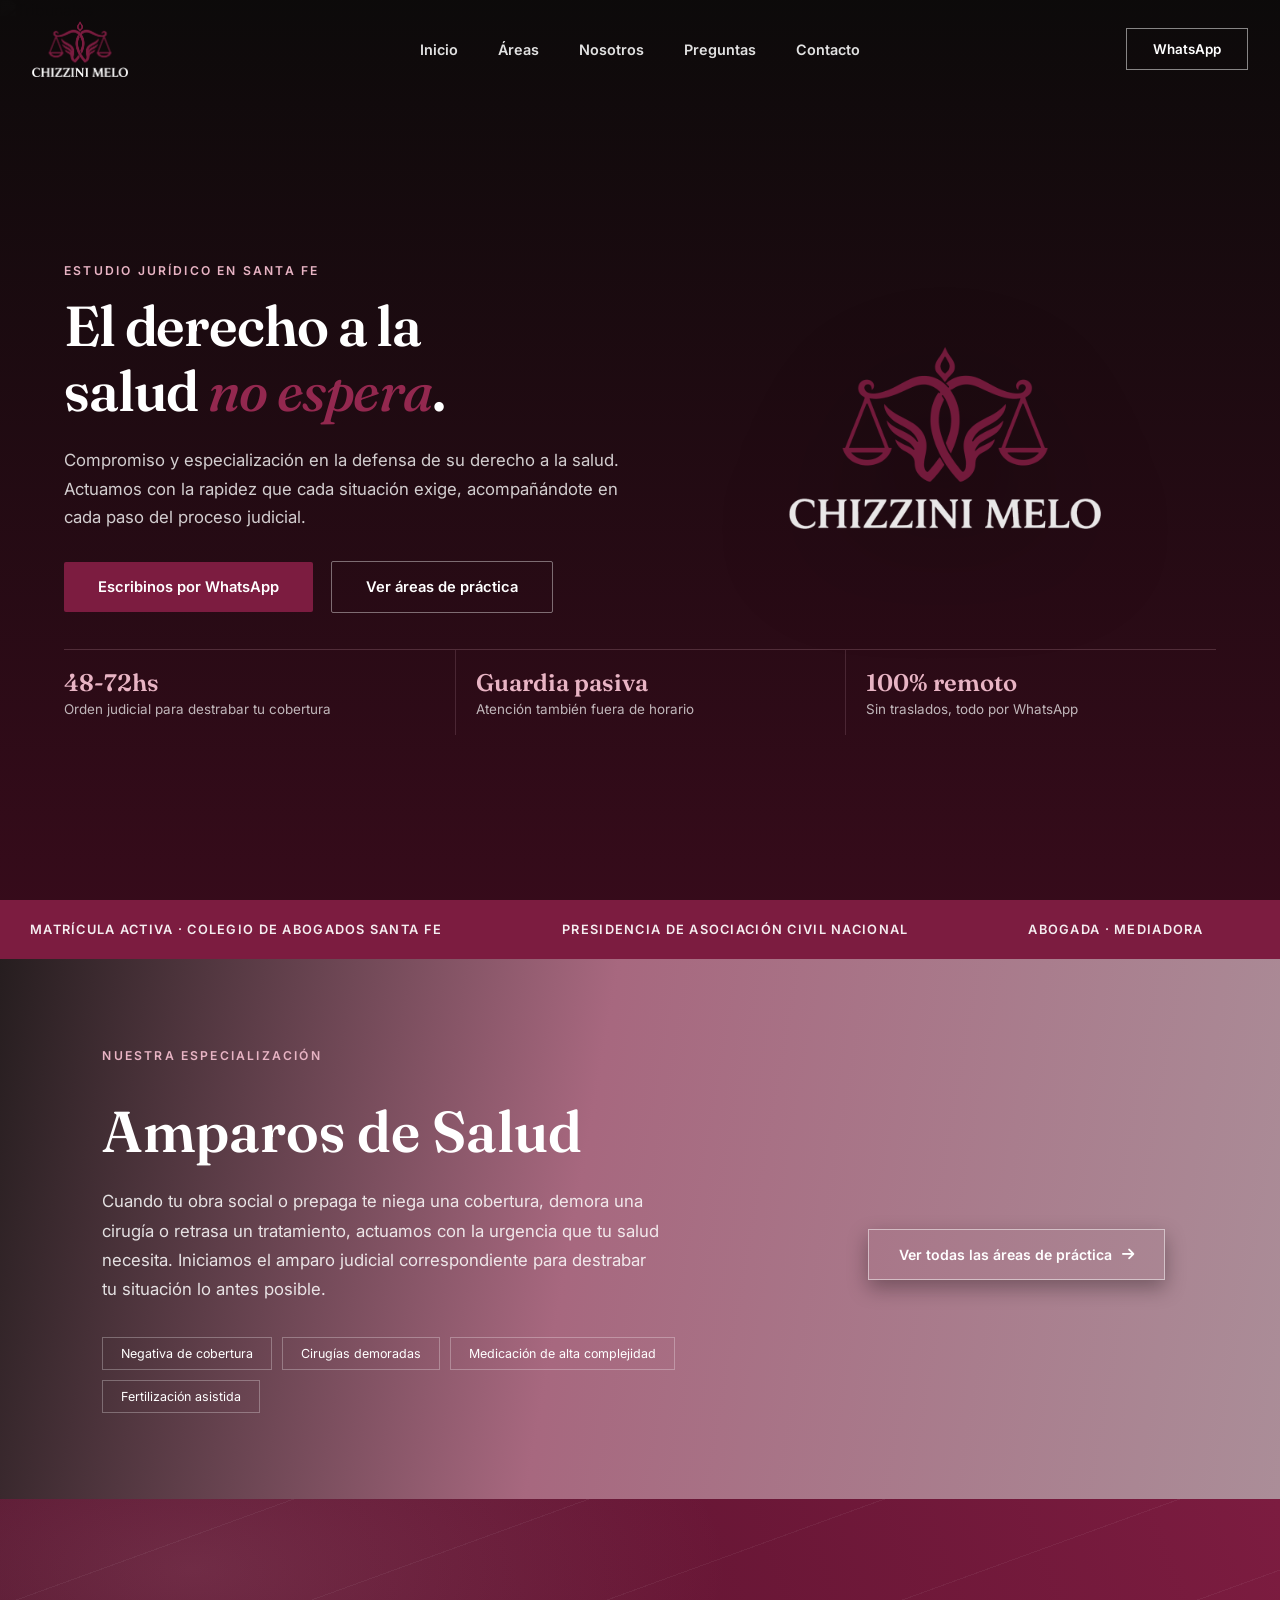
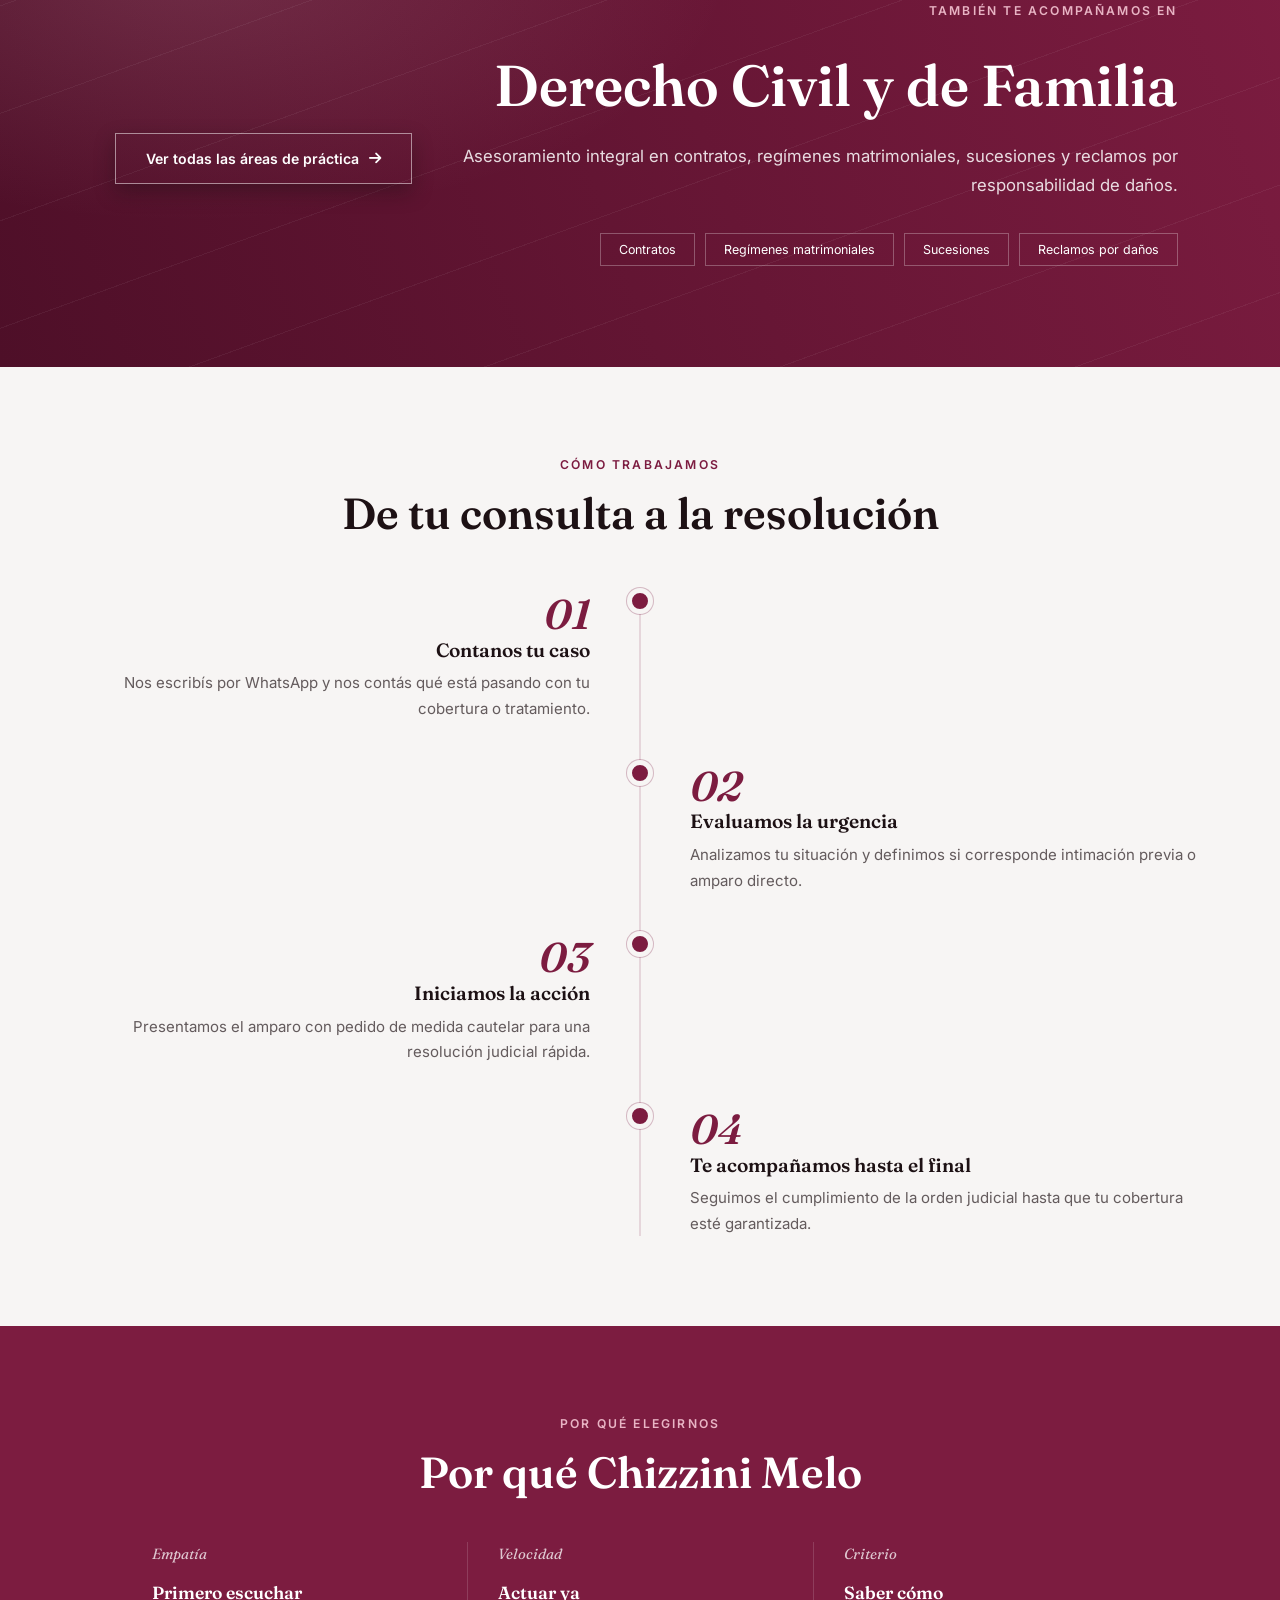
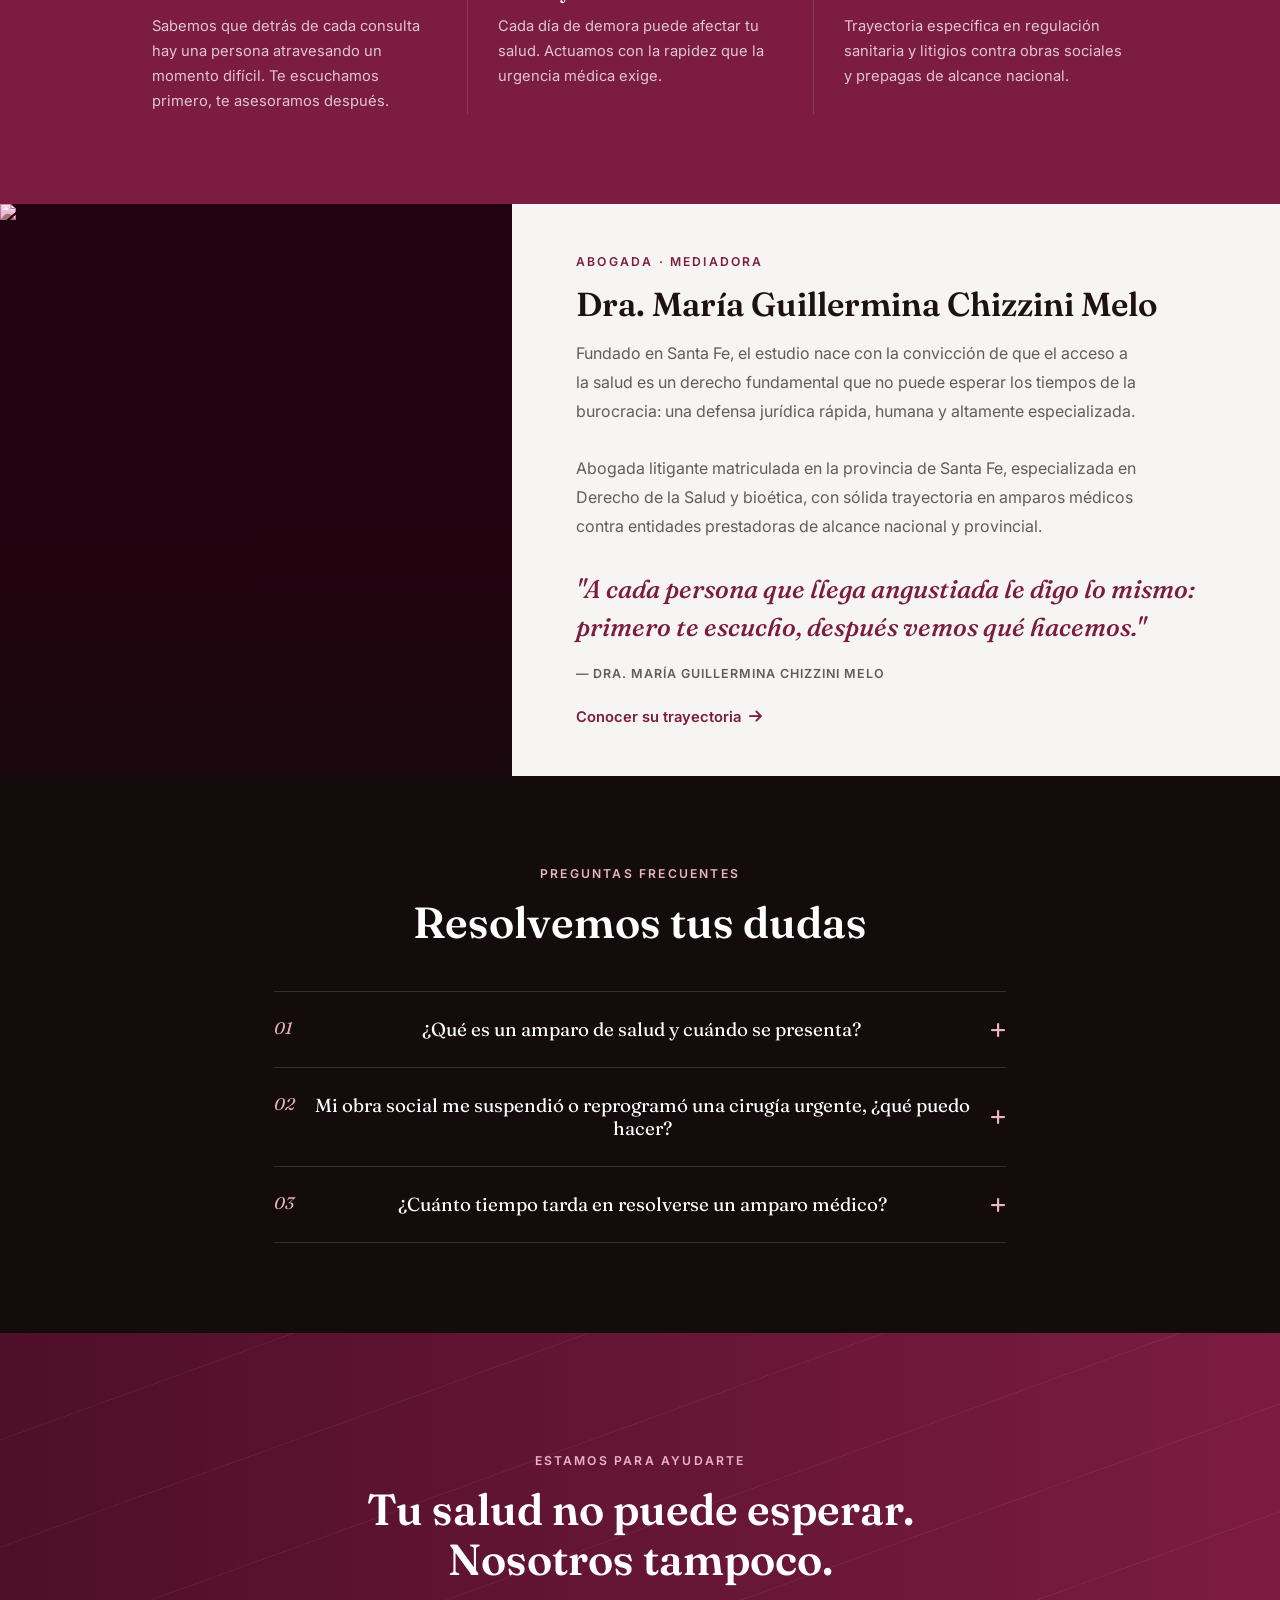
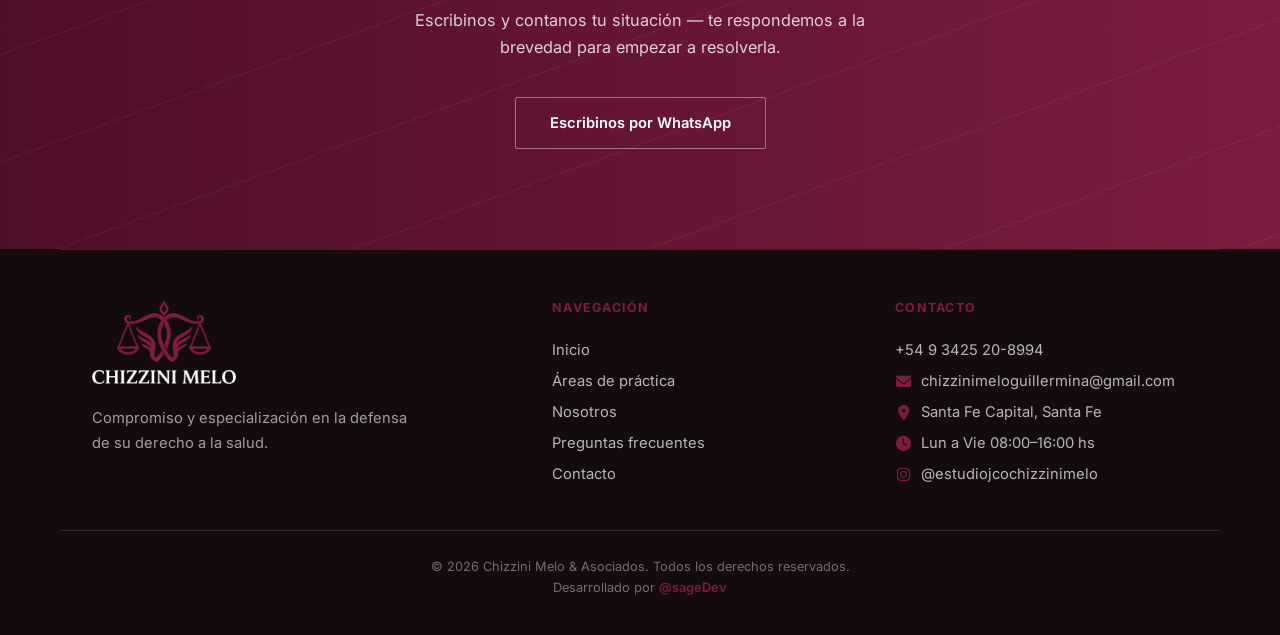
==== index.html @ 6514e934 "ajustes 2" ====
<!DOCTYPE html>
<html lang="es">
<head>
<meta charset="UTF-8" />
<meta name="viewport" content="width=device-width, initial-scale=1.0" />
<title>Chizzini Melo & Asociados — Derecho de la Salud en Santa Fe</title>
<meta name="description" content="Estudio Jurídico María Guillermina Chizzini Melo & Asociados. Amparos de salud, defensa urgente de tu cobertura médica en Santa Fe. Compromiso y especialización en la defensa de su derecho a la salud." />
<link rel="icon" type="image/png" href="favicon.png" />
<meta property="og:title" content="Chizzini Melo & Asociados — Derecho de la Salud" />
<meta property="og:description" content="Compromiso y especialización en la defensa de su derecho a la salud." />
<meta property="og:image" content="og.png" />
<link rel="preconnect" href="https://fonts.googleapis.com">
<link rel="preconnect" href="https://fonts.gstatic.com" crossorigin>
<link href="https://fonts.googleapis.com/css2?family=Fraunces:ital,wght@0,500;0,600;0,700;1,500;1,600&family=Inter:wght@400;500;600;700&display=swap" rel="stylesheet">
<link rel="stylesheet" href="https://cdnjs.cloudflare.com/ajax/libs/font-awesome/6.4.0/css/all.min.css">
<link rel="stylesheet" href="https://cdn.jsdelivr.net/npm/@tabler/icons-webfont@2.44.0/dist/tabler-icons.min.css">
<link rel="stylesheet" href="styles.css" />
</head>
<body>

<header id="siteHeader">
  <div class="h-inner">
    <a class="h-logo" href="index.html#top">
      <img src="logo-lockup.png" alt="Chizzini Melo & Asociados" class="logo-light" />
      <img src="logo-white-lockup.png" alt="Chizzini Melo & Asociados" class="logo-dark" />
      <img src="logo-lockup.png" alt="Chizzini Melo & Asociados" class="logo-mobile logo-mobile-light" />
      <img src="logo-white-lockup.png" alt="Chizzini Melo & Asociados" class="logo-mobile logo-mobile-dark" />
    </a>
    <nav class="desk">
      <a href="index.html#top">Inicio</a>
      <a href="areas.html">Áreas</a>
      <a href="nosotros.html">Nosotros</a>
      <a href="index.html#faq">Preguntas</a>
      <a href="contacto.html">Contacto</a>
    </nav>
    <a href="https://wa.me/5493425208994?text=Hola%2C%20quiero%20hacer%20una%20consulta" class="h-cta">WhatsApp</a>
  </div>
</header>

<div class="burger" id="burger">
  <span></span><span></span><span></span>
</div>
<div id="moverlay"></div>
<nav id="mnav">
  <img src="logo-white-lockup.png" alt="Chizzini Melo & Asociados" class="mnav-badge" />
  <div class="mnav-divider"></div>
  <a href="index.html#top">Inicio</a>
  <a href="areas.html">Áreas</a>
  <a href="nosotros.html">Nosotros</a>
  <a href="index.html#faq">Preguntas</a>
  <a href="contacto.html">Contacto</a>
  <a href="https://wa.me/5493425208994?text=Hola%2C%20quiero%20hacer%20una%20consulta" class="mnav-cta">WhatsApp</a>
</nav>

<!-- ═══ HERO — foto oscura + logo grande, layout izquierda/derecha ═══ -->
<section class="hero" id="top">
  <div class="hero-bg"><img src="https://images.pexels.com/photos/13839590/pexels-photo-13839590.jpeg?cs=srgb&fm=jpg" alt="Tribunales" /></div>
  <div class="hero-tint"></div>
  <div class="hero-inner">
    <div class="hero-grid">
      <div class="hero-text">
        <p class="eyebrow eyebrow-light reveal">Estudio Jurídico en Santa Fe</p>
        <h1 class="reveal">El derecho a la<br />salud <em>no espera</em>.</h1>
        <p class="hero-sub reveal">Compromiso y especialización en la defensa de su derecho a la salud. <span class="hero-sub-extra">Actuamos con la rapidez que cada situación exige, acompañándote en cada paso del proceso judicial.</span></p>
        <div class="hero-ctas reveal">
          <a href="https://wa.me/5493425208994?text=Hola%2C%20quiero%20hacer%20una%20consulta" class="btn btn-solid">Escribinos por WhatsApp</a>
          <a href="#salud" class="btn btn-ghost-light">Ver áreas de práctica</a>
        </div>
      </div>
      <div class="hero-mark reveal-right">
        <img src="logo-lockup.png" alt="Chizzini Melo & Asociados" />
      </div>
    </div>
    <div class="hero-ticker reveal">
      <div class="hero-ticker-item">
        <span class="hero-ticker-num">48-72hs</span>
        <span class="hero-ticker-label">Orden judicial para destrabar tu cobertura</span>
      </div>
      <div class="hero-ticker-item">
        <span class="hero-ticker-num">Guardia pasiva</span>
        <span class="hero-ticker-label">Atención también fuera de horario</span>
      </div>
      <div class="hero-ticker-item">
        <span class="hero-ticker-num">100% remoto</span>
        <span class="hero-ticker-label">Sin traslados, todo por WhatsApp</span>
      </div>
    </div>
  </div>
</section>

<!-- ═══ MARQUEE DE IDENTIDAD ═══ -->
<section class="id-marquee" style="padding-top:22px;padding-bottom:22px;">
  <div class="id-track" id="idTrack">
    <div class="id-item"><span>Matrícula activa · Colegio de Abogados Santa Fe</span></div>
    <div class="id-item"><i class="ti ti-scale"></i></div>
    <div class="id-item"><span>Presidencia de asociación civil nacional</span></div>
    <div class="id-item"><i class="ti ti-scale"></i></div>
    <div class="id-item"><span>Abogada · Mediadora</span></div>
    <div class="id-item"><i class="ti ti-scale"></i></div>
    <div class="id-item"><span>Matrícula activa · Colegio de Abogados Santa Fe</span></div>
    <div class="id-item"><i class="ti ti-scale"></i></div>
    <div class="id-item"><span>Presidencia de asociación civil nacional</span></div>
    <div class="id-item"><i class="ti ti-scale"></i></div>
    <div class="id-item"><span>Abogada · Mediadora</span></div>
    <div class="id-item"><i class="ti ti-scale"></i></div>
  </div>
</section>

<!-- ═══ AMPAROS DE SALUD — banner full-bleed ═══ -->
<section class="spec-banner" id="salud">
  <div class="spec-bg"></div>
  <div class="spec-tint"></div>
  <div class="spec-inner">
    <p class="eyebrow reveal">Nuestra especialización</p>
    <h2 class="reveal">Amparos de Salud</h2>
    <p class="reveal">Cuando tu obra social o prepaga te niega una cobertura, demora una cirugía o retrasa un tratamiento, actuamos con la urgencia que tu salud necesita. Iniciamos el amparo judicial correspondiente para destrabar tu situación lo antes posible.</p>
    <div class="spec-tags reveal">
      <span>Negativa de cobertura</span><span>Cirugías demoradas</span><span>Medicación de alta complejidad</span><span>Fertilización asistida</span>
    </div>
  </div>
  <a href="areas.html" class="spec-cta spec-cta--right reveal">Ver todas las áreas de práctica <i class="fa-solid fa-arrow-right"></i></a>
</section>

<!-- ═══ CIVIL Y FAMILIA — banner al mismo nivel, alineado a la derecha ═══ -->
<section class="spec-banner alt">
  <div class="spec-tint alt"></div>
  <i class="ti ti-scale spec-motif"></i>
  <div class="spec-inner">
    <p class="eyebrow reveal">También te acompañamos en</p>
    <h2 class="reveal">Derecho Civil y de Familia</h2>
    <p class="reveal">Asesoramiento integral en contratos, regímenes matrimoniales, sucesiones y reclamos por responsabilidad de daños.</p>
    <div class="spec-tags reveal">
      <span>Contratos</span><span>Regímenes matrimoniales</span><span>Sucesiones</span><span>Reclamos por daños</span>
    </div>
  </div>
  <a href="areas.html" class="spec-cta spec-cta--left reveal">Ver todas las áreas de práctica <i class="fa-solid fa-arrow-right"></i></a>
</section>

<!-- ═══ CÓMO TRABAJAMOS — timeline ═══ -->
<section class="timeline">
  <div class="sec-head">
    <p class="eyebrow reveal">Cómo trabajamos</p>
    <h2 class="reveal">De tu consulta a la resolución</h2>
  </div>
  <div class="timeline-list">
    <div class="timeline-row">
      <div class="timeline-content reveal-left">
        <span class="timeline-num">01</span>
        <h4>Contanos tu caso</h4>
        <p>Nos escribís por WhatsApp y nos contás qué está pasando con tu cobertura o tratamiento.</p>
      </div>
      <div class="timeline-content"></div>
      <div class="timeline-dot"></div>
    </div>
    <div class="timeline-row">
      <div class="timeline-content"></div>
      <div class="timeline-content reveal-right">
        <span class="timeline-num">02</span>
        <h4>Evaluamos la urgencia</h4>
        <p>Analizamos tu situación y definimos si corresponde intimación previa o amparo directo.</p>
      </div>
      <div class="timeline-dot"></div>
    </div>
    <div class="timeline-row">
      <div class="timeline-content reveal-left">
        <span class="timeline-num">03</span>
        <h4>Iniciamos la acción</h4>
        <p>Presentamos el amparo con pedido de medida cautelar para una resolución judicial rápida.</p>
      </div>
      <div class="timeline-content"></div>
      <div class="timeline-dot"></div>
    </div>
    <div class="timeline-row">
      <div class="timeline-content"></div>
      <div class="timeline-content reveal-right">
        <span class="timeline-num">04</span>
        <h4>Te acompañamos hasta el final</h4>
        <p>Seguimos el cumplimiento de la orden judicial hasta que tu cobertura esté garantizada.</p>
      </div>
      <div class="timeline-dot"></div>
    </div>
  </div>
</section>

<!-- ═══ POR QUÉ CHIZZINI MELO ═══ -->
<section class="why-row">
  <div class="sec-head">
    <p class="eyebrow reveal">Por qué elegirnos</p>
    <h2 class="reveal">Por qué Chizzini Melo</h2>
  </div>
  <div class="why-cols">
    <div class="why-col reveal">
      <p class="why-big">Empatía</p>
      <h4>Primero escuchar</h4>
      <p>Sabemos que detrás de cada consulta hay una persona atravesando un momento difícil. Te escuchamos primero, te asesoramos después.</p>
    </div>
    <div class="why-col reveal">
      <p class="why-big">Velocidad</p>
      <h4>Actuar ya</h4>
      <p>Cada día de demora puede afectar tu salud. Actuamos con la rapidez que la urgencia médica exige.</p>
    </div>
    <div class="why-col reveal">
      <p class="why-big">Criterio</p>
      <h4>Saber cómo</h4>
      <p>Trayectoria específica en regulación sanitaria y litigios contra obras sociales y prepagas de alcance nacional.</p>
    </div>
  </div>
</section>

<!-- ═══ SOBRE LA DRA. + cita integrada ═══ -->
<section class="about-teaser">
  <div class="about-teaser-grid">
    <div class="about-teaser-photo reveal-left">
      <img src="https://images.pexels.com/photos/4872054/pexels-photo-4872054.jpeg?cs=srgb&fm=jpg" alt="Dra. María Guillermina Chizzini Melo" />
    </div>
    <div class="about-teaser-content reveal-right">
      <p class="eyebrow">Abogada · Mediadora</p>
      <h2>Dra. María Guillermina Chizzini Melo</h2>
      <p class="bio">Fundado en Santa Fe, el estudio nace con la convicción de que el acceso a la salud es un derecho fundamental que no puede esperar los tiempos de la burocracia: una defensa jurídica rápida, humana y altamente especializada.</p>
      <p class="bio">Abogada litigante matriculada en la provincia de Santa Fe, especializada en Derecho de la Salud y bioética, con sólida trayectoria en amparos médicos contra entidades prestadoras de alcance nacional y provincial.</p>
      <p class="about-quote">"A cada persona que llega angustiada le digo lo mismo: primero te escucho, después vemos qué hacemos."</p>
      <p class="about-quote-author">— Dra. María Guillermina Chizzini Melo</p>
      <a href="nosotros.html" class="link-arrow">Conocer su trayectoria <i class="fa-solid fa-arrow-right"></i></a>
    </div>
  </div>
</section>

<!-- ═══ FAQ ═══ -->
<section class="faq" id="faq">
  <div class="sec-head">
    <p class="eyebrow reveal">Preguntas frecuentes</p>
    <h2 class="reveal">Resolvemos tus dudas</h2>
  </div>
  <div class="faq-list">
    <div class="faq-item reveal">
      <span class="faq-index">01</span>
      <div class="faq-body">
        <button class="faq-q" onclick="toggleFaq(this)">
          <span>¿Qué es un amparo de salud y cuándo se presenta?</span>
          <span class="faq-icon"><i class="fa-solid fa-plus"></i></span>
        </button>
        <div class="faq-a">
          <p>Es una acción judicial rápida que se interpone cuando una obra social, prepaga o el Estado niega, dilata o recorta una cobertura médica, medicamento, prótesis o cirugía, poniendo en riesgo tu salud.</p>
        </div>
      </div>
    </div>
    <div class="faq-item reveal">
      <span class="faq-index">02</span>
      <div class="faq-body">
        <button class="faq-q" onclick="toggleFaq(this)">
          <span>Mi obra social me suspendió o reprogramó una cirugía urgente, ¿qué puedo hacer?</span>
          <span class="faq-icon"><i class="fa-solid fa-plus"></i></span>
        </button>
        <div class="faq-a">
          <p>Lo primero es intimar de inmediato, con una carta documento o nota formal. Si la negativa persiste, iniciamos la vía judicial del amparo con un pedido de medida cautelar para que el juez ordene la realización de la cirugía de forma inmediata.</p>
        </div>
      </div>
    </div>
    <div class="faq-item reveal">
      <span class="faq-index">03</span>
      <div class="faq-body">
        <button class="faq-q" onclick="toggleFaq(this)">
          <span>¿Cuánto tiempo tarda en resolverse un amparo médico?</span>
          <span class="faq-icon"><i class="fa-solid fa-plus"></i></span>
        </button>
        <div class="faq-a">
          <p>El proceso completo puede llevar unos meses, pero a través de la medida cautelar el juez suele emitir una orden de cumplimiento obligatorio en un plazo breve — habitualmente entre 48 horas y pocos días desde que presentamos la demanda.</p>
        </div>
      </div>
    </div>
  </div>
</section>

<!-- ═══ CTA + FOOTER combinados ═══ -->
<div class="close-block">
  <div class="close-cta">
    <p class="eyebrow reveal">Estamos para ayudarte</p>
    <h2>Tu salud no puede esperar. Nosotros tampoco.</h2>
    <p class="close-cta-sub reveal">Escribinos y contanos tu situación — te respondemos a la brevedad para empezar a resolverla.</p>
    <div class="close-cta-actions">
      <a href="https://wa.me/5493425208994?text=Hola%2C%20quiero%20hacer%20una%20consulta" class="btn btn-ghost-light">Escribinos por WhatsApp</a>
    </div>
  </div>
  <footer class="footer">
    <div class="footer-top">
      <div class="footer-brand">
        <img src="logo-lockup.png" alt="Chizzini Melo & Asociados" />
        <p class="footer-tagline">Compromiso y especialización en la defensa de su derecho a la salud.</p>
      </div>
      <div class="footer-col">
        <h5>Navegación</h5>
        <a href="index.html#top">Inicio</a>
        <a href="areas.html">Áreas de práctica</a>
        <a href="nosotros.html">Nosotros</a>
        <a href="index.html#faq">Preguntas frecuentes</a>
        <a href="contacto.html">Contacto</a>
      </div>
      <div class="footer-col">
        <h5>Contacto</h5>
        <a href="https://wa.me/5493425208994?text=Hola%2C%20quiero%20hacer%20una%20consulta">+54 9 3425 20-8994</a>
        <a href="mailto:chizzinimeloguillermina@gmail.com"><i class="fa-solid fa-envelope"></i> chizzinimeloguillermina@gmail.com</a>
        <p><i class="fa-solid fa-location-dot"></i> Santa Fe Capital, Santa Fe</p>
        <p><i class="fa-solid fa-clock"></i> Lun a Vie 08:00–16:00 hs</p>
        <a href="https://www.instagram.com/estudiojcochizzinimelo/" target="_blank"><i class="fa-brands fa-instagram"></i> @estudiojcochizzinimelo</a>
      </div>
    </div>
    <div class="footer-bottom">
      <span>© 2026 Chizzini Melo & Asociados. Todos los derechos reservados.</span>
      <span class="footer-credit">Desarrollado por <a href="https://instagram.com/sagedev" target="_blank">@sageDev</a></span>
    </div>
  </footer>
</div>

<a href="https://wa.me/5493425208994?text=Hola%2C%20quiero%20hacer%20una%20consulta" class="wap-float" aria-label="WhatsApp"><i class="fa-brands fa-whatsapp"></i></a>
<button class="top-float" id="topFloat" aria-label="Volver arriba"><i class="fa-solid fa-chevron-up"></i></button>

<script src="main.js"></script>
</body>
</html>
---- styles.css ----
/* ═══ RESET & BASE ═══ */
* { margin: 0; padding: 0; box-sizing: border-box; }
html { color-scheme: only light; scroll-behavior: smooth; overflow-x: hidden; max-width: 100%; }

:root {
  --vino: #7C1C40;
  --vino-dark: #4E0F28;
  --vino-mid: #93284F;
  --rose: #E8B4C4;
  --blush: #F7F5F4;
  --ink: #1D1114;
  --ink-soft: rgba(29, 17, 20, .68);
  --panel: #140B0D;
  --panel-soft: rgba(255,255,255, .68);
  --line: rgba(29, 17, 20, .12);
  --line-strong: rgba(124, 28, 64, .28);
}

body { font-family: 'Inter', sans-serif; color: var(--ink); background: var(--blush); overflow-x: hidden; position: relative; }

h1, h2, h3, h4 { font-family: 'Fraunces', serif; font-weight: 600; line-height: 1.15; color: var(--ink); }
a { text-decoration: none; color: inherit; }
ul { list-style: none; }
img { max-width: 100%; display: block; }
button { font-family: inherit; cursor: pointer; }
section { position: relative; z-index: 1; padding: 90px 0; }

.eyebrow { font-family: 'Inter', sans-serif; text-transform: uppercase; letter-spacing: .18em; font-size: .76rem; font-weight: 600; color: var(--vino); margin-bottom: 1rem; }
.eyebrow-light { color: var(--rose); }

.sec-head { max-width: 680px; margin: 0 auto 44px; text-align: center; padding: 0 24px; }
.sec-head h2 { font-size: clamp(2rem, 3.4vw, 2.8rem); }

.btn { display: inline-flex; align-items: center; justify-content: center; gap: 10px; font-family: 'Inter', sans-serif; font-weight: 600; font-size: .92rem; padding: 16px 34px; border-radius: 2px; cursor: pointer; transition: all .25s ease; }
.btn-solid { background: var(--vino); color: #fff; }
.btn-solid:hover { background: var(--vino-dark); }
.btn-ghost-light { background: transparent; border: 1.5px solid rgba(255,255,255,.4); color: #fff; }
.btn-ghost-light:hover { border-color: #fff; background: rgba(255,255,255,.08); }

.reveal { opacity: 0; transform: translateY(26px); transition: opacity .7s ease, transform .7s cubic-bezier(.2,.7,.2,1); }
.reveal.in { opacity: 1; transform: none; }
.reveal-left { opacity: 0; transform: translateX(-34px); transition: opacity .7s ease, transform .7s cubic-bezier(.2,.7,.2,1); }
.reveal-left.in { opacity: 1; transform: none; }
.reveal-right { opacity: 0; transform: translateX(34px); transition: opacity .7s ease, transform .7s cubic-bezier(.2,.7,.2,1); }
.reveal-right.in { opacity: 1; transform: none; }

/* ═══ BURGER / MOBILE MENU ═══ */
.burger { display: none; position: fixed; top: 52px; right: 24px; transform: translateY(-50%); width: 22px; height: 15px; cursor: pointer; z-index: 300; flex-direction: column; justify-content: space-between; }
.burger span { display: block; width: 100%; height: 2px; background: #fff; transition: all .3s ease; }
.burger.open span { background: #fff; }
.burger.open span:nth-child(1) { transform: translateY(6.5px) rotate(45deg); }
.burger.open span:nth-child(2) { opacity: 0; }
.burger.open span:nth-child(3) { transform: translateY(-6.5px) rotate(-45deg); }

#mnav {
  position: fixed; top: 0; right: 0; width: 80%; max-width: 300px; height: 100vh;
  background: linear-gradient(180deg, var(--vino-dark) 0%, var(--vino) 65%);
  z-index: 260; padding: 100px 32px 40px; display: flex; flex-direction: column; align-items: center; justify-content: center; gap: 26px;
  transform: translateX(100%); transition: transform .4s cubic-bezier(.2,.8,.2,1);
}
#mnav.open { transform: translateX(0); }
.mnav-badge { height: 80px; width: auto; margin-bottom: 16px; }
#mnav a { font-family: 'Fraunces', serif; font-size: 1.3rem; color: #fff; }
#mnav a.mnav-cta { margin-top: 10px; background: #fff; color: var(--vino); padding: 12px 28px; font-family: 'Inter'; font-size: 1.3rem; font-weight: 600; }
.mnav-divider { width: 40px; height: 1px; background: rgba(255,255,255,.25); margin-bottom: 6px; }
#moverlay { position: fixed; inset: 0; background: rgba(20,11,13,.5); z-index: 250; opacity: 0; pointer-events: none; transition: opacity .3s ease; }
#moverlay.open { opacity: 1; pointer-events: auto; }

/* ═══ HEADER ═══ */
header { position: fixed; top: 0; left: 0; right: 0; z-index: 200; background: transparent; border-bottom: 1px solid transparent; transition: background .3s ease, border-color .3s ease, box-shadow .3s ease; }
header.scrolled {
  background: linear-gradient(180deg, var(--vino-dark) 0%, var(--vino) 65%);
  border-bottom-color: rgba(255,255,255,.1);
  box-shadow: 0 6px 20px rgba(20,11,13,.35);
}
.h-inner { max-width: 1280px; margin: 0 auto; padding: 0 32px; height: 98px; display: grid; grid-template-columns: 1fr auto 1fr; align-items: center; }
.h-logo { justify-self: start; position: relative; display: block; height: 56px; width: 96px; }
.h-logo img { position: absolute; top: 0; left: 0; height: 56px; width: auto; transition: opacity .3s ease; }
.h-logo .logo-light { opacity: 1; }
.h-logo .logo-dark { opacity: 0; }
.h-logo .logo-mobile { display: none; }
header.scrolled .h-logo .logo-light { opacity: 0; }
header.scrolled .h-logo .logo-dark { opacity: 1; }
nav.desk { display: flex; align-items: center; justify-content: center; gap: 40px; }
nav.desk a { font-family: 'Inter'; font-size: .9rem; font-weight: 600; color: rgba(255,255,255,.88); position: relative; transition: color .3s ease; }
nav.desk a:hover { color: #fff; }
nav.desk a::after { content: ''; position: absolute; left: 0; bottom: -6px; width: 0; height: 1px; background: var(--rose); transition: width .3s ease; }
nav.desk a:hover::after { width: 100%; }
.h-cta { justify-self: end; background: transparent; border: 1.5px solid rgba(255,255,255,.5); color: #fff; padding: 12px 26px; font-family: 'Inter'; font-size: .84rem; font-weight: 600; transition: all .3s ease; }
.h-cta:hover { border-color: #fff; background: rgba(255,255,255,.1); }
header.scrolled .h-cta:hover { background: rgba(255,255,255,.12); }

/* ═══ HERO — foto oscura + logo grande, layout izquierda/derecha ═══ */
.hero {
  position: relative; overflow: hidden; height: 100vh; height: 100svh;
  display: flex; flex-direction: column; justify-content: center;
  padding: 98px 0 0; background: var(--panel);
}
.hero-bg { position: absolute; inset: 0; z-index: 0; }
.hero-bg img {
  width: 100%; height: 100%; object-fit: cover; object-position: center 35%;
  filter: grayscale(1) contrast(1.2) brightness(.26);
}
.hero-tint {
  position: absolute; inset: 0; z-index: 1;
  background:
    linear-gradient(180deg, rgba(12,10,10,.97) 0%, rgba(55,11,27,.97) 100%);
}
.hero-inner { position: relative; z-index: 2; max-width: 1320px; margin: 0 auto; padding: 0 clamp(24px, 5vw, 70px); width: 100%; }
.hero-grid { display: grid; grid-template-columns: 1.8fr .7fr; align-items: center; gap: 40px; }
.hero-inner .eyebrow { color: var(--rose); }
.hero-inner h1 {
  font-size: clamp(2.2rem, 4.4vw, 3.8rem); color: #fff; letter-spacing: -.02em; line-height: 1.15;
  margin-bottom: 1.4rem;
}
.hero-inner h1 em { font-style: italic; color: var(--vino-mid); font-weight: 500; }
.hero-sub { font-size: 1.05rem; color: rgba(255,255,255,.8); line-height: 1.7; max-width: 560px; margin-bottom: 1.8rem; }
.hero-ctas { display: flex; align-items: center; gap: 18px; flex-wrap: wrap; }
.hero-mark { display: flex; align-items: center; justify-content: flex-start; width: 100%; padding: 0; overflow: visible; }
.hero-mark img {
  width: clamp(423px, 39vw, 607px); max-width: 100%; opacity: .9;
  margin-left: clamp(-140px, -9vw, -70px);
  filter: drop-shadow(0 25px 60px rgba(0,0,0,.55));
}

.hero-ticker {
  position: relative; z-index: 2; margin-top: clamp(28px, 4vh, 46px);
  border-top: 1px solid rgba(232,180,196,.2);
  display: grid; grid-template-columns: repeat(3, 1fr); gap: 20px;
}
.hero-ticker-item {
  display: flex; flex-direction: column; gap: 4px; padding: 18px 20px 18px 0;
  border-left: 1px solid rgba(232,180,196,.16); padding-left: 20px;
}
.hero-ticker-item:first-child { border-left: none; padding-left: 0; }
.hero-ticker-num { font-family: 'Fraunces', serif; font-weight: 600; font-size: 1.5rem; color: var(--rose); }
.hero-ticker-label { font-family: 'Inter'; font-size: .84rem; color: rgba(255,255,255,.7); }

/* ═══ MARQUEE DE IDENTIDAD ═══ */
.id-marquee { background: var(--vino); padding: 22px 0; overflow: hidden; }
.id-track { display: flex; width: max-content; animation: idScroll 34s linear infinite; }
.id-item { display: flex; align-items: center; gap: 16px; padding: 0 30px; white-space: nowrap; }
.id-item span { font-family: 'Inter'; font-size: .8rem; font-weight: 600; letter-spacing: .1em; text-transform: uppercase; color: rgba(255,255,255,.92); }
.id-item i { color: var(--rose); font-size: .8rem; }
@keyframes idScroll { from { transform: translateX(0); } to { transform: translateX(-50%); } }

/* ═══ AMPAROS DE SALUD — banner full-bleed ═══ */
.spec-banner { position: relative; overflow: hidden; color: #fff; min-height: 60vh; display: flex; align-items: center; padding: 0; }
.spec-bg { position: absolute; inset: 0; z-index: 0; background-image: url('https://images.pexels.com/photos/20519877/pexels-photo-20519877.jpeg?cs=srgb&fm=jpg'); background-size: cover; background-position: center 42%; filter: grayscale(1) contrast(1.1) brightness(.6); }
.spec-tint { position: absolute; inset: 0; z-index: 0; background: linear-gradient(100deg, rgba(20,11,13,.92) 0%, rgba(124,28,64,.65) 45%, rgba(78,15,40,.45) 100%); }
.spec-inner { position: relative; z-index: 1; max-width: 720px; margin: 0 clamp(24px, 8vw, 130px); }
.spec-inner .eyebrow { color: var(--rose); font-size: .76rem; max-width: none; }
.spec-inner h2 { color: #fff; font-size: clamp(2.4rem, 4.6vw, 3.6rem); margin-bottom: 1.4rem; }
.spec-inner p { color: rgba(255,255,255,.85); line-height: 1.75; font-size: 1.05rem; margin-bottom: 2rem; max-width: 560px; }
.spec-tags { display: flex; flex-wrap: wrap; gap: 10px; }
.spec-tags span { border: 1px solid rgba(255,255,255,.28); color: #fff; font-size: .78rem; padding: 8px 18px; }

/* ═══ CIVIL Y FAMILIA — banner alterno, alineado a la derecha ═══ */
.spec-banner.alt {
  background:
    repeating-linear-gradient(160deg, transparent 0px, transparent 100px, rgba(255,255,255,.05) 100px, rgba(255,255,255,.05) 101px),
    radial-gradient(ellipse 70% 90% at 15% 15%, rgba(232,180,196,.16) 0%, transparent 60%),
    linear-gradient(250deg, var(--vino) 0%, var(--vino-dark) 100%);
  justify-content: flex-end; min-height: 52vh;
}
.spec-tint.alt { background: none; }
.spec-motif {
  position: absolute; z-index: 0; top: 50%; left: clamp(20px, 6vw, 90px); transform: translateY(-50%);
  font-size: min(22vw, 220px); color: rgba(255,255,255,.06); pointer-events: none;
}
.spec-banner.alt .spec-inner { margin-left: auto; max-width: 820px; text-align: right; }
.spec-banner.alt .spec-tags { justify-content: flex-end; }
.spec-banner.alt .spec-inner p { margin-left: auto; max-width: none; }

/* ═══ CTA PROPIO DE CADA ÁREA — ocupa el espacio libre del lado opuesto al contenido ═══ */
.spec-cta {
  position: absolute; z-index: 2; top: 50%; transform: translateY(-50%);
  display: inline-flex; align-items: center; gap: 10px; white-space: nowrap;
  background: transparent;
  font-family: 'Inter', sans-serif; font-weight: 600; font-size: .88rem; color: #fff;
  border: 1.5px solid rgba(255,255,255,.5); padding: 16px 30px; box-shadow: 0 8px 20px rgba(20,11,13,.35);
  transition: all .25s ease;
}
.spec-cta:hover { background: rgba(255,255,255,.1); border-color: #fff; color: #fff; }
.spec-cta--right { right: clamp(40px, 9vw, 130px); }
.spec-cta--left { left: clamp(40px, 9vw, 130px); }

/* ═══ CÓMO TRABAJAMOS — timeline vertical ═══ */
.timeline { background: var(--blush); }
.timeline .sec-head { margin-bottom: 56px; }
.timeline-list { max-width: 1180px; margin: 0 auto; padding: 0 32px; position: relative; }
.timeline-list::before { content: ''; position: absolute; top: 0; bottom: 0; left: 50%; width: 1px; background: var(--line-strong); transform: translateX(-50%); }
.timeline-row { position: relative; display: grid; grid-template-columns: 1fr 1fr; gap: 100px; margin-bottom: 44px; }
.timeline-row:last-child { margin-bottom: 0; }
.timeline-dot { position: absolute; top: -6px; left: 50%; width: 26px; height: 26px; border-radius: 50%; background: var(--vino); border: 5px solid var(--blush); box-shadow: 0 0 0 1px var(--line-strong); transform: translateX(-50%); z-index: 1; }
.timeline-content { }
.timeline-row:nth-child(odd) .timeline-content:first-child { text-align: right; }
.timeline-row:nth-child(odd) .timeline-content:last-child { visibility: hidden; }
.timeline-row:nth-child(even) .timeline-content:first-child { visibility: hidden; }
.timeline-row:nth-child(even) .timeline-content:last-child { text-align: left; }
.timeline-num { font-family: 'Fraunces', serif; font-style: italic; font-weight: 600; font-size: 2.6rem; color: var(--vino); margin-bottom: .2rem; display: block; line-height: 1; }
.timeline-content h4 { font-size: 1.2rem; margin-bottom: .6rem; }
.timeline-content p { color: var(--ink-soft); line-height: 1.7; font-size: .94rem; }

/* ═══ POR QUÉ CHIZZINI MELO — fila de palabras grandes ═══ */
.why-row { background: var(--vino); }
.why-row .eyebrow { color: var(--rose); }
.why-row .sec-head h2 { color: #fff; }
.why-cols { max-width: 1100px; margin: 0 auto; padding: 0 32px; display: grid; grid-template-columns: repeat(3, 1fr); }
.why-col { padding: 0 30px; border-left: 1px solid rgba(255,255,255,.15); }
.why-col:first-child { border-left: none; }
.why-big { font-family: 'Fraunces', serif; font-style: italic; font-size: clamp(2.4rem, 4vw, 3.4rem); color: var(--rose); line-height: 1; margin-bottom: 1rem; }
.why-col h4 { color: #fff; font-size: 1.1rem; margin-bottom: .7rem; }
.why-col p { color: rgba(255,255,255,.75); line-height: 1.7; font-size: .92rem; }

/* ═══ SOBRE LA DRA. + cita integrada ═══ */
.about-teaser { background: var(--blush); padding: 0; }
.about-teaser-grid { display: grid; grid-template-columns: .8fr 1.2fr; align-items: stretch; }
.about-teaser-photo { position: relative; overflow: hidden; height: 100%; min-height: 380px; background: var(--panel); }
.about-teaser-photo img { width: 100%; height: 100%; object-fit: cover; object-position: center 15%; filter: contrast(1.05) brightness(.95); }
.about-teaser-photo::before { content: ''; position: absolute; inset: 0; z-index: 1; background: var(--vino); mix-blend-mode: color; opacity: .7; }
.about-teaser-photo::after { content: ''; position: absolute; inset: 0; z-index: 1; background: linear-gradient(0deg, rgba(20,11,13,.55), rgba(124,28,64,0) 45%); }
.about-teaser-content { padding: 50px clamp(32px, 5vw, 80px); }
.about-teaser-content h2 { font-size: clamp(1.7rem, 2.6vw, 2.3rem); margin-bottom: 1rem; }
.about-quote { font-family: 'Fraunces', serif; font-style: italic; font-weight: 500; font-size: clamp(1.3rem, 2vw, 1.6rem); color: var(--vino); line-height: 1.5; margin: 1.2rem 0; }
.about-quote-author { font-family: 'Inter'; font-size: .78rem; font-weight: 600; text-transform: uppercase; letter-spacing: .08em; color: var(--ink-soft); margin-bottom: 1.6rem; }
.about-teaser-content p.bio { color: var(--ink-soft); line-height: 1.8; margin-bottom: 1.8rem; max-width: 560px; }
.link-arrow { font-family: 'Inter'; font-weight: 600; font-size: .92rem; color: var(--vino); display: inline-flex; align-items: center; gap: 8px; transition: gap .25s ease; }
.link-arrow:hover { gap: 14px; }

/* ═══ FAQ ═══ */
.faq { background: var(--panel); }
.faq .eyebrow { color: var(--rose); }
.faq .sec-head h2 { color: #fff; }
.faq-list { max-width: 780px; margin: 0 auto; padding: 0 24px; }
.faq-item { border-bottom: 1px solid rgba(255,255,255,.14); display: grid; grid-template-columns: auto 1fr; gap: 20px; }
.faq-item:first-child { border-top: 1px solid rgba(255,255,255,.14); }
.faq-index { font-family: 'Fraunces', serif; font-style: italic; color: var(--rose); font-size: 1.05rem; padding-top: 26px; }
.faq-body { min-width: 0; }
.faq-q { width: 100%; background: none; border: none; padding: 26px 0; display: flex; align-items: center; justify-content: space-between; gap: 20px; }
.faq-q span:first-child { flex: 1; text-align: center; font-family: 'Fraunces', serif; font-size: 1.18rem; color: #fff; }
.faq-icon { flex: 0 0 auto; color: var(--rose); font-size: 1.1rem; display: flex; transition: transform .3s ease; }
.faq-item.open .faq-icon { transform: rotate(45deg); }
.faq-a { max-height: 0; overflow: hidden; transition: max-height .35s ease; }
.faq-a p { text-align: center; color: rgba(255,255,255,.75); line-height: 1.75; font-size: .96rem; max-width: 580px; margin: 0 auto; padding-bottom: 26px; }

/* ═══ CTA + FOOTER combinados ═══ */
.close-block { background: var(--panel); color: var(--blush); }
.close-cta {
  position: relative; overflow: hidden;
  background-color: var(--vino);
  background-image:
    repeating-linear-gradient(160deg, transparent 0px, transparent 100px, rgba(255,255,255,.05) 100px, rgba(255,255,255,.05) 101px),
    linear-gradient(270deg, var(--vino) 0%, var(--vino-dark) 100%);
  padding: 120px 32px 100px; text-align: center;
}
.close-cta .eyebrow { color: var(--rose); }
.close-cta h2 { color: #fff; font-size: clamp(1.9rem, 3.4vw, 2.8rem); max-width: 640px; margin: 0 auto 1.4rem; }
.close-cta-sub { color: rgba(255,255,255,.8); font-size: 1.02rem; line-height: 1.7; max-width: 480px; margin: 0 auto 2.2rem; }
.close-cta-actions { display: flex; align-items: center; justify-content: center; gap: 22px; flex-wrap: wrap; }
.close-phone { display: flex; align-items: center; gap: 10px; color: #fff; font-family: 'Inter'; font-weight: 600; font-size: 1rem; }
.close-phone i { color: var(--rose); }

.footer-top { max-width: 1160px; margin: 0 auto; padding: 50px 32px 40px; display: grid; grid-template-columns: 1.4fr 1fr 1fr; gap: 50px; border-top: 1px solid rgba(255,255,255,.12); }
.footer-brand img { height: 84px; margin-bottom: 22px; }
.footer-tagline { color: rgba(255,255,255,.6); line-height: 1.7; font-size: .92rem; max-width: 320px; }
.footer-col h5 { font-family: 'Inter'; text-transform: uppercase; letter-spacing: .1em; font-size: .78rem; color: var(--vino); margin-bottom: 20px; }
.footer-col a, .footer-col p { display: flex; align-items: center; gap: 10px; color: rgba(255,255,255,.7); font-size: .92rem; line-height: 2.1; transition: color .25s ease; }
.footer-col a:hover { color: #fff; }
.footer-col i { color: var(--vino); font-size: .95rem; width: 16px; text-align: center; flex: 0 0 auto; }
.footer-bottom { max-width: 1160px; margin: 0 auto; padding: 28px 32px 40px; display: flex; flex-direction: column; align-items: center; gap: 6px; text-align: center; border-top: 1px solid rgba(255,255,255,.12); }
.footer-bottom span { color: rgba(255,255,255,.4); font-size: .8rem; }
.footer-credit a { color: var(--vino); font-weight: 600; transition: color .25s ease; }
.footer-credit a:hover { color: #fff; }

/* ═══ FLOATS ═══ */
.wap-float {
  position: fixed; bottom: 24px; right: 24px; width: 56px; height: 56px; border-radius: 50%;
  background: linear-gradient(180deg, var(--vino-dark) 0%, var(--vino) 65%); border: 1.5px solid rgba(255,255,255,.4); display: flex; align-items: center; justify-content: center;
  box-shadow: 0 6px 20px rgba(20,11,13,.3); z-index: 150;
  opacity: 0; pointer-events: none; transform: scale(.8); transition: all .3s ease;
}
.wap-float.show { opacity: 1; pointer-events: auto; transform: scale(1); }
.wap-float:hover { background: var(--vino-dark); border-color: #fff; }
.wap-float i { color: #fff; font-size: 26px; }
.top-float {
  position: fixed; bottom: 92px; right: 24px; width: 56px; height: 56px; border-radius: 50%;
  background: linear-gradient(180deg, var(--vino-dark) 0%, var(--vino) 65%); border: 1.5px solid rgba(255,255,255,.4); color: #fff; font-size: 1.1rem;
  display: flex; align-items: center; justify-content: center; cursor: pointer; z-index: 150;
  box-shadow: 0 6px 20px rgba(20,11,13,.3);
  opacity: 0; pointer-events: none; transform: scale(.8); transition: all .3s ease;
}
.top-float.show { opacity: 1; pointer-events: auto; transform: scale(1); }
.top-float:hover { background: var(--vino-dark); border-color: #fff; }
.top-float:hover { background: var(--vino-dark); }

/* ═══════════════════ RESPONSIVE ═══════════════════ */
@media (max-width: 1024px) {
  .spec-banner { flex-direction: column; justify-content: center !important; }
  .spec-cta { position: static; transform: none; margin: 28px auto 50px; }
  .hero-inner h1 { max-width: 100%; }
  .about-teaser-grid { grid-template-columns: 1fr; }
  .about-teaser-photo { height: 340px; }
  .why-cols { grid-template-columns: 1fr; text-align: center; }
  .why-col { border-left: none; border-top: 1px solid rgba(255,255,255,.15); padding: 30px 0 0; margin-top: 30px; }
  .why-col:first-child { border-top: none; margin-top: 0; padding-top: 0; }
  .footer-top { grid-template-columns: 1fr 1fr; }
  .footer-brand { grid-column: 1 / -1; }
  .timeline-row { grid-template-columns: 1fr; gap: 14px; margin-bottom: 20px; }
  .timeline-list::before { display: none; }
  .timeline-content { padding-left: 0; padding-top: 44px; text-align: center; }
  .timeline-row:nth-child(odd) .timeline-content:first-child,
  .timeline-row:nth-child(even) .timeline-content:last-child { text-align: center; }
  .timeline-row:nth-child(odd) .timeline-content:last-child,
  .timeline-row:nth-child(even) .timeline-content:first-child { display: none; visibility: visible; }
  .timeline-row:nth-child(even) .timeline-content:last-child { display: block; }
}

@media (max-width: 768px) {
  section { padding: 60px 0; }
  nav.desk, .h-cta { display: none; }
  .burger { display: flex; }
  #siteHeader { height: 104px; }
  .h-inner { height: 104px; grid-template-columns: 1fr; justify-items: center; }
  .h-logo { justify-self: center; height: 62px; width: 107px; }
  .h-logo .logo-light, .h-logo .logo-dark { display: none; }
  .h-logo .logo-mobile { display: block; position: absolute; top: 0; left: 0; height: 62px; width: auto; transition: opacity .3s ease; }
  .h-logo .logo-mobile-light { opacity: 1; }
  .h-logo .logo-mobile-dark { opacity: 0; }
  header.scrolled .h-logo .logo-mobile-light { opacity: 0; }
  header.scrolled .h-logo .logo-mobile-dark { opacity: 1; }

  .hero { height: 100vh; height: 100svh; padding: 104px 0 0; }
  .hero-grid { grid-template-columns: 1fr; gap: 10px; }
  .hero-mark { display: none; }
  .hero-sub-extra { display: none; }
  .hero-inner { text-align: center; }
  .hero-inner .eyebrow { margin-bottom: .7rem; font-size: .68rem; }
  .hero-inner h1 { margin-left: auto; margin-right: auto; font-size: clamp(2.52rem, 10.1vw, 3rem); margin-bottom: 1.1rem; }
  .hero-sub { margin-left: auto; margin-right: auto; margin-bottom: 1.8rem; }
  .hero-ctas { justify-content: center; gap: 14px; }
  .hero-ticker { margin-top: 42px; grid-template-columns: 1fr; gap: 0; border-top: none; }
  .hero-ticker-item { border-left: none; padding-left: 0; border-top: 1px solid rgba(232,180,196,.16); padding-top: 16px; padding-bottom: 16px; gap: 6px; }
  .hero-ticker-item:first-child { border-top: none; padding-top: 0; }
  .hero-ticker-num { font-size: 1.3rem; }
  .hero-ticker-label { font-size: .78rem; }
}

@media (max-width: 768px) and (max-height: 780px) {
  .hero-inner h1 { font-size: clamp(2.22rem, 9.1vw, 2.52rem); margin-bottom: .8rem; }
  .hero-sub { font-size: .95rem; margin-bottom: 1.3rem; }
  .hero-ctas .btn { padding: 13px 26px; }
  .hero-ticker { margin-top: 30px; }
  .hero-ticker-item { padding-top: 11px; padding-bottom: 11px; gap: 3px; }
  .hero-ticker-num { font-size: 1.15rem; }
  .hero-ticker-label { font-size: .72rem; }
}

@media (max-width: 768px) {
  .spec-banner { min-height: 70vh; text-align: center; }
  .spec-inner { margin: 0 auto; padding: 60px 26px; }
  .spec-tags { justify-content: center; }
  .spec-banner.alt .spec-inner { margin: 0 auto; text-align: center; }
  .spec-banner.alt .spec-inner p { margin: 0 auto 2rem; }
  .spec-banner.alt .spec-tags { justify-content: center; }

  .about-teaser-content { text-align: center; padding: 50px 26px; }
  .about-teaser-content p.bio { margin-left: auto; margin-right: auto; }
  .about-quote { margin-left: auto; margin-right: auto; }

  .close-cta-actions { flex-direction: column; }
  .footer-top { grid-template-columns: 1fr; text-align: center; gap: 40px; padding-top: 50px; }
  .footer-brand { grid-column: auto; }
  .footer-brand img { margin: 0 auto 20px; }
  .footer-tagline { max-width: 100%; margin: 0 auto; }
  .footer-col a, .footer-col p { justify-content: center; }
}

@media (max-width: 480px) {
  .btn { width: 100%; max-width: 300px; }
  .hero-ctas { flex-direction: column; align-items: center; }
  .hero-ctas .btn { width: 100%; }
}
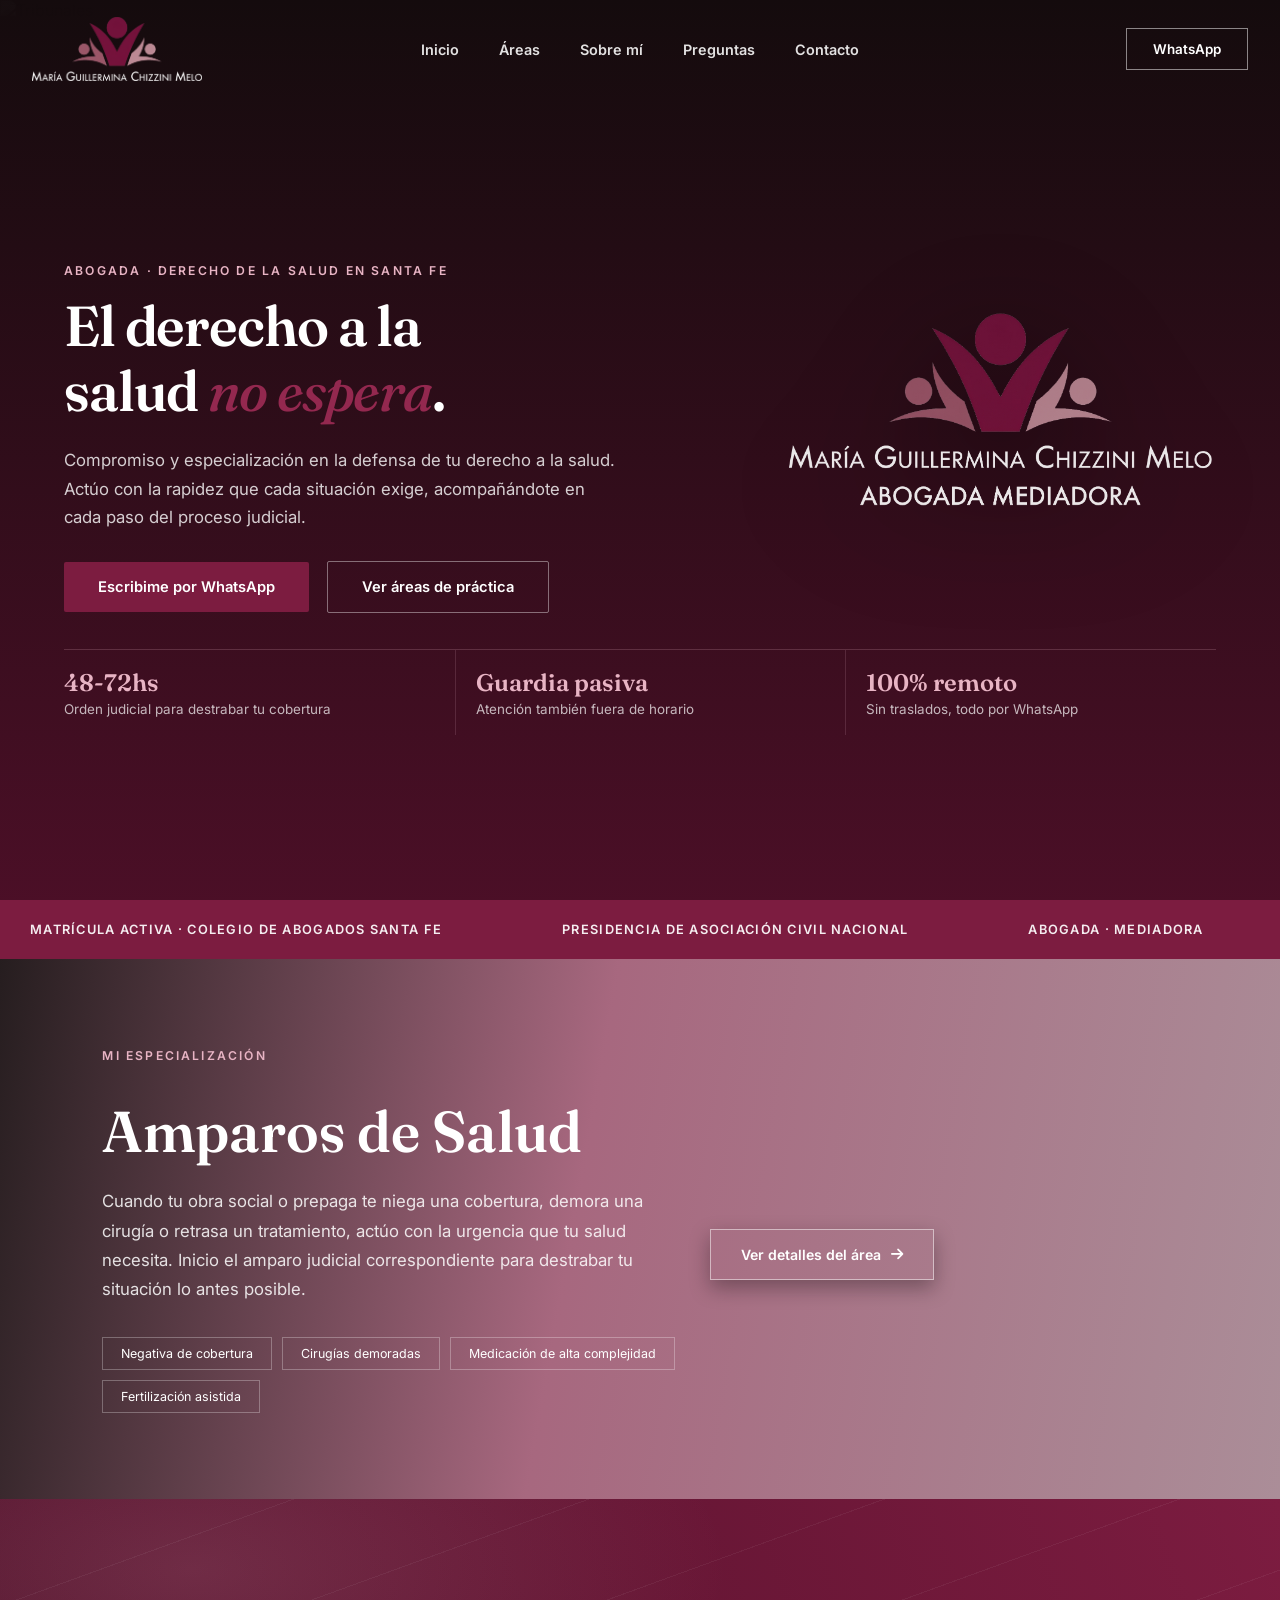
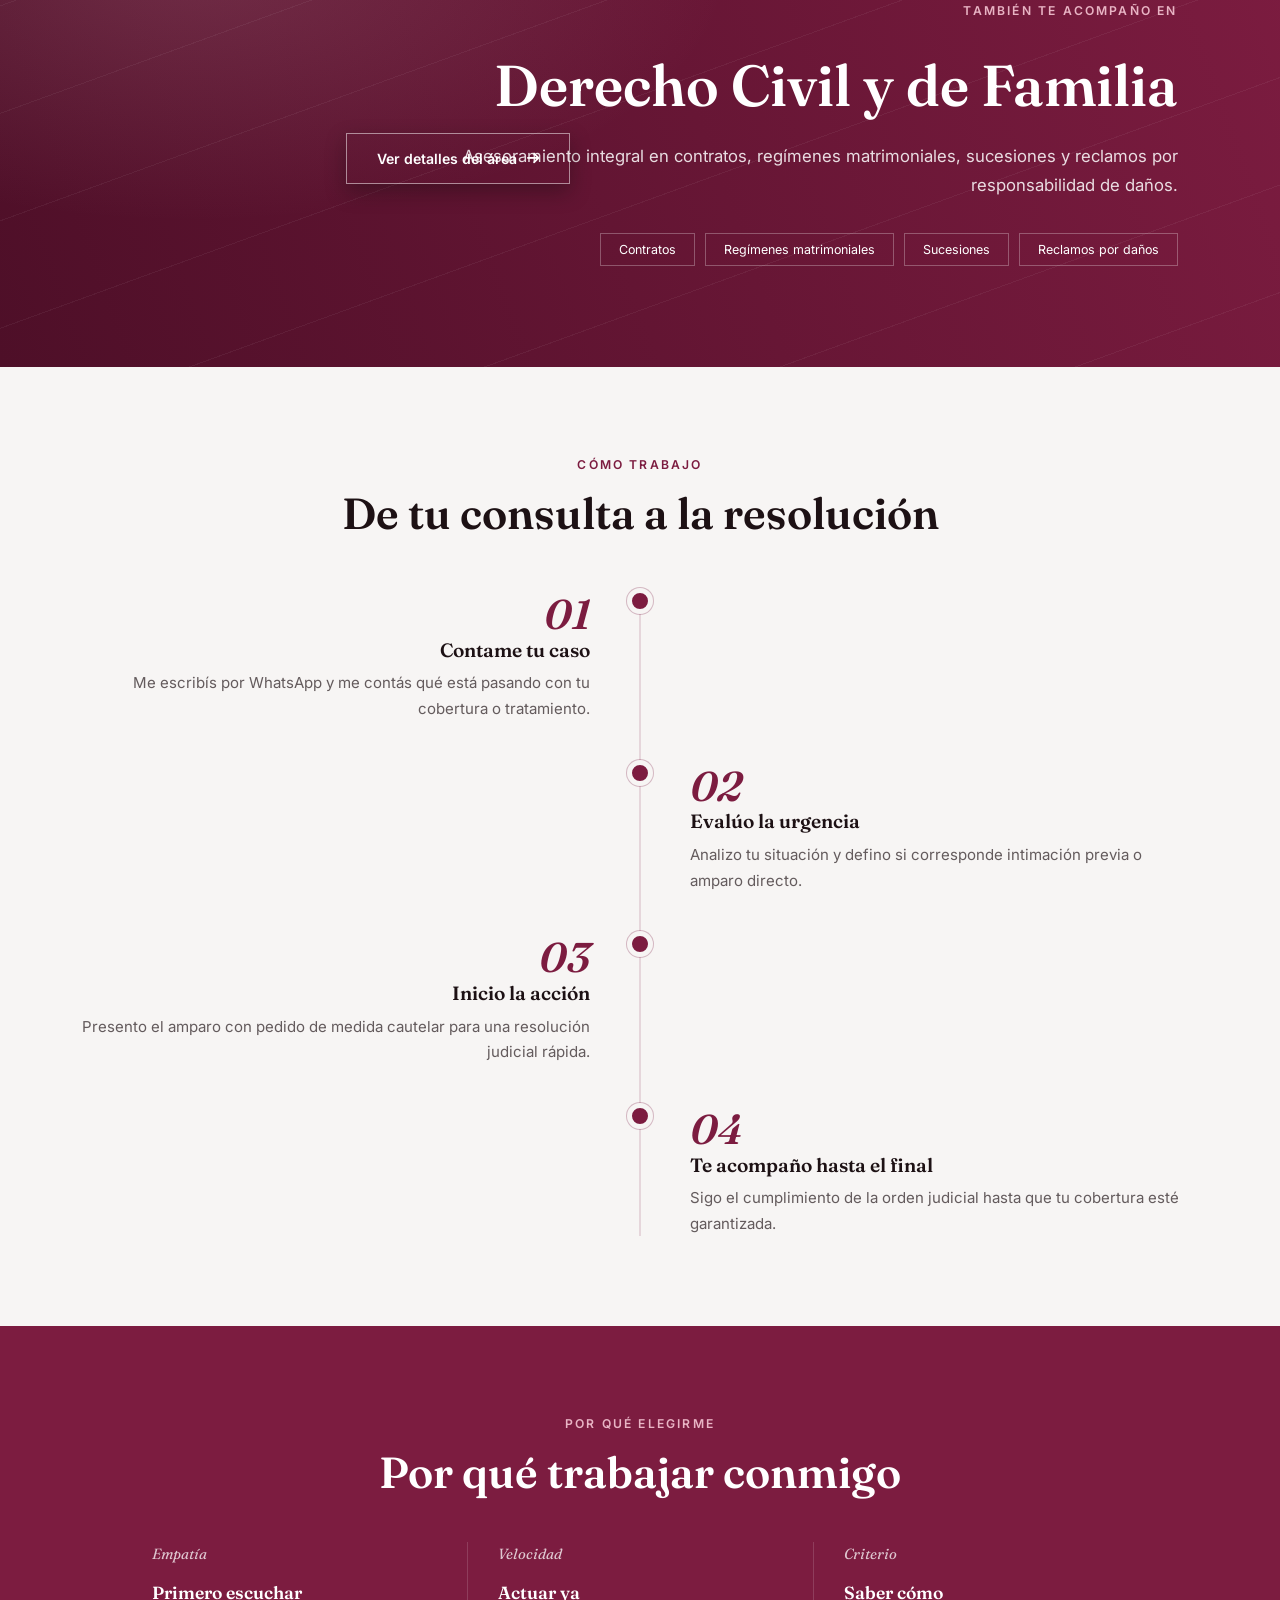
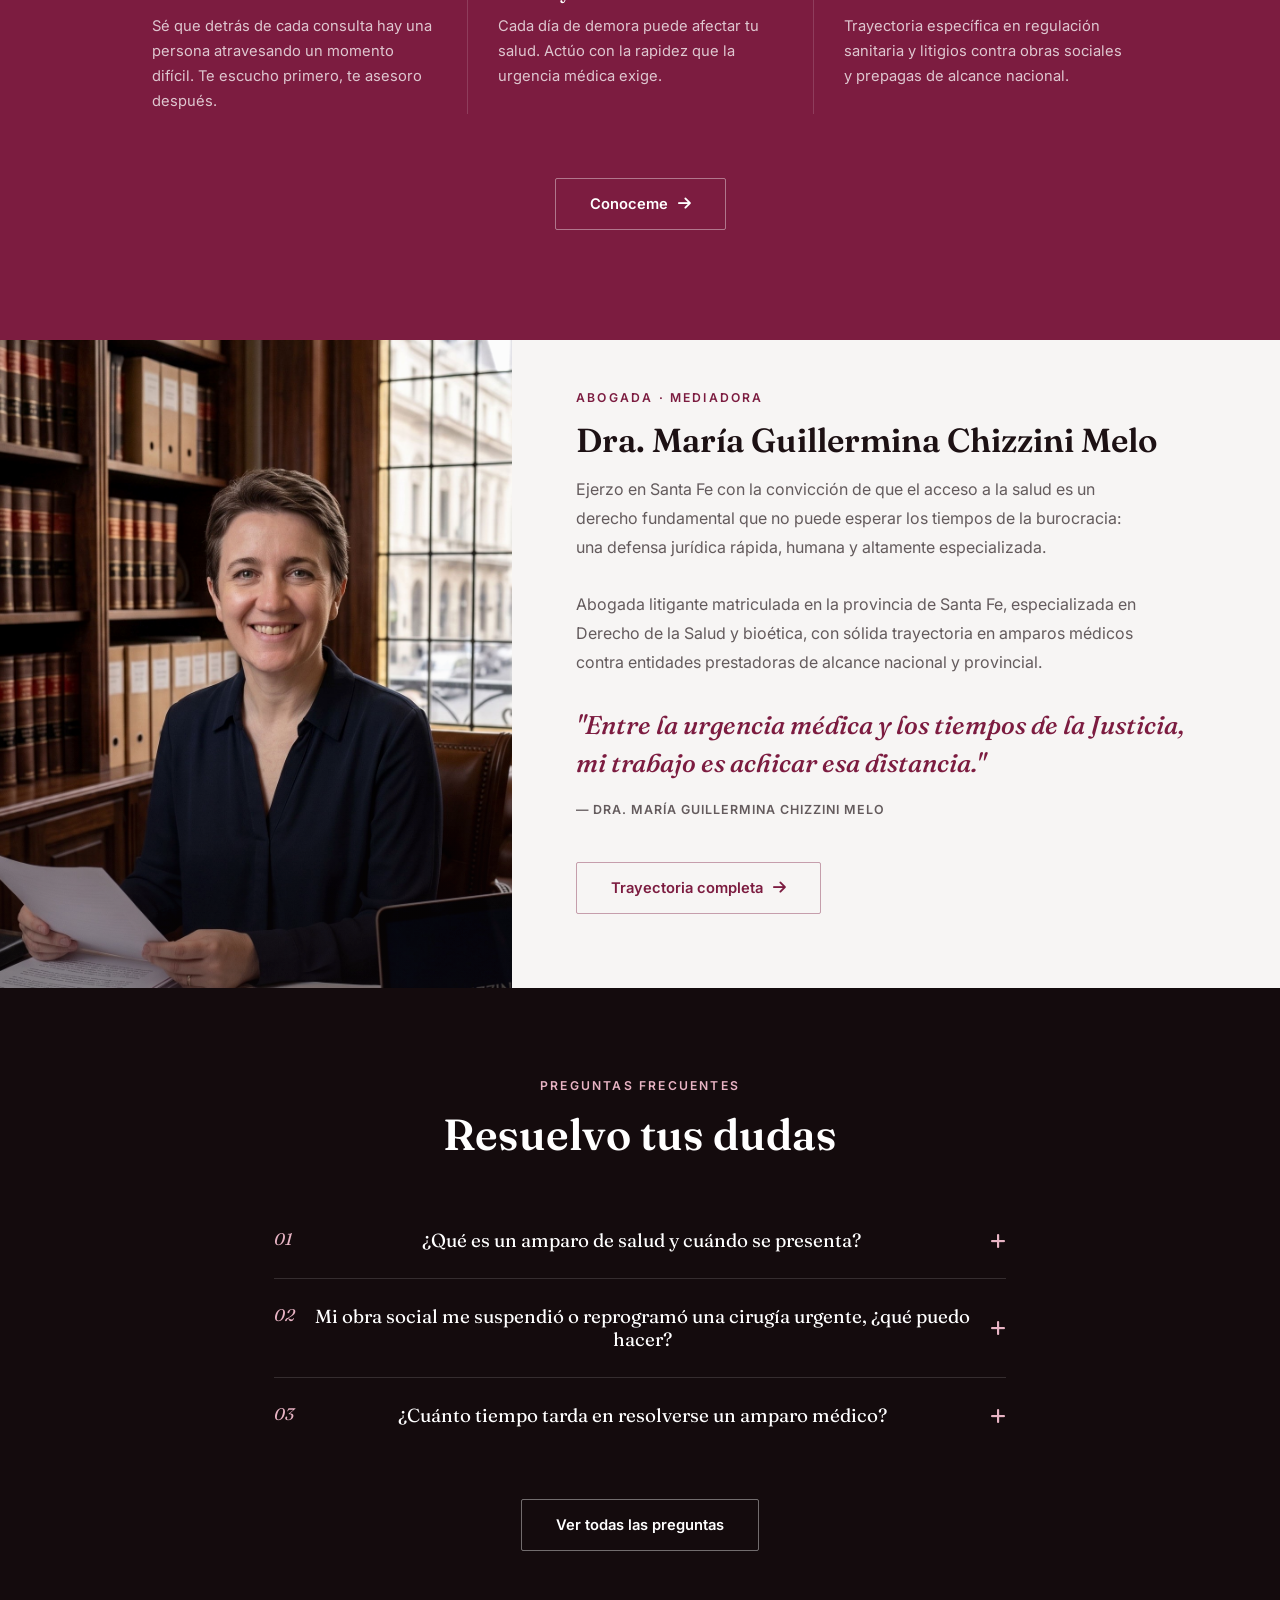
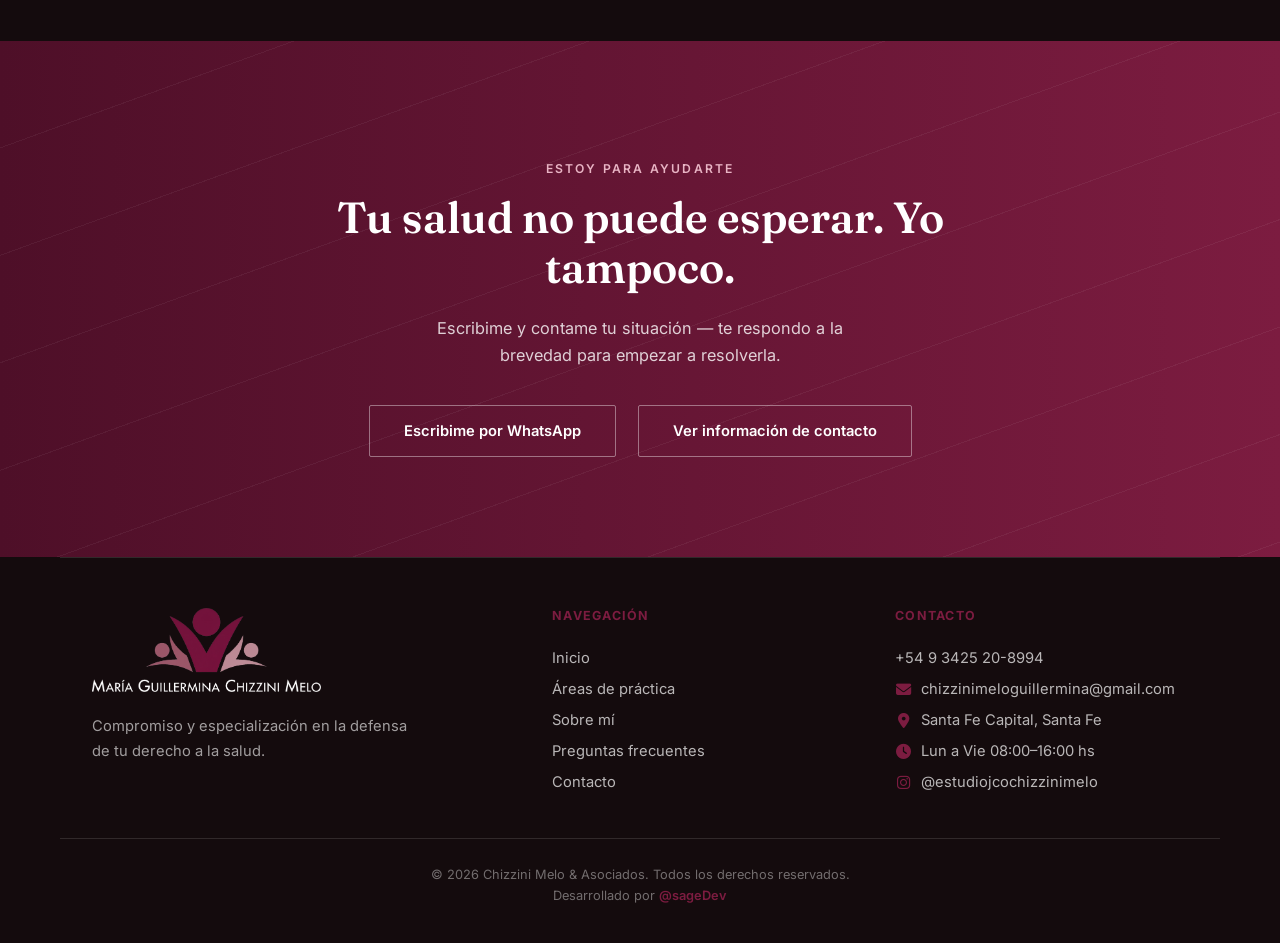
==== commit 6970970b: "ajustes 3" ====
--- a/index.html
+++ b/index.html
@@ -21,15 +21,15 @@
 <header id="siteHeader">
   <div class="h-inner">
     <a class="h-logo" href="index.html#top">
-      <img src="logo-lockup.png" alt="Chizzini Melo & Asociados" class="logo-light" />
-      <img src="logo-white-lockup.png" alt="Chizzini Melo & Asociados" class="logo-dark" />
-      <img src="logo-lockup.png" alt="Chizzini Melo & Asociados" class="logo-mobile logo-mobile-light" />
-      <img src="logo-white-lockup.png" alt="Chizzini Melo & Asociados" class="logo-mobile logo-mobile-dark" />
+      <img src="logo-nuevo.png" alt="Chizzini Melo & Asociados" class="logo-light" />
+      <img src="logo-nuevo-dark.png" alt="Chizzini Melo & Asociados" class="logo-dark" />
+      <img src="logo-nuevo.png" alt="Chizzini Melo & Asociados" class="logo-mobile logo-mobile-light" />
+      <img src="logo-nuevo-dark.png" alt="Chizzini Melo & Asociados" class="logo-mobile logo-mobile-dark" />
     </a>
     <nav class="desk">
       <a href="index.html#top">Inicio</a>
-      <a href="areas.html">Áreas</a>
-      <a href="nosotros.html">Nosotros</a>
+      <a href="index.html#salud">Áreas</a>
+      <a href="nosotros.html">Sobre mí</a>
       <a href="index.html#faq">Preguntas</a>
       <a href="contacto.html">Contacto</a>
     </nav>
@@ -42,11 +42,11 @@
 </div>
 <div id="moverlay"></div>
 <nav id="mnav">
-  <img src="logo-white-lockup.png" alt="Chizzini Melo & Asociados" class="mnav-badge" />
+  <img src="logo-nuevo-dark.png" alt="Chizzini Melo & Asociados" class="mnav-badge" />
   <div class="mnav-divider"></div>
   <a href="index.html#top">Inicio</a>
-  <a href="areas.html">Áreas</a>
-  <a href="nosotros.html">Nosotros</a>
+  <a href="index.html#salud">Áreas</a>
+  <a href="nosotros.html">Sobre mí</a>
   <a href="index.html#faq">Preguntas</a>
   <a href="contacto.html">Contacto</a>
   <a href="https://wa.me/5493425208994?text=Hola%2C%20quiero%20hacer%20una%20consulta" class="mnav-cta">WhatsApp</a>
@@ -59,16 +59,16 @@
   <div class="hero-inner">
     <div class="hero-grid">
       <div class="hero-text">
-        <p class="eyebrow eyebrow-light reveal">Estudio Jurídico en Santa Fe</p>
+        <p class="eyebrow eyebrow-light reveal">Abogada · Derecho de la Salud en Santa Fe</p>
         <h1 class="reveal">El derecho a la<br />salud <em>no espera</em>.</h1>
-        <p class="hero-sub reveal">Compromiso y especialización en la defensa de su derecho a la salud. <span class="hero-sub-extra">Actuamos con la rapidez que cada situación exige, acompañándote en cada paso del proceso judicial.</span></p>
+        <p class="hero-sub reveal">Compromiso y especialización en la defensa de tu derecho a la salud. <span class="hero-sub-extra">Actúo con la rapidez que cada situación exige, acompañándote en cada paso del proceso judicial.</span></p>
         <div class="hero-ctas reveal">
-          <a href="https://wa.me/5493425208994?text=Hola%2C%20quiero%20hacer%20una%20consulta" class="btn btn-solid">Escribinos por WhatsApp</a>
+          <a href="https://wa.me/5493425208994?text=Hola%2C%20quiero%20hacer%20una%20consulta" class="btn btn-solid">Escribime por WhatsApp</a>
           <a href="#salud" class="btn btn-ghost-light">Ver áreas de práctica</a>
         </div>
       </div>
       <div class="hero-mark reveal-right">
-        <img src="logo-lockup.png" alt="Chizzini Melo & Asociados" />
+        <img src="logo-hero.png" alt="Chizzini Melo & Asociados — Abogada Mediadora" />
       </div>
     </div>
     <div class="hero-ticker reveal">
@@ -111,14 +111,14 @@
   <div class="spec-bg"></div>
   <div class="spec-tint"></div>
   <div class="spec-inner">
-    <p class="eyebrow reveal">Nuestra especialización</p>
+    <p class="eyebrow reveal">Mi especialización</p>
     <h2 class="reveal">Amparos de Salud</h2>
-    <p class="reveal">Cuando tu obra social o prepaga te niega una cobertura, demora una cirugía o retrasa un tratamiento, actuamos con la urgencia que tu salud necesita. Iniciamos el amparo judicial correspondiente para destrabar tu situación lo antes posible.</p>
+    <p class="reveal">Cuando tu obra social o prepaga te niega una cobertura, demora una cirugía o retrasa un tratamiento, actúo con la urgencia que tu salud necesita. Inicio el amparo judicial correspondiente para destrabar tu situación lo antes posible.</p>
     <div class="spec-tags reveal">
       <span>Negativa de cobertura</span><span>Cirugías demoradas</span><span>Medicación de alta complejidad</span><span>Fertilización asistida</span>
     </div>
   </div>
-  <a href="areas.html" class="spec-cta spec-cta--right reveal">Ver todas las áreas de práctica <i class="fa-solid fa-arrow-right"></i></a>
+  <a href="amparos-de-salud.html" class="spec-cta spec-cta--right reveal">Ver detalles del área <i class="fa-solid fa-arrow-right"></i></a>
 </section>
 
 <!-- ═══ CIVIL Y FAMILIA — banner al mismo nivel, alineado a la derecha ═══ -->
@@ -126,28 +126,28 @@
   <div class="spec-tint alt"></div>
   <i class="ti ti-scale spec-motif"></i>
   <div class="spec-inner">
-    <p class="eyebrow reveal">También te acompañamos en</p>
+    <p class="eyebrow reveal">También te acompaño en</p>
     <h2 class="reveal">Derecho Civil y de Familia</h2>
     <p class="reveal">Asesoramiento integral en contratos, regímenes matrimoniales, sucesiones y reclamos por responsabilidad de daños.</p>
     <div class="spec-tags reveal">
       <span>Contratos</span><span>Regímenes matrimoniales</span><span>Sucesiones</span><span>Reclamos por daños</span>
     </div>
   </div>
-  <a href="areas.html" class="spec-cta spec-cta--left reveal">Ver todas las áreas de práctica <i class="fa-solid fa-arrow-right"></i></a>
+  <a href="civil-y-familia.html" class="spec-cta spec-cta--left reveal">Ver detalles del área <i class="fa-solid fa-arrow-right"></i></a>
 </section>
 
 <!-- ═══ CÓMO TRABAJAMOS — timeline ═══ -->
 <section class="timeline">
   <div class="sec-head">
-    <p class="eyebrow reveal">Cómo trabajamos</p>
+    <p class="eyebrow reveal">Cómo trabajo</p>
     <h2 class="reveal">De tu consulta a la resolución</h2>
   </div>
   <div class="timeline-list">
     <div class="timeline-row">
       <div class="timeline-content reveal-left">
         <span class="timeline-num">01</span>
-        <h4>Contanos tu caso</h4>
-        <p>Nos escribís por WhatsApp y nos contás qué está pasando con tu cobertura o tratamiento.</p>
+        <h4>Contame tu caso</h4>
+        <p>Me escribís por WhatsApp y me contás qué está pasando con tu cobertura o tratamiento.</p>
       </div>
       <div class="timeline-content"></div>
       <div class="timeline-dot"></div>
@@ -156,16 +156,16 @@
       <div class="timeline-content"></div>
       <div class="timeline-content reveal-right">
         <span class="timeline-num">02</span>
-        <h4>Evaluamos la urgencia</h4>
-        <p>Analizamos tu situación y definimos si corresponde intimación previa o amparo directo.</p>
+        <h4>Evalúo la urgencia</h4>
+        <p>Analizo tu situación y defino si corresponde intimación previa o amparo directo.</p>
       </div>
       <div class="timeline-dot"></div>
     </div>
     <div class="timeline-row">
       <div class="timeline-content reveal-left">
         <span class="timeline-num">03</span>
-        <h4>Iniciamos la acción</h4>
-        <p>Presentamos el amparo con pedido de medida cautelar para una resolución judicial rápida.</p>
+        <h4>Inicio la acción</h4>
+        <p>Presento el amparo con pedido de medida cautelar para una resolución judicial rápida.</p>
       </div>
       <div class="timeline-content"></div>
       <div class="timeline-dot"></div>
@@ -174,8 +174,8 @@
       <div class="timeline-content"></div>
       <div class="timeline-content reveal-right">
         <span class="timeline-num">04</span>
-        <h4>Te acompañamos hasta el final</h4>
-        <p>Seguimos el cumplimiento de la orden judicial hasta que tu cobertura esté garantizada.</p>
+        <h4>Te acompaño hasta el final</h4>
+        <p>Sigo el cumplimiento de la orden judicial hasta que tu cobertura esté garantizada.</p>
       </div>
       <div class="timeline-dot"></div>
     </div>
@@ -185,19 +185,19 @@
 <!-- ═══ POR QUÉ CHIZZINI MELO ═══ -->
 <section class="why-row">
   <div class="sec-head">
-    <p class="eyebrow reveal">Por qué elegirnos</p>
-    <h2 class="reveal">Por qué Chizzini Melo</h2>
+    <p class="eyebrow reveal">Por qué elegirme</p>
+    <h2 class="reveal">Por qué trabajar conmigo</h2>
   </div>
   <div class="why-cols">
     <div class="why-col reveal">
       <p class="why-big">Empatía</p>
       <h4>Primero escuchar</h4>
-      <p>Sabemos que detrás de cada consulta hay una persona atravesando un momento difícil. Te escuchamos primero, te asesoramos después.</p>
+      <p>Sé que detrás de cada consulta hay una persona atravesando un momento difícil. Te escucho primero, te asesoro después.</p>
     </div>
     <div class="why-col reveal">
       <p class="why-big">Velocidad</p>
       <h4>Actuar ya</h4>
-      <p>Cada día de demora puede afectar tu salud. Actuamos con la rapidez que la urgencia médica exige.</p>
+      <p>Cada día de demora puede afectar tu salud. Actúo con la rapidez que la urgencia médica exige.</p>
     </div>
     <div class="why-col reveal">
       <p class="why-big">Criterio</p>
@@ -205,22 +205,25 @@
       <p>Trayectoria específica en regulación sanitaria y litigios contra obras sociales y prepagas de alcance nacional.</p>
     </div>
   </div>
+  <div class="why-more reveal">
+    <a href="nosotros.html" class="btn btn-ghost-light">Conoceme <i class="fa-solid fa-arrow-right"></i></a>
+  </div>
 </section>
 
 <!-- ═══ SOBRE LA DRA. + cita integrada ═══ -->
 <section class="about-teaser">
   <div class="about-teaser-grid">
     <div class="about-teaser-photo reveal-left">
-      <img src="https://images.pexels.com/photos/4872054/pexels-photo-4872054.jpeg?cs=srgb&fm=jpg" alt="Dra. María Guillermina Chizzini Melo" />
+      <img src="dra-chizzini-1-crop.jpg" alt="Dra. María Guillermina Chizzini Melo" />
     </div>
     <div class="about-teaser-content reveal-right">
       <p class="eyebrow">Abogada · Mediadora</p>
       <h2>Dra. María Guillermina Chizzini Melo</h2>
-      <p class="bio">Fundado en Santa Fe, el estudio nace con la convicción de que el acceso a la salud es un derecho fundamental que no puede esperar los tiempos de la burocracia: una defensa jurídica rápida, humana y altamente especializada.</p>
+      <p class="bio">Ejerzo en Santa Fe con la convicción de que el acceso a la salud es un derecho fundamental que no puede esperar los tiempos de la burocracia: una defensa jurídica rápida, humana y altamente especializada.</p>
       <p class="bio">Abogada litigante matriculada en la provincia de Santa Fe, especializada en Derecho de la Salud y bioética, con sólida trayectoria en amparos médicos contra entidades prestadoras de alcance nacional y provincial.</p>
-      <p class="about-quote">"A cada persona que llega angustiada le digo lo mismo: primero te escucho, después vemos qué hacemos."</p>
+      <p class="about-quote">"Entre la urgencia médica y los tiempos de la Justicia, mi trabajo es achicar esa distancia."</p>
       <p class="about-quote-author">— Dra. María Guillermina Chizzini Melo</p>
-      <a href="nosotros.html" class="link-arrow">Conocer su trayectoria <i class="fa-solid fa-arrow-right"></i></a>
+      <a href="nosotros.html" class="btn btn-ghost-vino about-cta">Trayectoria completa <i class="fa-solid fa-arrow-right"></i></a>
     </div>
   </div>
 </section>
@@ -229,7 +232,7 @@
 <section class="faq" id="faq">
   <div class="sec-head">
     <p class="eyebrow reveal">Preguntas frecuentes</p>
-    <h2 class="reveal">Resolvemos tus dudas</h2>
+    <h2 class="reveal">Resuelvo tus dudas</h2>
   </div>
   <div class="faq-list">
     <div class="faq-item reveal">
@@ -252,7 +255,7 @@
           <span class="faq-icon"><i class="fa-solid fa-plus"></i></span>
         </button>
         <div class="faq-a">
-          <p>Lo primero es intimar de inmediato, con una carta documento o nota formal. Si la negativa persiste, iniciamos la vía judicial del amparo con un pedido de medida cautelar para que el juez ordene la realización de la cirugía de forma inmediata.</p>
+          <p>Lo primero es intimar de inmediato, con una carta documento o nota formal. Si la negativa persiste, inicio la vía judicial del amparo con un pedido de medida cautelar para que el juez ordene la realización de la cirugía de forma inmediata.</p>
         </div>
       </div>
     </div>
@@ -264,34 +267,38 @@
           <span class="faq-icon"><i class="fa-solid fa-plus"></i></span>
         </button>
         <div class="faq-a">
-          <p>El proceso completo puede llevar unos meses, pero a través de la medida cautelar el juez suele emitir una orden de cumplimiento obligatorio en un plazo breve — habitualmente entre 48 horas y pocos días desde que presentamos la demanda.</p>
+          <p>El proceso completo puede llevar unos meses, pero a través de la medida cautelar el juez suele emitir una orden de cumplimiento obligatorio en un plazo breve — habitualmente entre 48 horas y pocos días desde que presento la demanda.</p>
         </div>
       </div>
     </div>
+  </div>
+  <div class="faq-more reveal">
+    <a href="preguntas.html" class="btn btn-ghost-light">Ver todas las preguntas</a>
   </div>
 </section>
 
 <!-- ═══ CTA + FOOTER combinados ═══ -->
 <div class="close-block">
   <div class="close-cta">
-    <p class="eyebrow reveal">Estamos para ayudarte</p>
-    <h2>Tu salud no puede esperar. Nosotros tampoco.</h2>
-    <p class="close-cta-sub reveal">Escribinos y contanos tu situación — te respondemos a la brevedad para empezar a resolverla.</p>
+    <p class="eyebrow reveal">Estoy para ayudarte</p>
+    <h2>Tu salud no puede esperar. Yo tampoco.</h2>
+    <p class="close-cta-sub reveal">Escribime y contame tu situación — te respondo a la brevedad para empezar a resolverla.</p>
     <div class="close-cta-actions">
-      <a href="https://wa.me/5493425208994?text=Hola%2C%20quiero%20hacer%20una%20consulta" class="btn btn-ghost-light">Escribinos por WhatsApp</a>
+      <a href="https://wa.me/5493425208994?text=Hola%2C%20quiero%20hacer%20una%20consulta" class="btn btn-ghost-light">Escribime por WhatsApp</a>
+      <a href="contacto.html" class="btn btn-ghost-light">Ver información de contacto</a>
     </div>
   </div>
   <footer class="footer">
     <div class="footer-top">
       <div class="footer-brand">
-        <img src="logo-lockup.png" alt="Chizzini Melo & Asociados" />
-        <p class="footer-tagline">Compromiso y especialización en la defensa de su derecho a la salud.</p>
+        <img src="logo-nuevo.png" alt="Chizzini Melo & Asociados" />
+        <p class="footer-tagline">Compromiso y especialización en la defensa de tu derecho a la salud.</p>
       </div>
       <div class="footer-col">
         <h5>Navegación</h5>
         <a href="index.html#top">Inicio</a>
-        <a href="areas.html">Áreas de práctica</a>
-        <a href="nosotros.html">Nosotros</a>
+        <a href="index.html#salud">Áreas de práctica</a>
+        <a href="nosotros.html">Sobre mí</a>
         <a href="index.html#faq">Preguntas frecuentes</a>
         <a href="contacto.html">Contacto</a>
       </div>
--- a/styles.css
+++ b/styles.css
@@ -47,35 +47,41 @@
 /* ═══ BURGER / MOBILE MENU ═══ */
 .burger { display: none; position: fixed; top: 52px; right: 24px; transform: translateY(-50%); width: 22px; height: 15px; cursor: pointer; z-index: 300; flex-direction: column; justify-content: space-between; }
 .burger span { display: block; width: 100%; height: 2px; background: #fff; transition: all .3s ease; }
-.burger.open span { background: #fff; }
+.burger.open span { background: var(--ink); }
+body.scrolled .burger:not(.open) span { background: var(--ink); }
 .burger.open span:nth-child(1) { transform: translateY(6.5px) rotate(45deg); }
 .burger.open span:nth-child(2) { opacity: 0; }
 .burger.open span:nth-child(3) { transform: translateY(-6.5px) rotate(-45deg); }
 
 #mnav {
   position: fixed; top: 0; right: 0; width: 80%; max-width: 300px; height: 100vh;
-  background: linear-gradient(180deg, var(--vino-dark) 0%, var(--vino) 65%);
+  background: var(--blush);
   z-index: 260; padding: 100px 32px 40px; display: flex; flex-direction: column; align-items: center; justify-content: center; gap: 26px;
   transform: translateX(100%); transition: transform .4s cubic-bezier(.2,.8,.2,1);
 }
 #mnav.open { transform: translateX(0); }
 .mnav-badge { height: 80px; width: auto; margin-bottom: 16px; }
-#mnav a { font-family: 'Fraunces', serif; font-size: 1.3rem; color: #fff; }
-#mnav a.mnav-cta { margin-top: 10px; background: #fff; color: var(--vino); padding: 12px 28px; font-family: 'Inter'; font-size: 1.3rem; font-weight: 600; }
-.mnav-divider { width: 40px; height: 1px; background: rgba(255,255,255,.25); margin-bottom: 6px; }
+#mnav a { font-family: 'Fraunces', serif; font-size: 1.3rem; color: var(--ink); }
+#mnav a.mnav-cta { margin-top: 10px; background: var(--vino); color: #fff; padding: 12px 28px; font-family: 'Inter'; font-size: 1.3rem; font-weight: 600; }
+.mnav-divider { width: 40px; height: 1px; background: var(--line-strong); margin-bottom: 6px; }
 #moverlay { position: fixed; inset: 0; background: rgba(20,11,13,.5); z-index: 250; opacity: 0; pointer-events: none; transition: opacity .3s ease; }
 #moverlay.open { opacity: 1; pointer-events: auto; }
 
 /* ═══ HEADER ═══ */
-header { position: fixed; top: 0; left: 0; right: 0; z-index: 200; background: transparent; border-bottom: 1px solid transparent; transition: background .3s ease, border-color .3s ease, box-shadow .3s ease; }
+header { position: fixed; top: 0; left: 0; right: 0; z-index: 200; border-bottom: 1px solid transparent; transition: border-color .35s ease, box-shadow .35s ease; }
+header::before {
+  content: ''; position: absolute; inset: 0; z-index: -1;
+  background: var(--blush);
+  opacity: 0; transition: opacity .35s ease;
+}
 header.scrolled {
-  background: linear-gradient(180deg, var(--vino-dark) 0%, var(--vino) 65%);
-  border-bottom-color: rgba(255,255,255,.1);
-  box-shadow: 0 6px 20px rgba(20,11,13,.35);
-}
+  border-bottom-color: var(--line);
+  box-shadow: 0 4px 20px rgba(29,17,20,.06);
+}
+header.scrolled::before { opacity: 1; }
 .h-inner { max-width: 1280px; margin: 0 auto; padding: 0 32px; height: 98px; display: grid; grid-template-columns: 1fr auto 1fr; align-items: center; }
-.h-logo { justify-self: start; position: relative; display: block; height: 56px; width: 96px; }
-.h-logo img { position: absolute; top: 0; left: 0; height: 56px; width: auto; transition: opacity .3s ease; }
+.h-logo { justify-self: start; position: relative; display: block; height: 64px; width: 170px; }
+.h-logo img { position: absolute; top: 0; left: 0; height: 64px; width: auto; transition: opacity .3s ease; }
 .h-logo .logo-light { opacity: 1; }
 .h-logo .logo-dark { opacity: 0; }
 .h-logo .logo-mobile { display: none; }
@@ -86,9 +92,13 @@
 nav.desk a:hover { color: #fff; }
 nav.desk a::after { content: ''; position: absolute; left: 0; bottom: -6px; width: 0; height: 1px; background: var(--rose); transition: width .3s ease; }
 nav.desk a:hover::after { width: 100%; }
+header.scrolled nav.desk a { color: var(--ink); }
+header.scrolled nav.desk a:hover { color: var(--vino); }
+header.scrolled nav.desk a::after { background: var(--vino); }
 .h-cta { justify-self: end; background: transparent; border: 1.5px solid rgba(255,255,255,.5); color: #fff; padding: 12px 26px; font-family: 'Inter'; font-size: .84rem; font-weight: 600; transition: all .3s ease; }
 .h-cta:hover { border-color: #fff; background: rgba(255,255,255,.1); }
-header.scrolled .h-cta:hover { background: rgba(255,255,255,.12); }
+header.scrolled .h-cta { background: var(--vino); border-color: var(--vino); color: #fff; }
+header.scrolled .h-cta:hover { background: var(--vino-dark); border-color: var(--vino-dark); }
 
 /* ═══ HERO — foto oscura + logo grande, layout izquierda/derecha ═══ */
 .hero {
@@ -104,7 +114,7 @@
 .hero-tint {
   position: absolute; inset: 0; z-index: 1;
   background:
-    linear-gradient(180deg, rgba(12,10,10,.97) 0%, rgba(55,11,27,.97) 100%);
+    linear-gradient(180deg, rgba(20,11,13,.95) 0%, rgba(78,15,40,.95) 100%);
 }
 .hero-inner { position: relative; z-index: 2; max-width: 1320px; margin: 0 auto; padding: 0 clamp(24px, 5vw, 70px); width: 100%; }
 .hero-grid { display: grid; grid-template-columns: 1.8fr .7fr; align-items: center; gap: 40px; }
@@ -118,9 +128,10 @@
 .hero-ctas { display: flex; align-items: center; gap: 18px; flex-wrap: wrap; }
 .hero-mark { display: flex; align-items: center; justify-content: flex-start; width: 100%; padding: 0; overflow: visible; }
 .hero-mark img {
-  width: clamp(423px, 39vw, 607px); max-width: 100%; opacity: .9;
+  width: clamp(360px, 33vw, 520px); max-width: none; opacity: .9;
   margin-left: clamp(-140px, -9vw, -70px);
   filter: drop-shadow(0 25px 60px rgba(0,0,0,.55));
+  transform: translateY(-15%);
 }
 
 .hero-ticker {
@@ -182,8 +193,8 @@
   transition: all .25s ease;
 }
 .spec-cta:hover { background: rgba(255,255,255,.1); border-color: #fff; color: #fff; }
-.spec-cta--right { right: clamp(40px, 9vw, 130px); }
-.spec-cta--left { left: clamp(40px, 9vw, 130px); }
+.spec-cta--right { right: clamp(160px, 27vw, 400px); }
+.spec-cta--left { left: clamp(160px, 27vw, 400px); }
 
 /* ═══ CÓMO TRABAJAMOS — timeline vertical ═══ */
 .timeline { background: var(--blush); }
@@ -212,21 +223,22 @@
 .why-big { font-family: 'Fraunces', serif; font-style: italic; font-size: clamp(2.4rem, 4vw, 3.4rem); color: var(--rose); line-height: 1; margin-bottom: 1rem; }
 .why-col h4 { color: #fff; font-size: 1.1rem; margin-bottom: .7rem; }
 .why-col p { color: rgba(255,255,255,.75); line-height: 1.7; font-size: .92rem; }
+.why-more { text-align: center; margin: 64px 0 20px; }
 
 /* ═══ SOBRE LA DRA. + cita integrada ═══ */
 .about-teaser { background: var(--blush); padding: 0; }
 .about-teaser-grid { display: grid; grid-template-columns: .8fr 1.2fr; align-items: stretch; }
-.about-teaser-photo { position: relative; overflow: hidden; height: 100%; min-height: 380px; background: var(--panel); }
-.about-teaser-photo img { width: 100%; height: 100%; object-fit: cover; object-position: center 15%; filter: contrast(1.05) brightness(.95); }
-.about-teaser-photo::before { content: ''; position: absolute; inset: 0; z-index: 1; background: var(--vino); mix-blend-mode: color; opacity: .7; }
-.about-teaser-photo::after { content: ''; position: absolute; inset: 0; z-index: 1; background: linear-gradient(0deg, rgba(20,11,13,.55), rgba(124,28,64,0) 45%); }
+.about-teaser-photo { position: relative; overflow: hidden; height: 100%; min-height: 340px; background: var(--panel); }
+.about-teaser-photo img { position: absolute; inset: 0; width: 100%; height: 100%; object-fit: cover; object-position: center 20%; filter: contrast(1.03) brightness(.99); }
+.about-teaser-photo::after { content: ''; position: absolute; inset: 0; z-index: 1; background: linear-gradient(0deg, rgba(20,11,13,.35), rgba(124,28,64,0) 40%); }
 .about-teaser-content { padding: 50px clamp(32px, 5vw, 80px); }
 .about-teaser-content h2 { font-size: clamp(1.7rem, 2.6vw, 2.3rem); margin-bottom: 1rem; }
 .about-quote { font-family: 'Fraunces', serif; font-style: italic; font-weight: 500; font-size: clamp(1.3rem, 2vw, 1.6rem); color: var(--vino); line-height: 1.5; margin: 1.2rem 0; }
 .about-quote-author { font-family: 'Inter'; font-size: .78rem; font-weight: 600; text-transform: uppercase; letter-spacing: .08em; color: var(--ink-soft); margin-bottom: 1.6rem; }
 .about-teaser-content p.bio { color: var(--ink-soft); line-height: 1.8; margin-bottom: 1.8rem; max-width: 560px; }
-.link-arrow { font-family: 'Inter'; font-weight: 600; font-size: .92rem; color: var(--vino); display: inline-flex; align-items: center; gap: 8px; transition: gap .25s ease; }
-.link-arrow:hover { gap: 14px; }
+.btn-ghost-vino { background: transparent; border: 1.5px solid rgba(124,28,64,.4); color: var(--vino); }
+.btn-ghost-vino:hover { border-color: var(--vino); background: rgba(124,28,64,.06); }
+.about-cta { margin-top: 20px; margin-bottom: 24px; }
 
 /* ═══ FAQ ═══ */
 .faq { background: var(--panel); }
@@ -234,7 +246,8 @@
 .faq .sec-head h2 { color: #fff; }
 .faq-list { max-width: 780px; margin: 0 auto; padding: 0 24px; }
 .faq-item { border-bottom: 1px solid rgba(255,255,255,.14); display: grid; grid-template-columns: auto 1fr; gap: 20px; }
-.faq-item:first-child { border-top: 1px solid rgba(255,255,255,.14); }
+.faq-item:last-child { border-bottom: none; }
+.faq-more { text-align: center; margin-top: 46px; }
 .faq-index { font-family: 'Fraunces', serif; font-style: italic; color: var(--rose); font-size: 1.05rem; padding-top: 26px; }
 .faq-body { min-width: 0; }
 .faq-q { width: 100%; background: none; border: none; padding: 26px 0; display: flex; align-items: center; justify-content: space-between; gap: 20px; }
@@ -297,7 +310,7 @@
 /* ═══════════════════ RESPONSIVE ═══════════════════ */
 @media (max-width: 1024px) {
   .spec-banner { flex-direction: column; justify-content: center !important; }
-  .spec-cta { position: static; transform: none; margin: 28px auto 50px; }
+  .spec-cta { position: static; transform: none; margin: 8px auto 96px; }
   .hero-inner h1 { max-width: 100%; }
   .about-teaser-grid { grid-template-columns: 1fr; }
   .about-teaser-photo { height: 340px; }
@@ -306,13 +319,15 @@
   .why-col:first-child { border-top: none; margin-top: 0; padding-top: 0; }
   .footer-top { grid-template-columns: 1fr 1fr; }
   .footer-brand { grid-column: 1 / -1; }
-  .timeline-row { grid-template-columns: 1fr; gap: 14px; margin-bottom: 20px; }
+  .timeline-list { display: flex; flex-direction: column; gap: 48px; }
   .timeline-list::before { display: none; }
-  .timeline-content { padding-left: 0; padding-top: 44px; text-align: center; }
+  .timeline-row { display: flex; flex-direction: column; align-items: center; gap: 16px; margin-bottom: 0; }
+  .timeline-dot { position: static; order: -1; margin: 0; transform: none; }
+  .timeline-content { padding-left: 0; padding-top: 0; text-align: center; }
   .timeline-row:nth-child(odd) .timeline-content:first-child,
   .timeline-row:nth-child(even) .timeline-content:last-child { text-align: center; }
   .timeline-row:nth-child(odd) .timeline-content:last-child,
-  .timeline-row:nth-child(even) .timeline-content:first-child { display: none; visibility: visible; }
+  .timeline-row:nth-child(even) .timeline-content:first-child { display: none; }
   .timeline-row:nth-child(even) .timeline-content:last-child { display: block; }
 }
 
@@ -322,7 +337,7 @@
   .burger { display: flex; }
   #siteHeader { height: 104px; }
   .h-inner { height: 104px; grid-template-columns: 1fr; justify-items: center; }
-  .h-logo { justify-self: center; height: 62px; width: 107px; }
+  .h-logo { justify-self: center; height: 62px; width: 164px; }
   .h-logo .logo-light, .h-logo .logo-dark { display: none; }
   .h-logo .logo-mobile { display: block; position: absolute; top: 0; left: 0; height: 62px; width: auto; transition: opacity .3s ease; }
   .h-logo .logo-mobile-light { opacity: 1; }
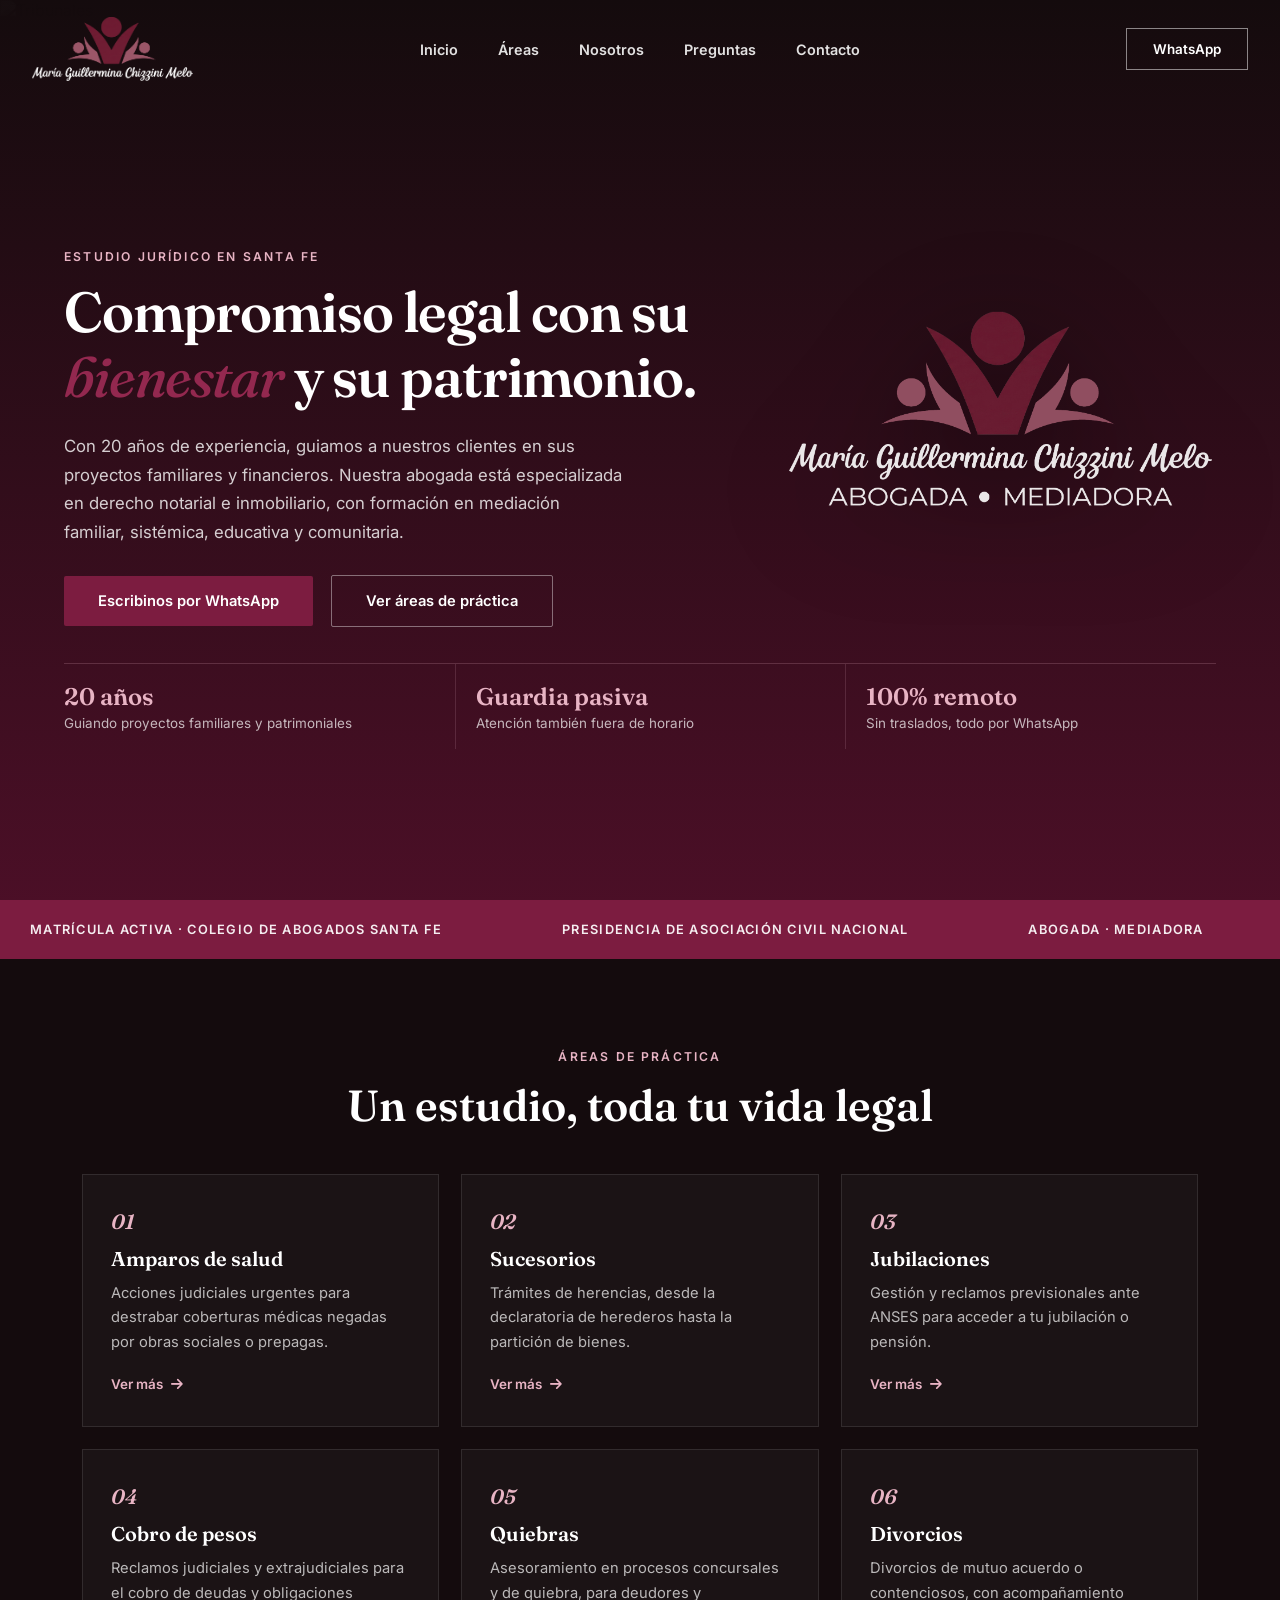
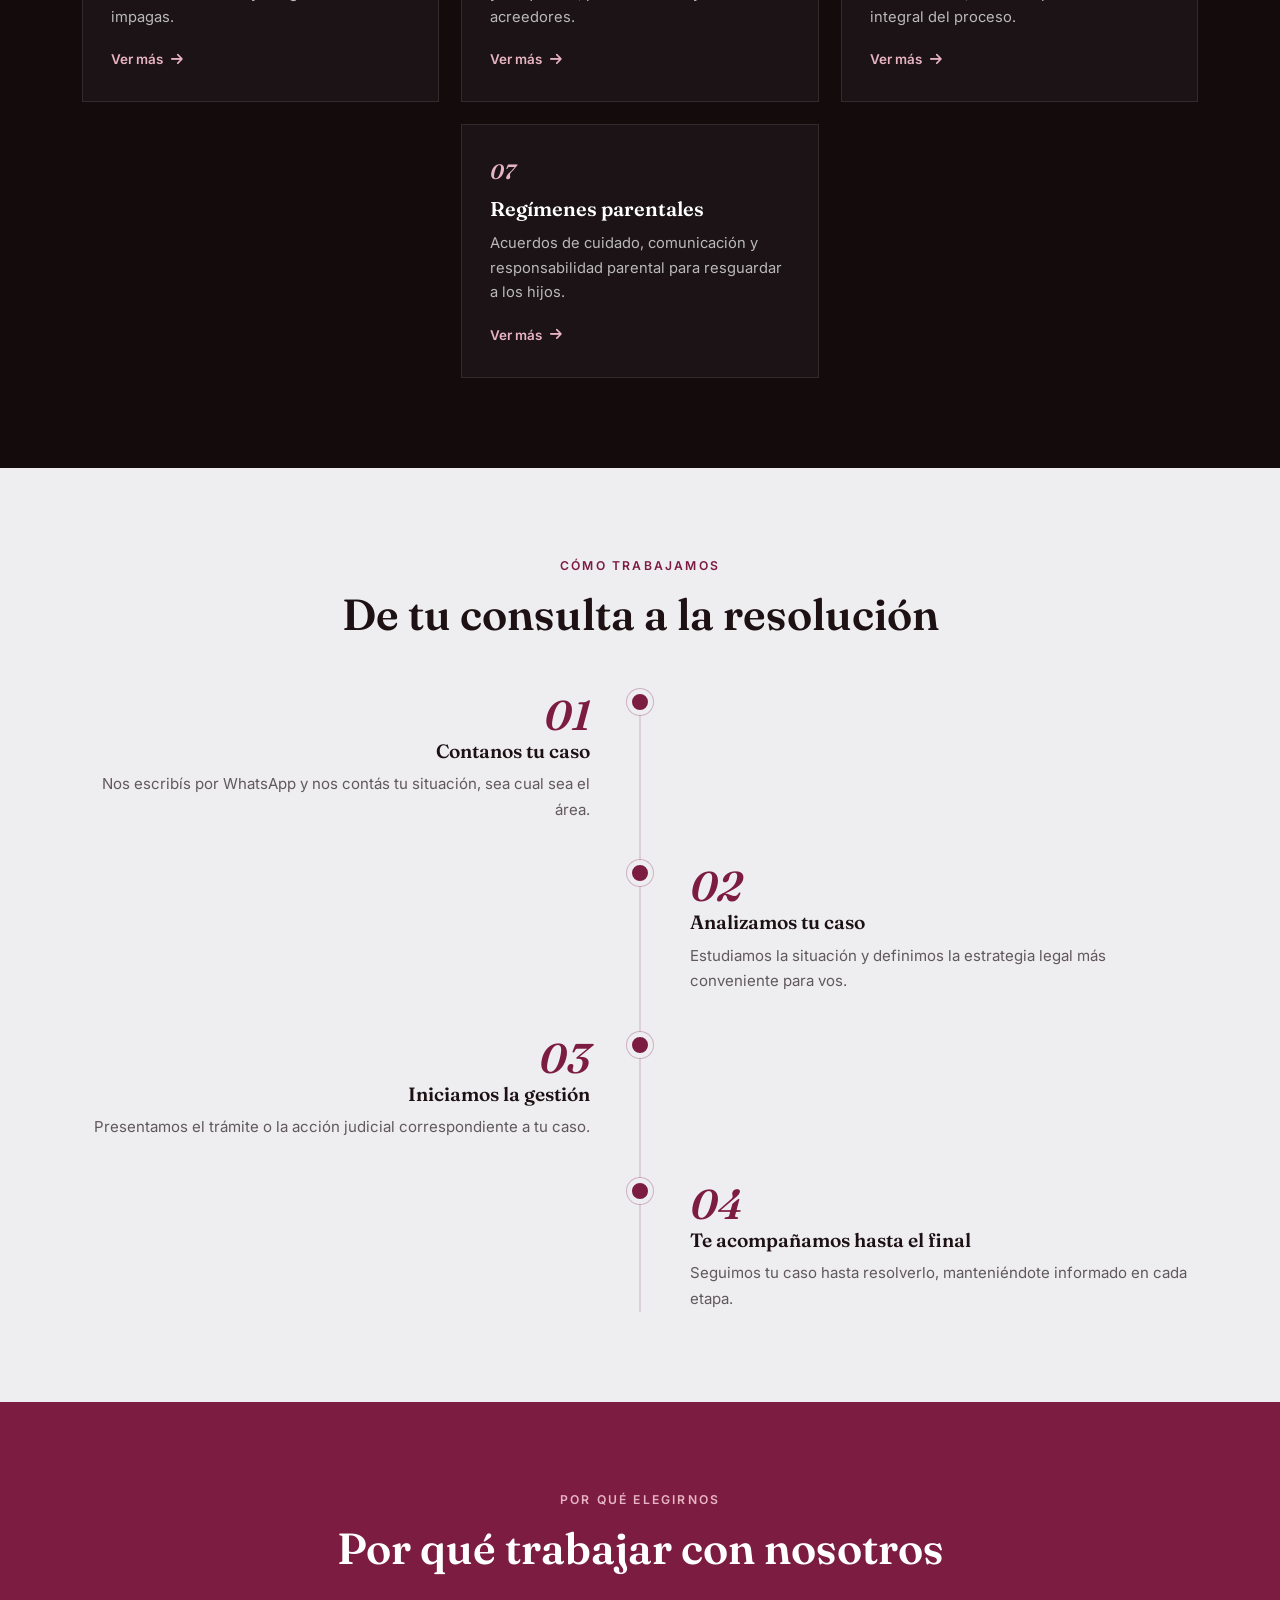
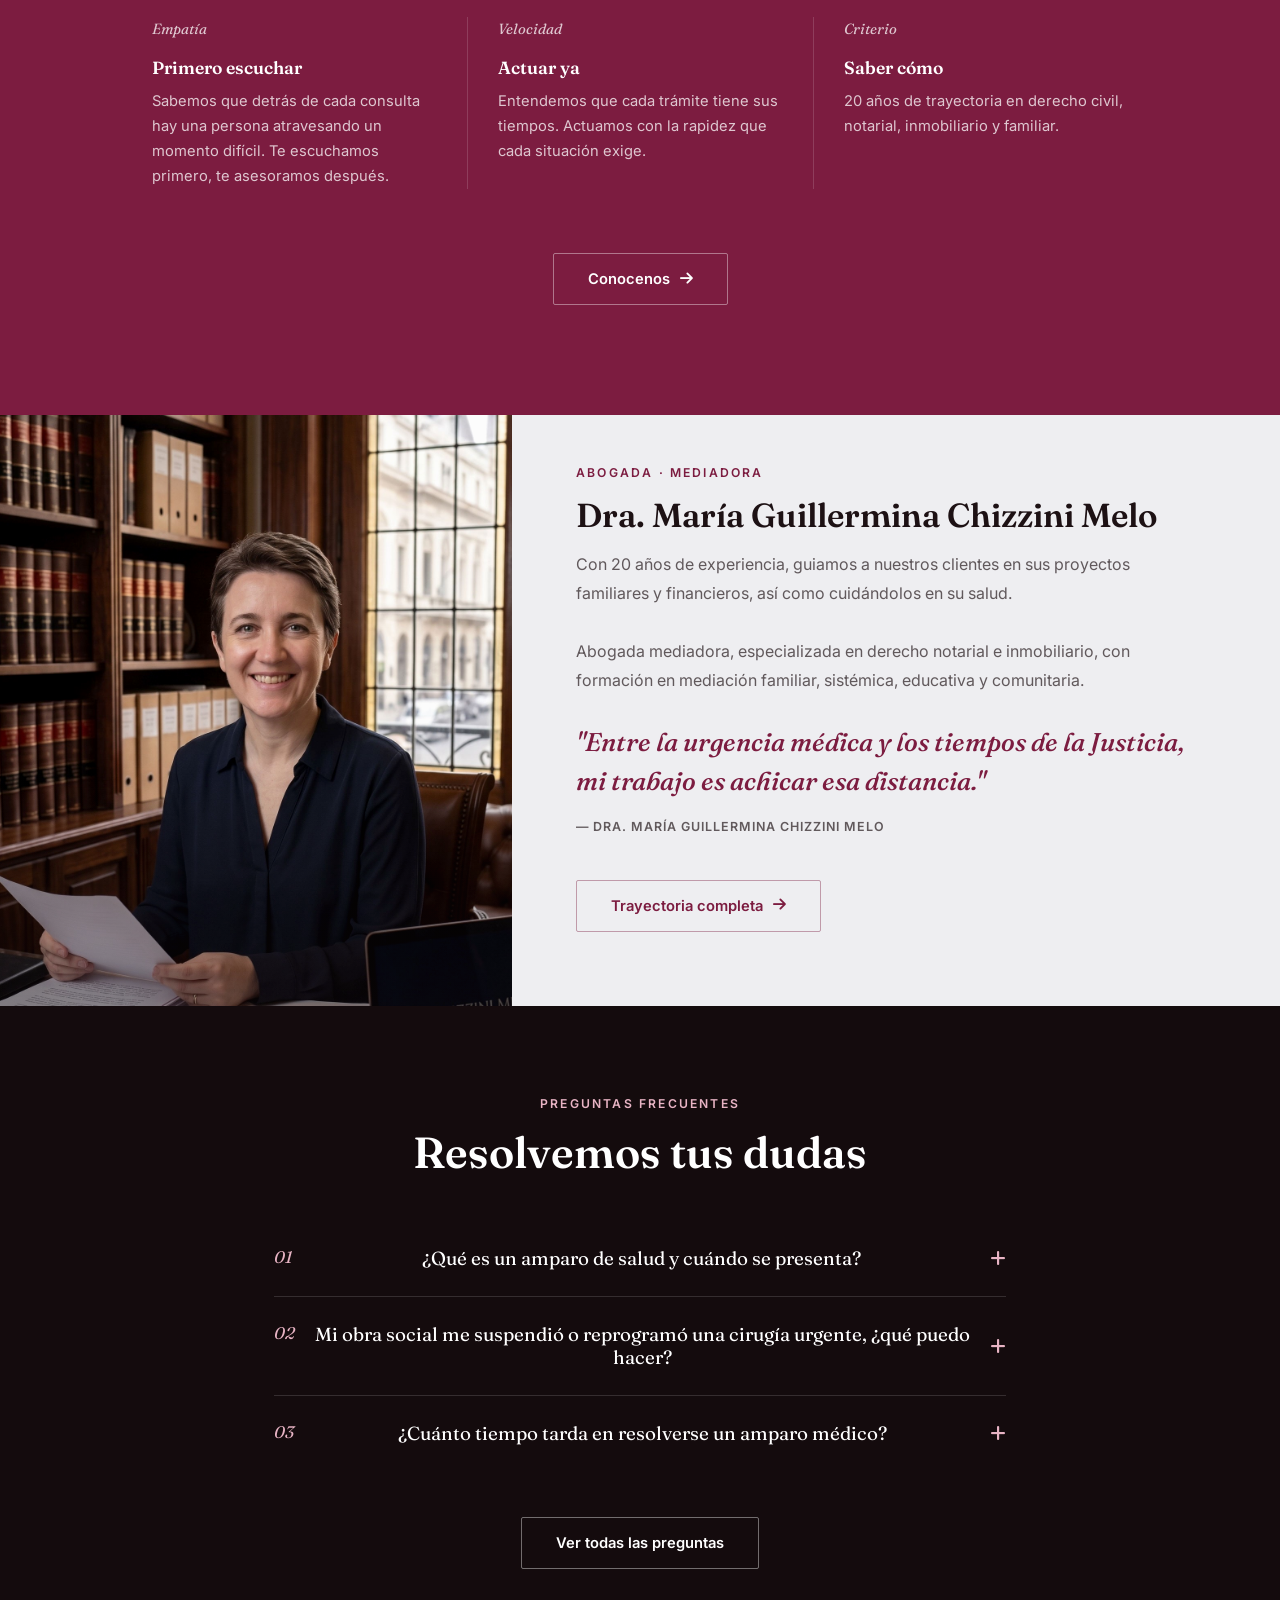
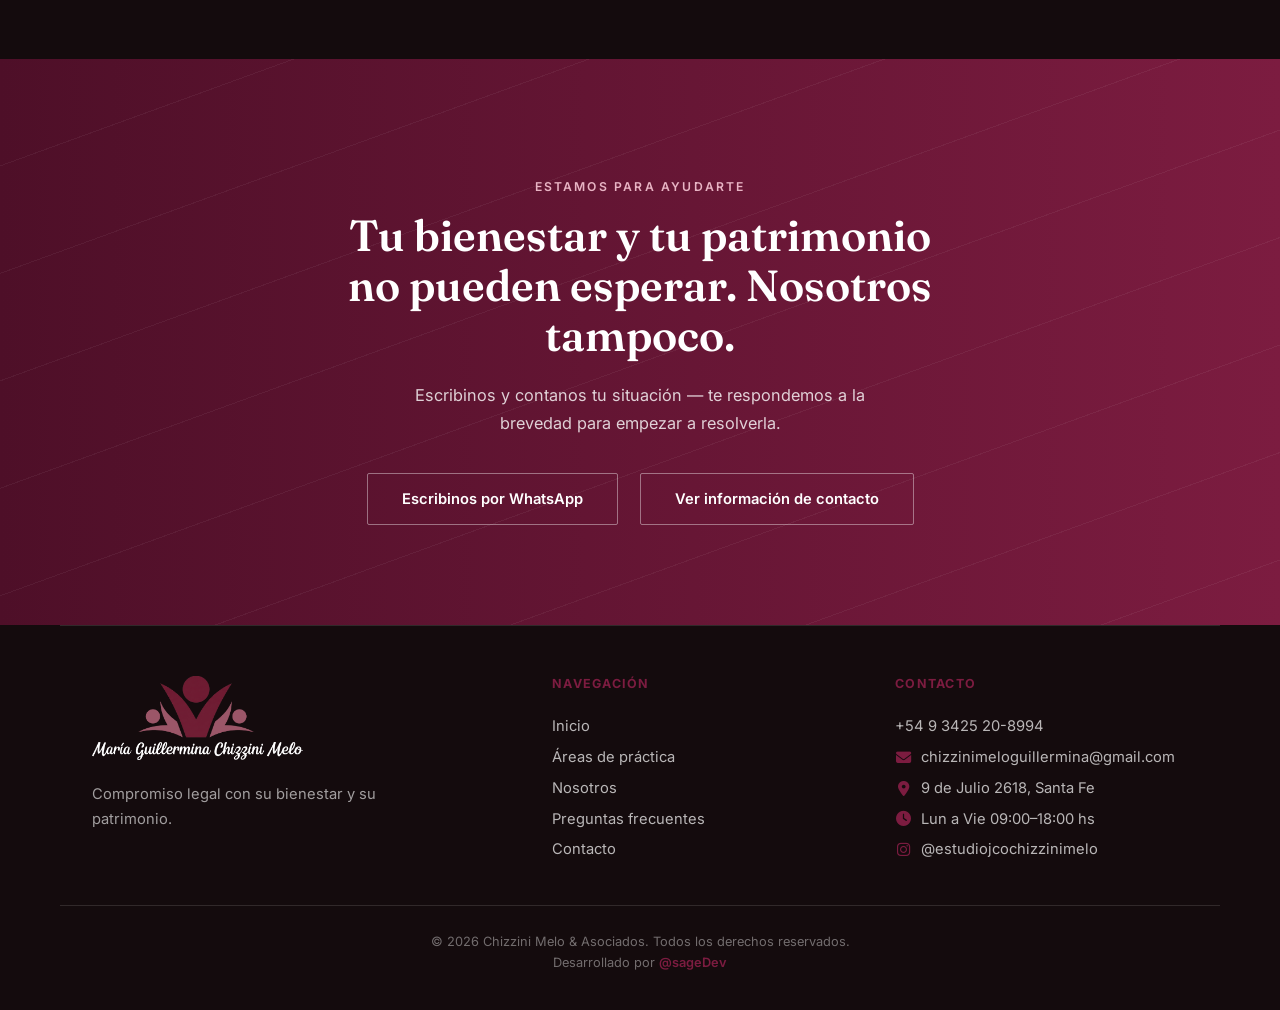
==== commit e0ba7f49: "ajustes 5" ====
--- a/index.html
+++ b/index.html
@@ -3,11 +3,11 @@
 <head>
 <meta charset="UTF-8" />
 <meta name="viewport" content="width=device-width, initial-scale=1.0" />
-<title>Chizzini Melo & Asociados — Derecho de la Salud en Santa Fe</title>
-<meta name="description" content="Estudio Jurídico María Guillermina Chizzini Melo & Asociados. Amparos de salud, defensa urgente de tu cobertura médica en Santa Fe. Compromiso y especialización en la defensa de su derecho a la salud." />
+<title>Chizzini Melo & Asociados — Estudio Jurídico en Santa Fe</title>
+<meta name="description" content="Estudio Jurídico María Guillermina Chizzini Melo & Asociados. Amparos de salud, sucesorios, jubilaciones, divorcios y regímenes parentales en Santa Fe. Compromiso legal con su bienestar y su patrimonio." />
 <link rel="icon" type="image/png" href="favicon.png" />
-<meta property="og:title" content="Chizzini Melo & Asociados — Derecho de la Salud" />
-<meta property="og:description" content="Compromiso y especialización en la defensa de su derecho a la salud." />
+<meta property="og:title" content="Chizzini Melo & Asociados — Estudio Jurídico en Santa Fe" />
+<meta property="og:description" content="Compromiso legal con su bienestar y su patrimonio." />
 <meta property="og:image" content="og.png" />
 <link rel="preconnect" href="https://fonts.googleapis.com">
 <link rel="preconnect" href="https://fonts.gstatic.com" crossorigin>
@@ -28,8 +28,8 @@
     </a>
     <nav class="desk">
       <a href="index.html#top">Inicio</a>
-      <a href="index.html#salud">Áreas</a>
-      <a href="nosotros.html">Sobre mí</a>
+      <a href="index.html#areas">Áreas</a>
+      <a href="nosotros.html">Nosotros</a>
       <a href="index.html#faq">Preguntas</a>
       <a href="contacto.html">Contacto</a>
     </nav>
@@ -45,8 +45,8 @@
   <img src="logo-nuevo-dark.png" alt="Chizzini Melo & Asociados" class="mnav-badge" />
   <div class="mnav-divider"></div>
   <a href="index.html#top">Inicio</a>
-  <a href="index.html#salud">Áreas</a>
-  <a href="nosotros.html">Sobre mí</a>
+  <a href="index.html#areas">Áreas</a>
+  <a href="nosotros.html">Nosotros</a>
   <a href="index.html#faq">Preguntas</a>
   <a href="contacto.html">Contacto</a>
   <a href="https://wa.me/5493425208994?text=Hola%2C%20quiero%20hacer%20una%20consulta" class="mnav-cta">WhatsApp</a>
@@ -59,12 +59,12 @@
   <div class="hero-inner">
     <div class="hero-grid">
       <div class="hero-text">
-        <p class="eyebrow eyebrow-light reveal">Abogada · Derecho de la Salud en Santa Fe</p>
-        <h1 class="reveal">El derecho a la<br />salud <em>no espera</em>.</h1>
-        <p class="hero-sub reveal">Compromiso y especialización en la defensa de tu derecho a la salud. <span class="hero-sub-extra">Actúo con la rapidez que cada situación exige, acompañándote en cada paso del proceso judicial.</span></p>
+        <p class="eyebrow eyebrow-light reveal">Estudio Jurídico en Santa Fe</p>
+        <h1 class="reveal">Compromiso legal con su <em>bienestar</em> y su patrimonio.</h1>
+        <p class="hero-sub reveal">Con 20 años de experiencia, guiamos a nuestros clientes en sus proyectos familiares y financieros. <span class="hero-sub-extra">Nuestra abogada está especializada en derecho notarial e inmobiliario, con formación en mediación familiar, sistémica, educativa y comunitaria.</span></p>
         <div class="hero-ctas reveal">
-          <a href="https://wa.me/5493425208994?text=Hola%2C%20quiero%20hacer%20una%20consulta" class="btn btn-solid">Escribime por WhatsApp</a>
-          <a href="#salud" class="btn btn-ghost-light">Ver áreas de práctica</a>
+          <a href="https://wa.me/5493425208994?text=Hola%2C%20quiero%20hacer%20una%20consulta" class="btn btn-solid">Escribinos por WhatsApp</a>
+          <a href="#areas" class="btn btn-ghost-light">Ver áreas de práctica</a>
         </div>
       </div>
       <div class="hero-mark reveal-right">
@@ -73,8 +73,8 @@
     </div>
     <div class="hero-ticker reveal">
       <div class="hero-ticker-item">
-        <span class="hero-ticker-num">48-72hs</span>
-        <span class="hero-ticker-label">Orden judicial para destrabar tu cobertura</span>
+        <span class="hero-ticker-num">20 años</span>
+        <span class="hero-ticker-label">Guiando proyectos familiares y patrimoniales</span>
       </div>
       <div class="hero-ticker-item">
         <span class="hero-ticker-num">Guardia pasiva</span>
@@ -106,48 +106,70 @@
   </div>
 </section>
 
-<!-- ═══ AMPAROS DE SALUD — banner full-bleed ═══ -->
-<section class="spec-banner" id="salud">
-  <div class="spec-bg"></div>
-  <div class="spec-tint"></div>
-  <div class="spec-inner">
-    <p class="eyebrow reveal">Mi especialización</p>
-    <h2 class="reveal">Amparos de Salud</h2>
-    <p class="reveal">Cuando tu obra social o prepaga te niega una cobertura, demora una cirugía o retrasa un tratamiento, actúo con la urgencia que tu salud necesita. Inicio el amparo judicial correspondiente para destrabar tu situación lo antes posible.</p>
-    <div class="spec-tags reveal">
-      <span>Negativa de cobertura</span><span>Cirugías demoradas</span><span>Medicación de alta complejidad</span><span>Fertilización asistida</span>
-    </div>
-  </div>
-  <a href="amparos-de-salud.html" class="spec-cta spec-cta--right reveal">Ver detalles del área <i class="fa-solid fa-arrow-right"></i></a>
-</section>
-
-<!-- ═══ CIVIL Y FAMILIA — banner al mismo nivel, alineado a la derecha ═══ -->
-<section class="spec-banner alt">
-  <div class="spec-tint alt"></div>
-  <i class="ti ti-scale spec-motif"></i>
-  <div class="spec-inner">
-    <p class="eyebrow reveal">También te acompaño en</p>
-    <h2 class="reveal">Derecho Civil y de Familia</h2>
-    <p class="reveal">Asesoramiento integral en contratos, regímenes matrimoniales, sucesiones y reclamos por responsabilidad de daños.</p>
-    <div class="spec-tags reveal">
-      <span>Contratos</span><span>Regímenes matrimoniales</span><span>Sucesiones</span><span>Reclamos por daños</span>
-    </div>
-  </div>
-  <a href="civil-y-familia.html" class="spec-cta spec-cta--left reveal">Ver detalles del área <i class="fa-solid fa-arrow-right"></i></a>
+<!-- ═══ ÁREAS DE PRÁCTICA — grid de 7 tarjetas ═══ -->
+<section class="areas-grid-section" id="areas">
+  <div class="sec-head">
+    <p class="eyebrow reveal">Áreas de práctica</p>
+    <h2 class="reveal">Un estudio, toda tu vida legal</h2>
+  </div>
+  <div class="areas-grid">
+    <a href="amparos-de-salud.html" class="area-card reveal">
+      <span class="area-num">01</span>
+      <h3>Amparos de salud</h3>
+      <p>Acciones judiciales urgentes para destrabar coberturas médicas negadas por obras sociales o prepagas.</p>
+      <span class="area-more">Ver más <i class="fa-solid fa-arrow-right"></i></span>
+    </a>
+    <a href="sucesorios.html" class="area-card reveal">
+      <span class="area-num">02</span>
+      <h3>Sucesorios</h3>
+      <p>Trámites de herencias, desde la declaratoria de herederos hasta la partición de bienes.</p>
+      <span class="area-more">Ver más <i class="fa-solid fa-arrow-right"></i></span>
+    </a>
+    <a href="jubilaciones.html" class="area-card reveal">
+      <span class="area-num">03</span>
+      <h3>Jubilaciones</h3>
+      <p>Gestión y reclamos previsionales ante ANSES para acceder a tu jubilación o pensión.</p>
+      <span class="area-more">Ver más <i class="fa-solid fa-arrow-right"></i></span>
+    </a>
+    <a href="cobro-de-pesos.html" class="area-card reveal">
+      <span class="area-num">04</span>
+      <h3>Cobro de pesos</h3>
+      <p>Reclamos judiciales y extrajudiciales para el cobro de deudas y obligaciones impagas.</p>
+      <span class="area-more">Ver más <i class="fa-solid fa-arrow-right"></i></span>
+    </a>
+    <a href="quiebras.html" class="area-card reveal">
+      <span class="area-num">05</span>
+      <h3>Quiebras</h3>
+      <p>Asesoramiento en procesos concursales y de quiebra, para deudores y acreedores.</p>
+      <span class="area-more">Ver más <i class="fa-solid fa-arrow-right"></i></span>
+    </a>
+    <a href="divorcios.html" class="area-card reveal">
+      <span class="area-num">06</span>
+      <h3>Divorcios</h3>
+      <p>Divorcios de mutuo acuerdo o contenciosos, con acompañamiento integral del proceso.</p>
+      <span class="area-more">Ver más <i class="fa-solid fa-arrow-right"></i></span>
+    </a>
+    <a href="regimenes-parentales.html" class="area-card reveal">
+      <span class="area-num">07</span>
+      <h3>Regímenes parentales</h3>
+      <p>Acuerdos de cuidado, comunicación y responsabilidad parental para resguardar a los hijos.</p>
+      <span class="area-more">Ver más <i class="fa-solid fa-arrow-right"></i></span>
+    </a>
+  </div>
 </section>
 
 <!-- ═══ CÓMO TRABAJAMOS — timeline ═══ -->
 <section class="timeline">
   <div class="sec-head">
-    <p class="eyebrow reveal">Cómo trabajo</p>
+    <p class="eyebrow reveal">Cómo trabajamos</p>
     <h2 class="reveal">De tu consulta a la resolución</h2>
   </div>
   <div class="timeline-list">
     <div class="timeline-row">
       <div class="timeline-content reveal-left">
         <span class="timeline-num">01</span>
-        <h4>Contame tu caso</h4>
-        <p>Me escribís por WhatsApp y me contás qué está pasando con tu cobertura o tratamiento.</p>
+        <h4>Contanos tu caso</h4>
+        <p>Nos escribís por WhatsApp y nos contás tu situación, sea cual sea el área.</p>
       </div>
       <div class="timeline-content"></div>
       <div class="timeline-dot"></div>
@@ -156,16 +178,16 @@
       <div class="timeline-content"></div>
       <div class="timeline-content reveal-right">
         <span class="timeline-num">02</span>
-        <h4>Evalúo la urgencia</h4>
-        <p>Analizo tu situación y defino si corresponde intimación previa o amparo directo.</p>
+        <h4>Analizamos tu caso</h4>
+        <p>Estudiamos la situación y definimos la estrategia legal más conveniente para vos.</p>
       </div>
       <div class="timeline-dot"></div>
     </div>
     <div class="timeline-row">
       <div class="timeline-content reveal-left">
         <span class="timeline-num">03</span>
-        <h4>Inicio la acción</h4>
-        <p>Presento el amparo con pedido de medida cautelar para una resolución judicial rápida.</p>
+        <h4>Iniciamos la gestión</h4>
+        <p>Presentamos el trámite o la acción judicial correspondiente a tu caso.</p>
       </div>
       <div class="timeline-content"></div>
       <div class="timeline-dot"></div>
@@ -174,8 +196,8 @@
       <div class="timeline-content"></div>
       <div class="timeline-content reveal-right">
         <span class="timeline-num">04</span>
-        <h4>Te acompaño hasta el final</h4>
-        <p>Sigo el cumplimiento de la orden judicial hasta que tu cobertura esté garantizada.</p>
+        <h4>Te acompañamos hasta el final</h4>
+        <p>Seguimos tu caso hasta resolverlo, manteniéndote informado en cada etapa.</p>
       </div>
       <div class="timeline-dot"></div>
     </div>
@@ -185,28 +207,28 @@
 <!-- ═══ POR QUÉ CHIZZINI MELO ═══ -->
 <section class="why-row">
   <div class="sec-head">
-    <p class="eyebrow reveal">Por qué elegirme</p>
-    <h2 class="reveal">Por qué trabajar conmigo</h2>
+    <p class="eyebrow reveal">Por qué elegirnos</p>
+    <h2 class="reveal">Por qué trabajar con nosotros</h2>
   </div>
   <div class="why-cols">
     <div class="why-col reveal">
       <p class="why-big">Empatía</p>
       <h4>Primero escuchar</h4>
-      <p>Sé que detrás de cada consulta hay una persona atravesando un momento difícil. Te escucho primero, te asesoro después.</p>
+      <p>Sabemos que detrás de cada consulta hay una persona atravesando un momento difícil. Te escuchamos primero, te asesoramos después.</p>
     </div>
     <div class="why-col reveal">
       <p class="why-big">Velocidad</p>
       <h4>Actuar ya</h4>
-      <p>Cada día de demora puede afectar tu salud. Actúo con la rapidez que la urgencia médica exige.</p>
+      <p>Entendemos que cada trámite tiene sus tiempos. Actuamos con la rapidez que cada situación exige.</p>
     </div>
     <div class="why-col reveal">
       <p class="why-big">Criterio</p>
       <h4>Saber cómo</h4>
-      <p>Trayectoria específica en regulación sanitaria y litigios contra obras sociales y prepagas de alcance nacional.</p>
+      <p>20 años de trayectoria en derecho civil, notarial, inmobiliario y familiar.</p>
     </div>
   </div>
   <div class="why-more reveal">
-    <a href="nosotros.html" class="btn btn-ghost-light">Conoceme <i class="fa-solid fa-arrow-right"></i></a>
+    <a href="nosotros.html" class="btn btn-ghost-light">Conocenos <i class="fa-solid fa-arrow-right"></i></a>
   </div>
 </section>
 
@@ -219,8 +241,8 @@
     <div class="about-teaser-content reveal-right">
       <p class="eyebrow">Abogada · Mediadora</p>
       <h2>Dra. María Guillermina Chizzini Melo</h2>
-      <p class="bio">Ejerzo en Santa Fe con la convicción de que el acceso a la salud es un derecho fundamental que no puede esperar los tiempos de la burocracia: una defensa jurídica rápida, humana y altamente especializada.</p>
-      <p class="bio">Abogada litigante matriculada en la provincia de Santa Fe, especializada en Derecho de la Salud y bioética, con sólida trayectoria en amparos médicos contra entidades prestadoras de alcance nacional y provincial.</p>
+      <p class="bio">Con 20 años de experiencia, guiamos a nuestros clientes en sus proyectos familiares y financieros, así como cuidándolos en su salud.</p>
+      <p class="bio">Abogada mediadora, especializada en derecho notarial e inmobiliario, con formación en mediación familiar, sistémica, educativa y comunitaria.</p>
       <p class="about-quote">"Entre la urgencia médica y los tiempos de la Justicia, mi trabajo es achicar esa distancia."</p>
       <p class="about-quote-author">— Dra. María Guillermina Chizzini Melo</p>
       <a href="nosotros.html" class="btn btn-ghost-vino about-cta">Trayectoria completa <i class="fa-solid fa-arrow-right"></i></a>
@@ -232,7 +254,7 @@
 <section class="faq" id="faq">
   <div class="sec-head">
     <p class="eyebrow reveal">Preguntas frecuentes</p>
-    <h2 class="reveal">Resuelvo tus dudas</h2>
+    <h2 class="reveal">Resolvemos tus dudas</h2>
   </div>
   <div class="faq-list">
     <div class="faq-item reveal">
@@ -255,7 +277,7 @@
           <span class="faq-icon"><i class="fa-solid fa-plus"></i></span>
         </button>
         <div class="faq-a">
-          <p>Lo primero es intimar de inmediato, con una carta documento o nota formal. Si la negativa persiste, inicio la vía judicial del amparo con un pedido de medida cautelar para que el juez ordene la realización de la cirugía de forma inmediata.</p>
+          <p>Lo primero es intimar de inmediato, con una carta documento o nota formal. Si la negativa persiste, iniciamos la vía judicial del amparo con un pedido de medida cautelar para que el juez ordene la realización de la cirugía de forma inmediata.</p>
         </div>
       </div>
     </div>
@@ -267,7 +289,7 @@
           <span class="faq-icon"><i class="fa-solid fa-plus"></i></span>
         </button>
         <div class="faq-a">
-          <p>El proceso completo puede llevar unos meses, pero a través de la medida cautelar el juez suele emitir una orden de cumplimiento obligatorio en un plazo breve — habitualmente entre 48 horas y pocos días desde que presento la demanda.</p>
+          <p>El proceso completo puede llevar unos meses, pero a través de la medida cautelar el juez suele emitir una orden de cumplimiento obligatorio en un plazo breve — habitualmente entre 48 horas y pocos días desde que presentamos la demanda.</p>
         </div>
       </div>
     </div>
@@ -280,11 +302,11 @@
 <!-- ═══ CTA + FOOTER combinados ═══ -->
 <div class="close-block">
   <div class="close-cta">
-    <p class="eyebrow reveal">Estoy para ayudarte</p>
-    <h2>Tu salud no puede esperar. Yo tampoco.</h2>
-    <p class="close-cta-sub reveal">Escribime y contame tu situación — te respondo a la brevedad para empezar a resolverla.</p>
+    <p class="eyebrow reveal">Estamos para ayudarte</p>
+    <h2>Tu bienestar y tu patrimonio no pueden esperar. Nosotros tampoco.</h2>
+    <p class="close-cta-sub reveal">Escribinos y contanos tu situación — te respondemos a la brevedad para empezar a resolverla.</p>
     <div class="close-cta-actions">
-      <a href="https://wa.me/5493425208994?text=Hola%2C%20quiero%20hacer%20una%20consulta" class="btn btn-ghost-light">Escribime por WhatsApp</a>
+      <a href="https://wa.me/5493425208994?text=Hola%2C%20quiero%20hacer%20una%20consulta" class="btn btn-ghost-light">Escribinos por WhatsApp</a>
       <a href="contacto.html" class="btn btn-ghost-light">Ver información de contacto</a>
     </div>
   </div>
@@ -292,13 +314,13 @@
     <div class="footer-top">
       <div class="footer-brand">
         <img src="logo-nuevo.png" alt="Chizzini Melo & Asociados" />
-        <p class="footer-tagline">Compromiso y especialización en la defensa de tu derecho a la salud.</p>
+        <p class="footer-tagline">Compromiso legal con su bienestar y su patrimonio.</p>
       </div>
       <div class="footer-col">
         <h5>Navegación</h5>
         <a href="index.html#top">Inicio</a>
-        <a href="index.html#salud">Áreas de práctica</a>
-        <a href="nosotros.html">Sobre mí</a>
+        <a href="index.html#areas">Áreas de práctica</a>
+        <a href="nosotros.html">Nosotros</a>
         <a href="index.html#faq">Preguntas frecuentes</a>
         <a href="contacto.html">Contacto</a>
       </div>
@@ -306,8 +328,8 @@
         <h5>Contacto</h5>
         <a href="https://wa.me/5493425208994?text=Hola%2C%20quiero%20hacer%20una%20consulta">+54 9 3425 20-8994</a>
         <a href="mailto:chizzinimeloguillermina@gmail.com"><i class="fa-solid fa-envelope"></i> chizzinimeloguillermina@gmail.com</a>
-        <p><i class="fa-solid fa-location-dot"></i> Santa Fe Capital, Santa Fe</p>
-        <p><i class="fa-solid fa-clock"></i> Lun a Vie 08:00–16:00 hs</p>
+        <p><i class="fa-solid fa-location-dot"></i> 9 de Julio 2618, Santa Fe</p>
+        <p><i class="fa-solid fa-clock"></i> Lun a Vie 09:00–18:00 hs</p>
         <a href="https://www.instagram.com/estudiojcochizzinimelo/" target="_blank"><i class="fa-brands fa-instagram"></i> @estudiojcochizzinimelo</a>
       </div>
     </div>
--- a/styles.css
+++ b/styles.css
@@ -7,7 +7,7 @@
   --vino-dark: #4E0F28;
   --vino-mid: #93284F;
   --rose: #E8B4C4;
-  --blush: #F7F5F4;
+  --blush: #EEEEF1;
   --ink: #1D1114;
   --ink-soft: rgba(29, 17, 20, .68);
   --panel: #140B0D;
@@ -155,46 +155,26 @@
 .id-item i { color: var(--rose); font-size: .8rem; }
 @keyframes idScroll { from { transform: translateX(0); } to { transform: translateX(-50%); } }
 
-/* ═══ AMPAROS DE SALUD — banner full-bleed ═══ */
-.spec-banner { position: relative; overflow: hidden; color: #fff; min-height: 60vh; display: flex; align-items: center; padding: 0; }
-.spec-bg { position: absolute; inset: 0; z-index: 0; background-image: url('https://images.pexels.com/photos/20519877/pexels-photo-20519877.jpeg?cs=srgb&fm=jpg'); background-size: cover; background-position: center 42%; filter: grayscale(1) contrast(1.1) brightness(.6); }
-.spec-tint { position: absolute; inset: 0; z-index: 0; background: linear-gradient(100deg, rgba(20,11,13,.92) 0%, rgba(124,28,64,.65) 45%, rgba(78,15,40,.45) 100%); }
-.spec-inner { position: relative; z-index: 1; max-width: 720px; margin: 0 clamp(24px, 8vw, 130px); }
-.spec-inner .eyebrow { color: var(--rose); font-size: .76rem; max-width: none; }
-.spec-inner h2 { color: #fff; font-size: clamp(2.4rem, 4.6vw, 3.6rem); margin-bottom: 1.4rem; }
-.spec-inner p { color: rgba(255,255,255,.85); line-height: 1.75; font-size: 1.05rem; margin-bottom: 2rem; max-width: 560px; }
-.spec-tags { display: flex; flex-wrap: wrap; gap: 10px; }
-.spec-tags span { border: 1px solid rgba(255,255,255,.28); color: #fff; font-size: .78rem; padding: 8px 18px; }
-
-/* ═══ CIVIL Y FAMILIA — banner alterno, alineado a la derecha ═══ */
-.spec-banner.alt {
-  background:
-    repeating-linear-gradient(160deg, transparent 0px, transparent 100px, rgba(255,255,255,.05) 100px, rgba(255,255,255,.05) 101px),
-    radial-gradient(ellipse 70% 90% at 15% 15%, rgba(232,180,196,.16) 0%, transparent 60%),
-    linear-gradient(250deg, var(--vino) 0%, var(--vino-dark) 100%);
-  justify-content: flex-end; min-height: 52vh;
-}
-.spec-tint.alt { background: none; }
-.spec-motif {
-  position: absolute; z-index: 0; top: 50%; left: clamp(20px, 6vw, 90px); transform: translateY(-50%);
-  font-size: min(22vw, 220px); color: rgba(255,255,255,.06); pointer-events: none;
-}
-.spec-banner.alt .spec-inner { margin-left: auto; max-width: 820px; text-align: right; }
-.spec-banner.alt .spec-tags { justify-content: flex-end; }
-.spec-banner.alt .spec-inner p { margin-left: auto; max-width: none; }
-
-/* ═══ CTA PROPIO DE CADA ÁREA — ocupa el espacio libre del lado opuesto al contenido ═══ */
-.spec-cta {
-  position: absolute; z-index: 2; top: 50%; transform: translateY(-50%);
-  display: inline-flex; align-items: center; gap: 10px; white-space: nowrap;
-  background: transparent;
-  font-family: 'Inter', sans-serif; font-weight: 600; font-size: .88rem; color: #fff;
-  border: 1.5px solid rgba(255,255,255,.5); padding: 16px 30px; box-shadow: 0 8px 20px rgba(20,11,13,.35);
-  transition: all .25s ease;
-}
-.spec-cta:hover { background: rgba(255,255,255,.1); border-color: #fff; color: #fff; }
-.spec-cta--right { right: clamp(160px, 27vw, 400px); }
-.spec-cta--left { left: clamp(160px, 27vw, 400px); }
+/* ═══ ÁREAS DE PRÁCTICA — grid de 7 tarjetas ═══ */
+.areas-grid-section { background: var(--panel); }
+.areas-grid-section .eyebrow { color: var(--rose); }
+.areas-grid-section .sec-head h2 { color: #fff; }
+.areas-grid {
+  max-width: 1180px; margin: 0 auto; padding: 0 32px;
+  display: grid; grid-template-columns: repeat(3, 1fr); gap: 22px;
+}
+.area-card {
+  position: relative; display: flex; flex-direction: column;
+  background: rgba(255,255,255,.03); border: 1px solid rgba(255,255,255,.1);
+  padding: 34px 28px; transition: all .25s ease;
+}
+.area-card:hover { background: rgba(255,255,255,.05); border-color: var(--vino); transform: translateY(-3px); }
+.area-card:last-child { grid-column: 2; }
+.area-num { font-family: 'Fraunces', serif; font-style: italic; font-weight: 600; color: var(--rose); font-size: 1.3rem; margin-bottom: .8rem; display: block; }
+.area-card h3 { font-family: 'Fraunces', serif; font-weight: 600; color: #fff; font-size: 1.25rem; margin-bottom: .7rem; }
+.area-card p { color: rgba(255,255,255,.7); line-height: 1.65; font-size: .92rem; margin-bottom: 1.4rem; flex: 1; }
+.area-more { display: inline-flex; align-items: center; gap: 8px; color: var(--rose); font-family: 'Inter'; font-weight: 600; font-size: .84rem; transition: gap .25s ease; }
+.area-card:hover .area-more { gap: 14px; }
 
 /* ═══ CÓMO TRABAJAMOS — timeline vertical ═══ */
 .timeline { background: var(--blush); }
@@ -309,8 +289,8 @@
 
 /* ═══════════════════ RESPONSIVE ═══════════════════ */
 @media (max-width: 1024px) {
-  .spec-banner { flex-direction: column; justify-content: center !important; }
-  .spec-cta { position: static; transform: none; margin: 8px auto 96px; }
+  .areas-grid { grid-template-columns: repeat(2, 1fr); }
+  .area-card:last-child { grid-column: 1 / -1; max-width: calc(50% - 11px); margin: 0 auto; }
   .hero-inner h1 { max-width: 100%; }
   .about-teaser-grid { grid-template-columns: 1fr; }
   .about-teaser-photo { height: 340px; }
@@ -372,12 +352,8 @@
 }
 
 @media (max-width: 768px) {
-  .spec-banner { min-height: 70vh; text-align: center; }
-  .spec-inner { margin: 0 auto; padding: 60px 26px; }
-  .spec-tags { justify-content: center; }
-  .spec-banner.alt .spec-inner { margin: 0 auto; text-align: center; }
-  .spec-banner.alt .spec-inner p { margin: 0 auto 2rem; }
-  .spec-banner.alt .spec-tags { justify-content: center; }
+  .areas-grid { grid-template-columns: 1fr; }
+  .area-card:last-child { grid-column: auto; max-width: none; margin: 0; }
 
   .about-teaser-content { text-align: center; padding: 50px 26px; }
   .about-teaser-content p.bio { margin-left: auto; margin-right: auto; }
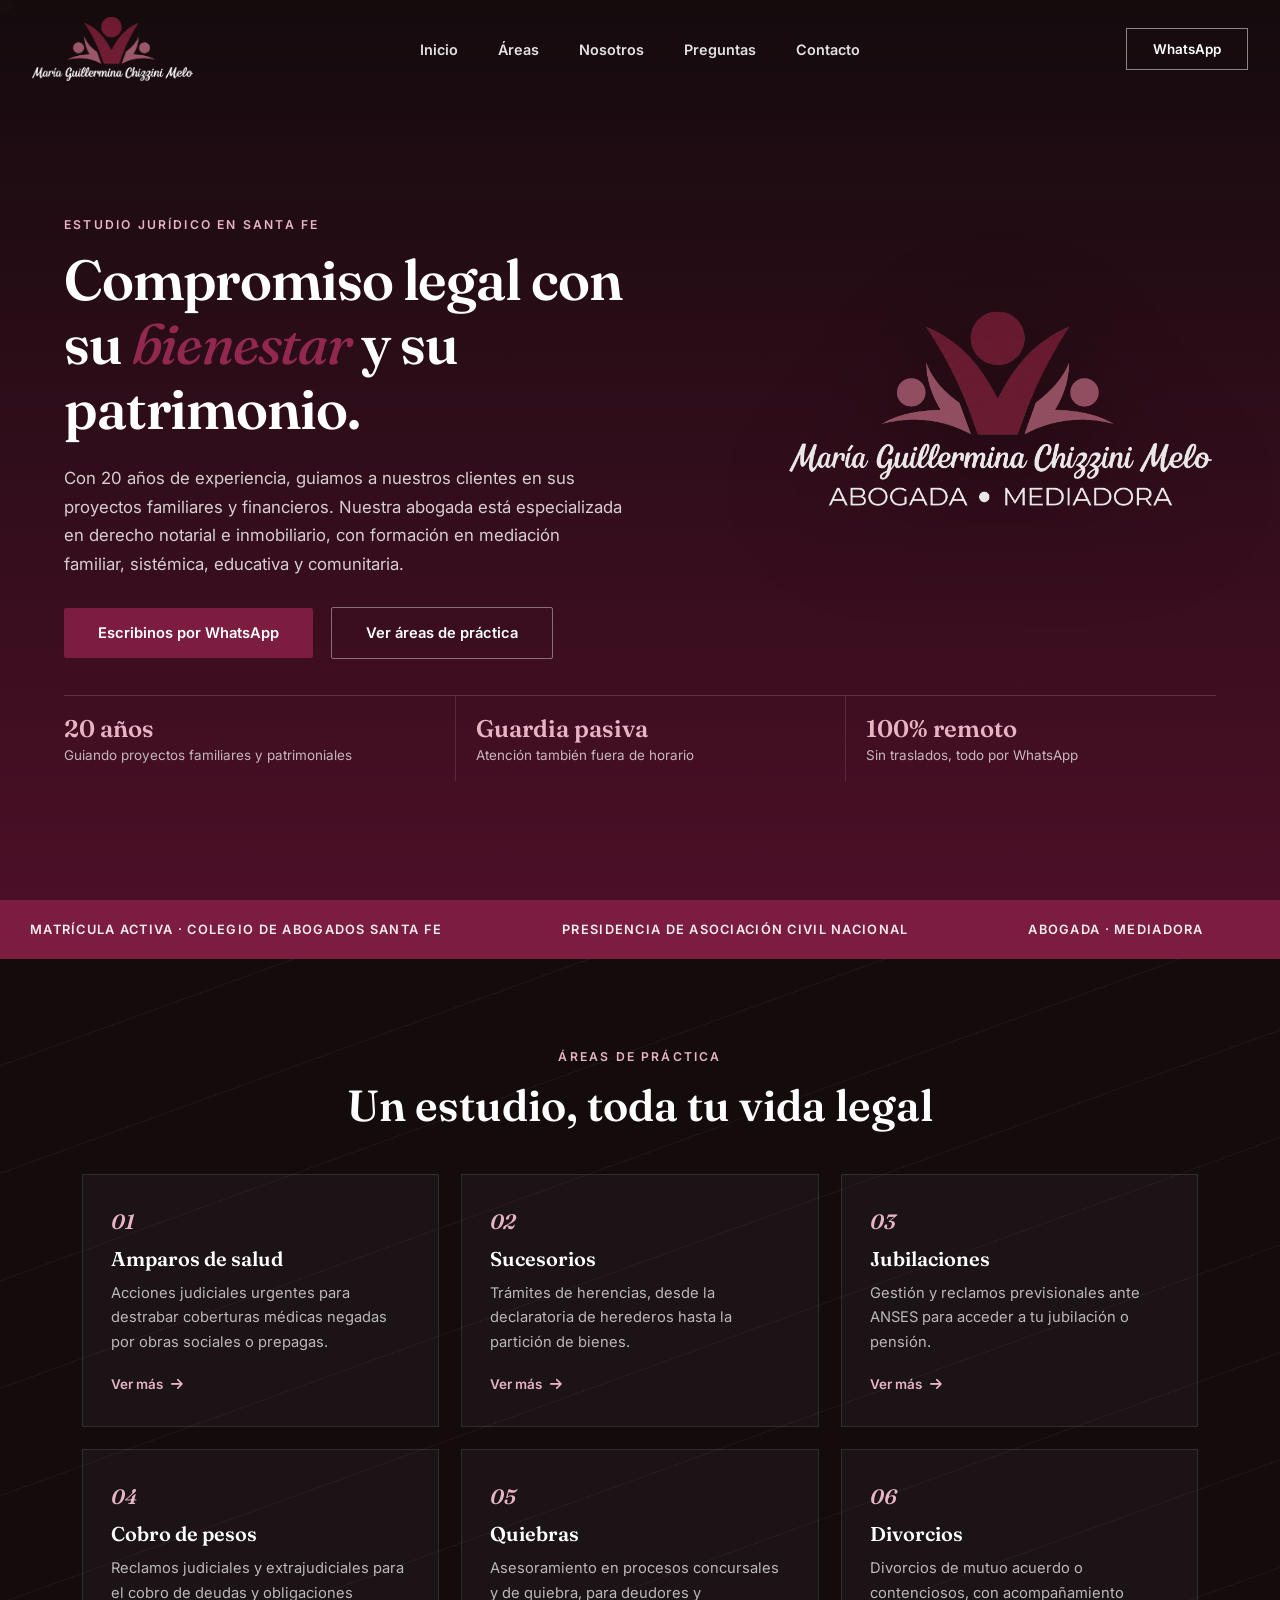
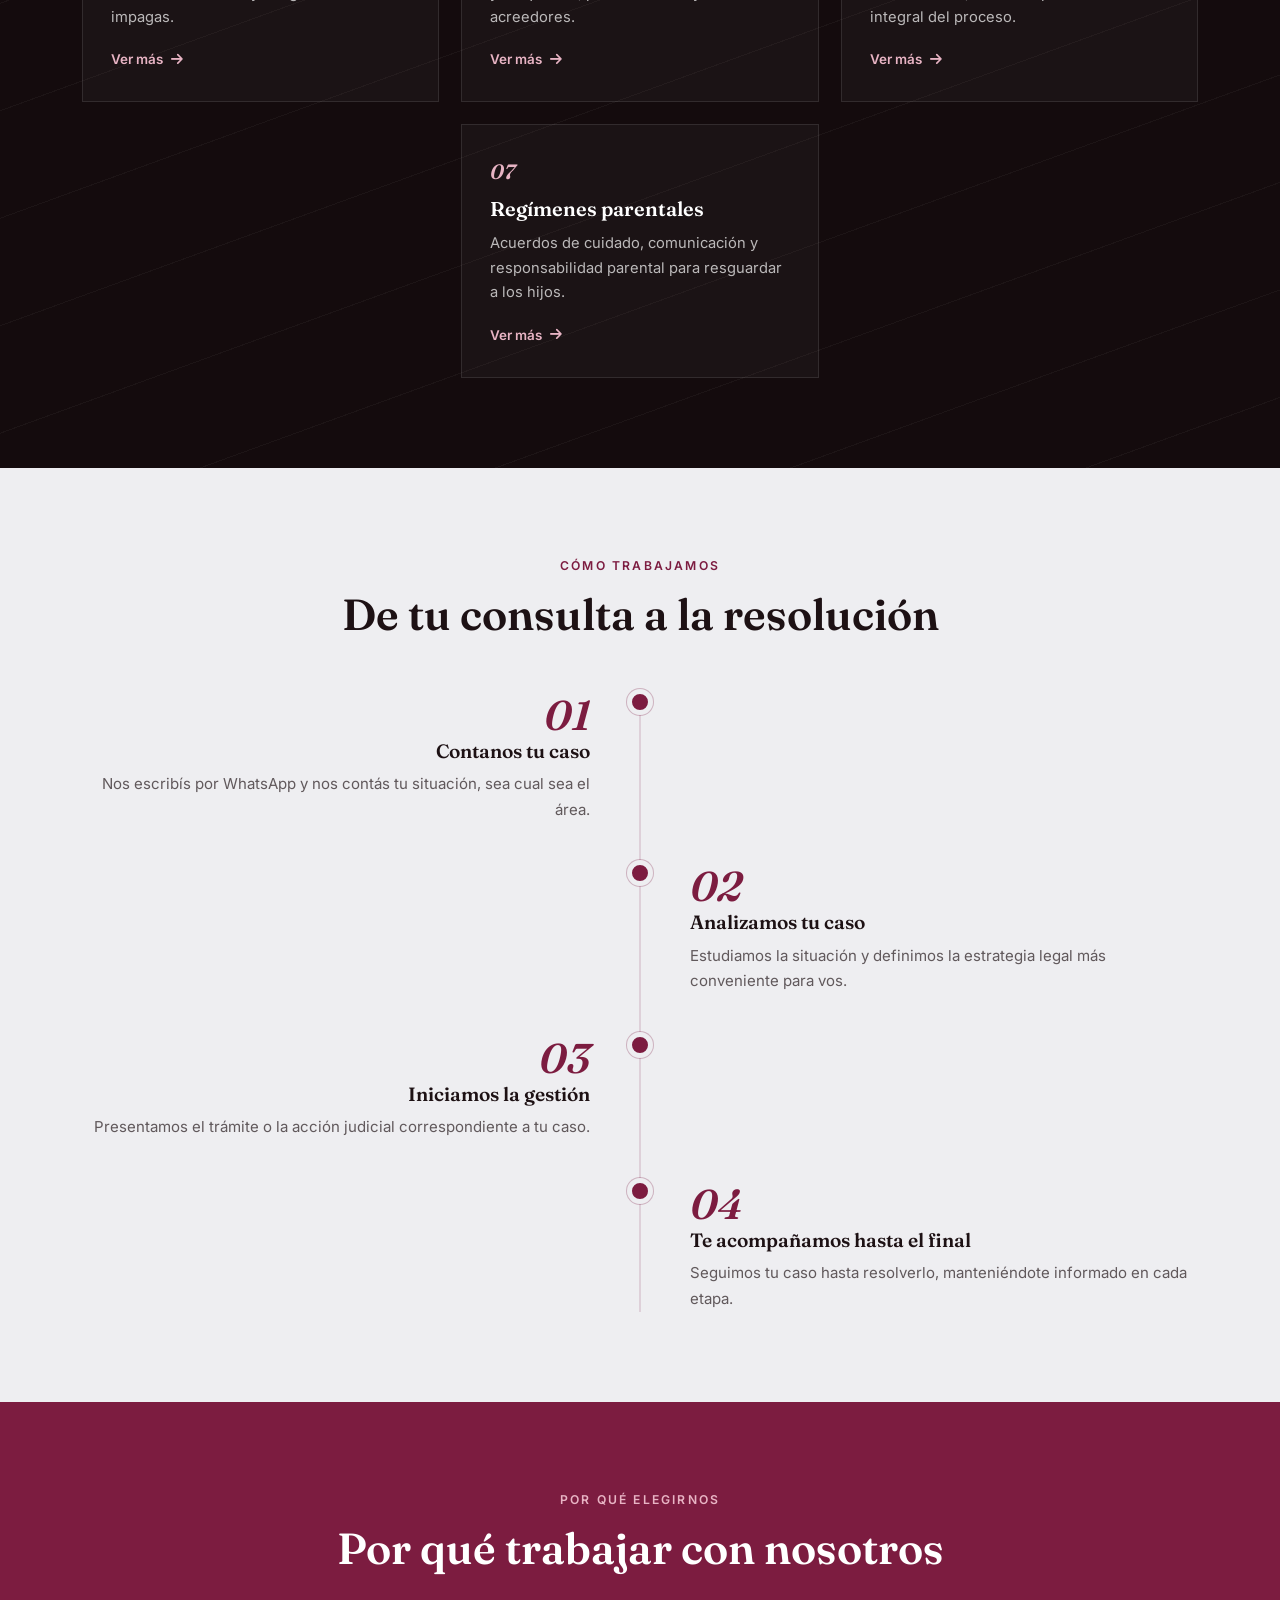
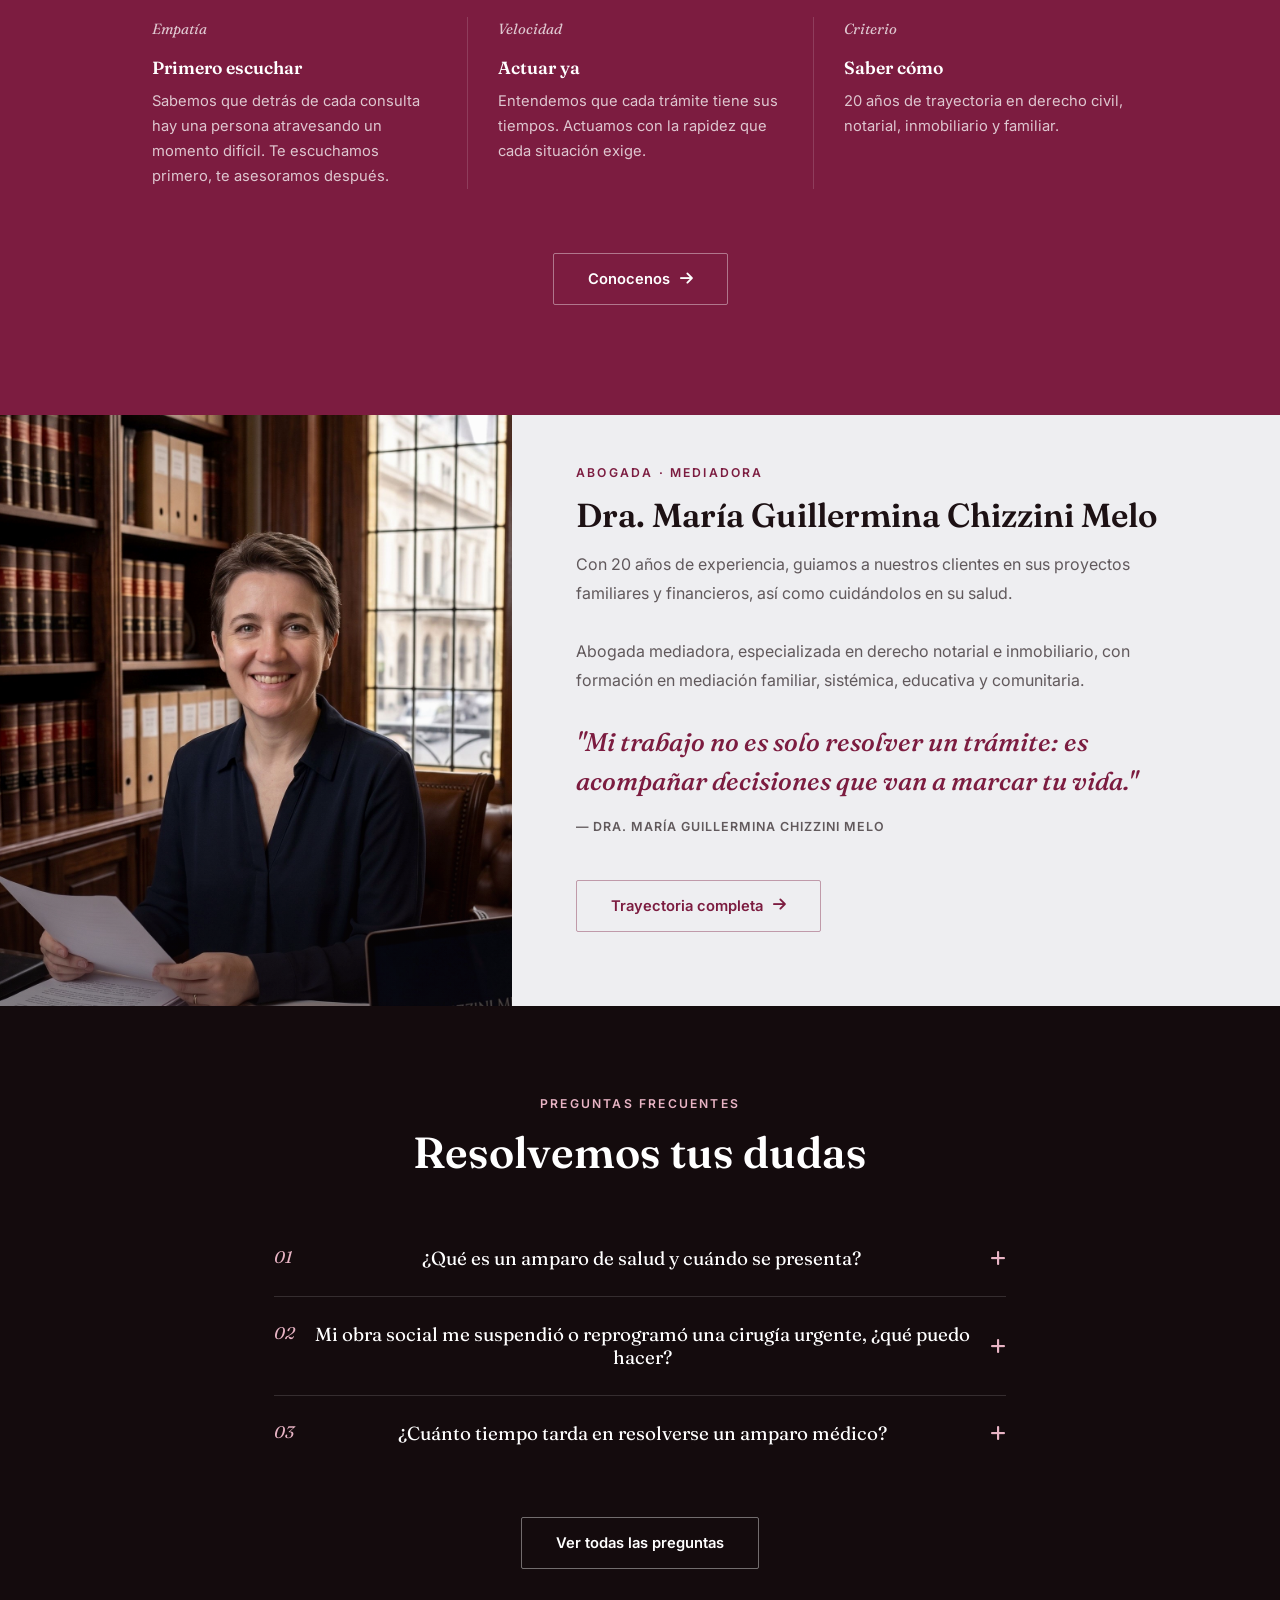
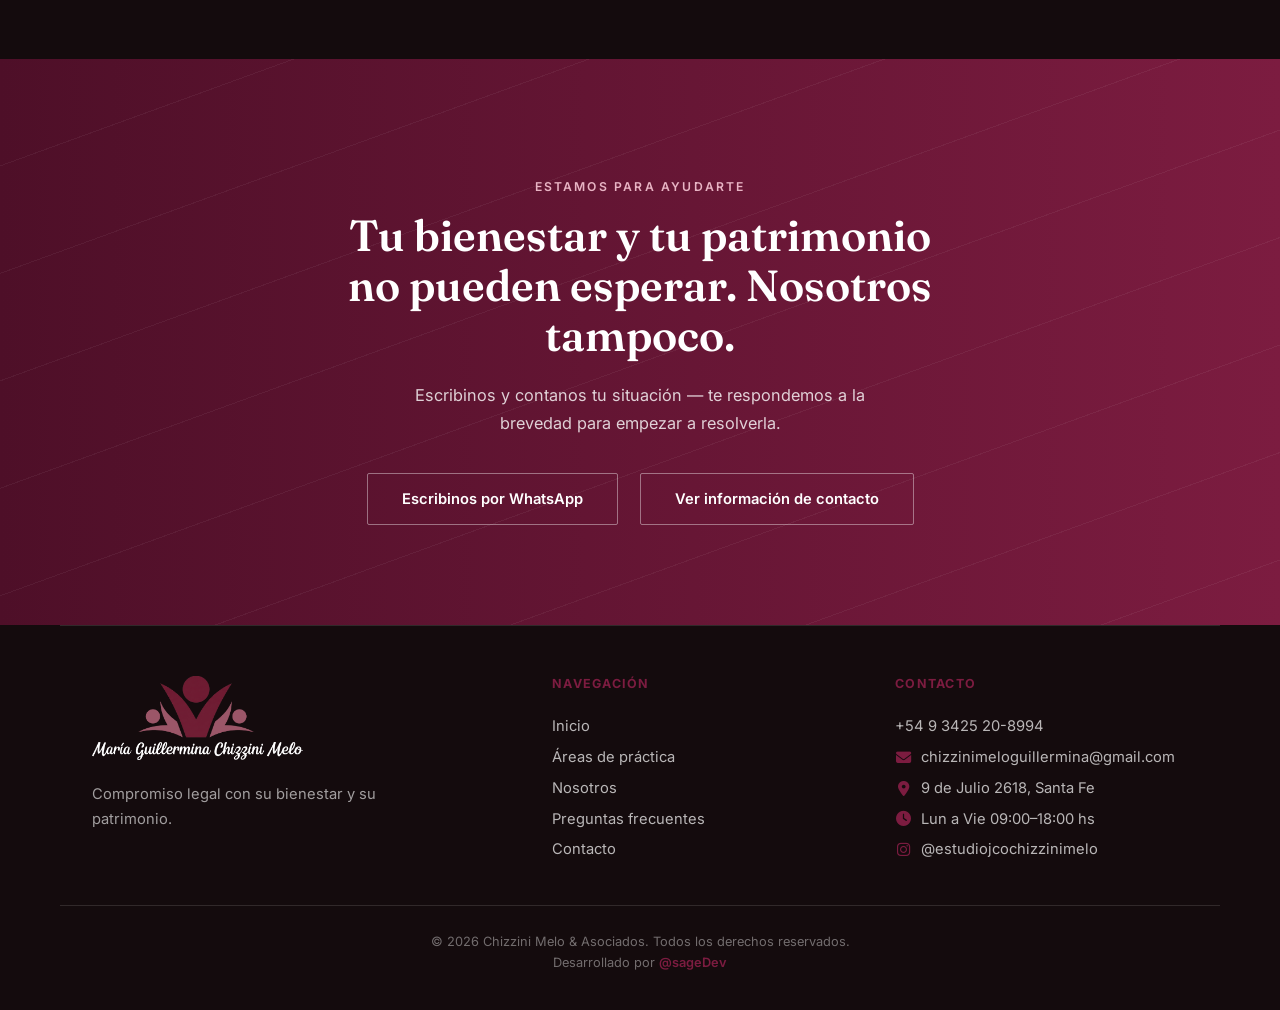
==== commit b245623d: "ajustes 7" ====
--- a/index.html
+++ b/index.html
@@ -243,7 +243,7 @@
       <h2>Dra. María Guillermina Chizzini Melo</h2>
       <p class="bio">Con 20 años de experiencia, guiamos a nuestros clientes en sus proyectos familiares y financieros, así como cuidándolos en su salud.</p>
       <p class="bio">Abogada mediadora, especializada en derecho notarial e inmobiliario, con formación en mediación familiar, sistémica, educativa y comunitaria.</p>
-      <p class="about-quote">"Entre la urgencia médica y los tiempos de la Justicia, mi trabajo es achicar esa distancia."</p>
+      <p class="about-quote">"Mi trabajo no es solo resolver un trámite: es acompañar decisiones que van a marcar tu vida."</p>
       <p class="about-quote-author">— Dra. María Guillermina Chizzini Melo</p>
       <a href="nosotros.html" class="btn btn-ghost-vino about-cta">Trayectoria completa <i class="fa-solid fa-arrow-right"></i></a>
     </div>
--- a/styles.css
+++ b/styles.css
@@ -121,7 +121,7 @@
 .hero-inner .eyebrow { color: var(--rose); }
 .hero-inner h1 {
   font-size: clamp(2.2rem, 4.4vw, 3.8rem); color: #fff; letter-spacing: -.02em; line-height: 1.15;
-  margin-bottom: 1.4rem;
+  max-width: 620px; margin-bottom: 1.4rem;
 }
 .hero-inner h1 em { font-style: italic; color: var(--vino-mid); font-weight: 500; }
 .hero-sub { font-size: 1.05rem; color: rgba(255,255,255,.8); line-height: 1.7; max-width: 560px; margin-bottom: 1.8rem; }
@@ -156,7 +156,11 @@
 @keyframes idScroll { from { transform: translateX(0); } to { transform: translateX(-50%); } }
 
 /* ═══ ÁREAS DE PRÁCTICA — grid de 7 tarjetas ═══ */
-.areas-grid-section { background: var(--panel); }
+.areas-grid-section {
+  background:
+    repeating-linear-gradient(160deg, transparent 0px, transparent 100px, rgba(255,255,255,.04) 100px, rgba(255,255,255,.04) 101px),
+    var(--panel);
+}
 .areas-grid-section .eyebrow { color: var(--rose); }
 .areas-grid-section .sec-head h2 { color: #fff; }
 .areas-grid {
@@ -353,6 +357,7 @@
 
 @media (max-width: 768px) {
   .areas-grid { grid-template-columns: 1fr; }
+  .area-card { align-items: center; text-align: center; }
   .area-card:last-child { grid-column: auto; max-width: none; margin: 0; }
 
   .about-teaser-content { text-align: center; padding: 50px 26px; }
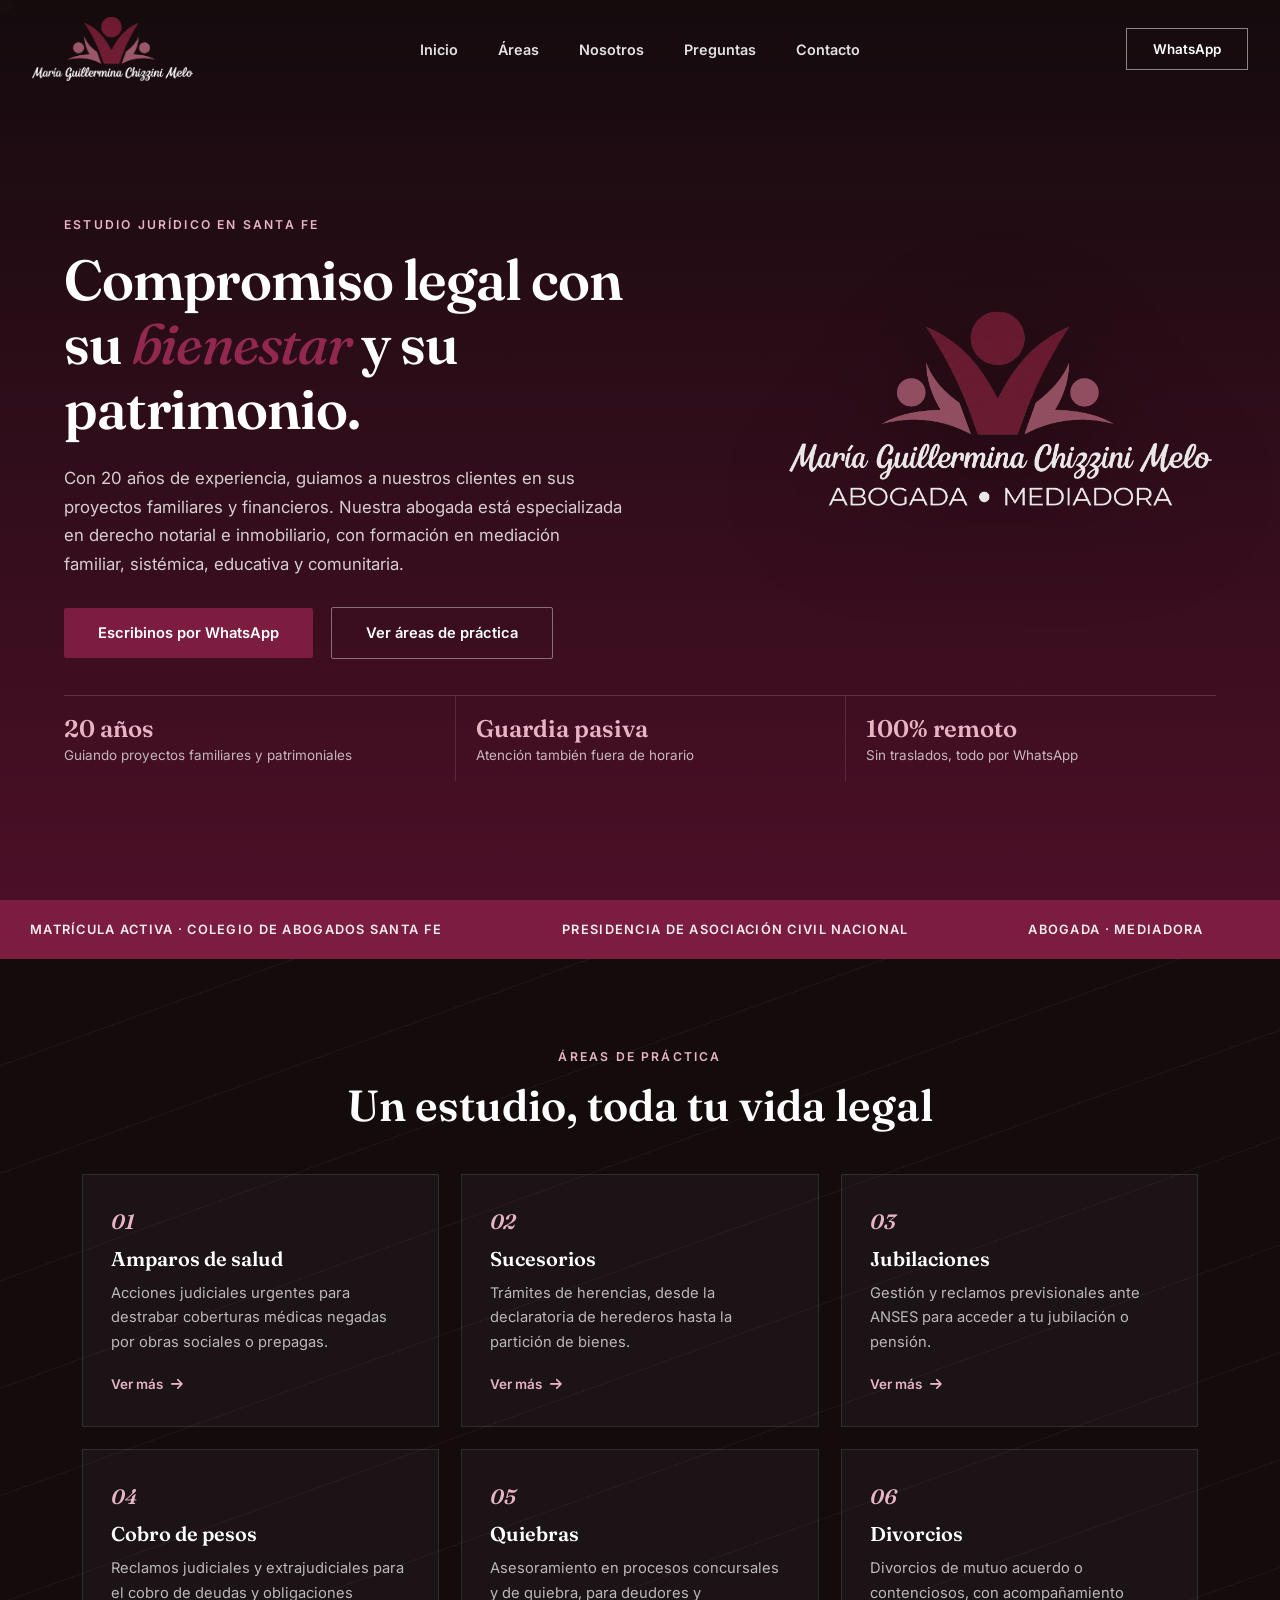
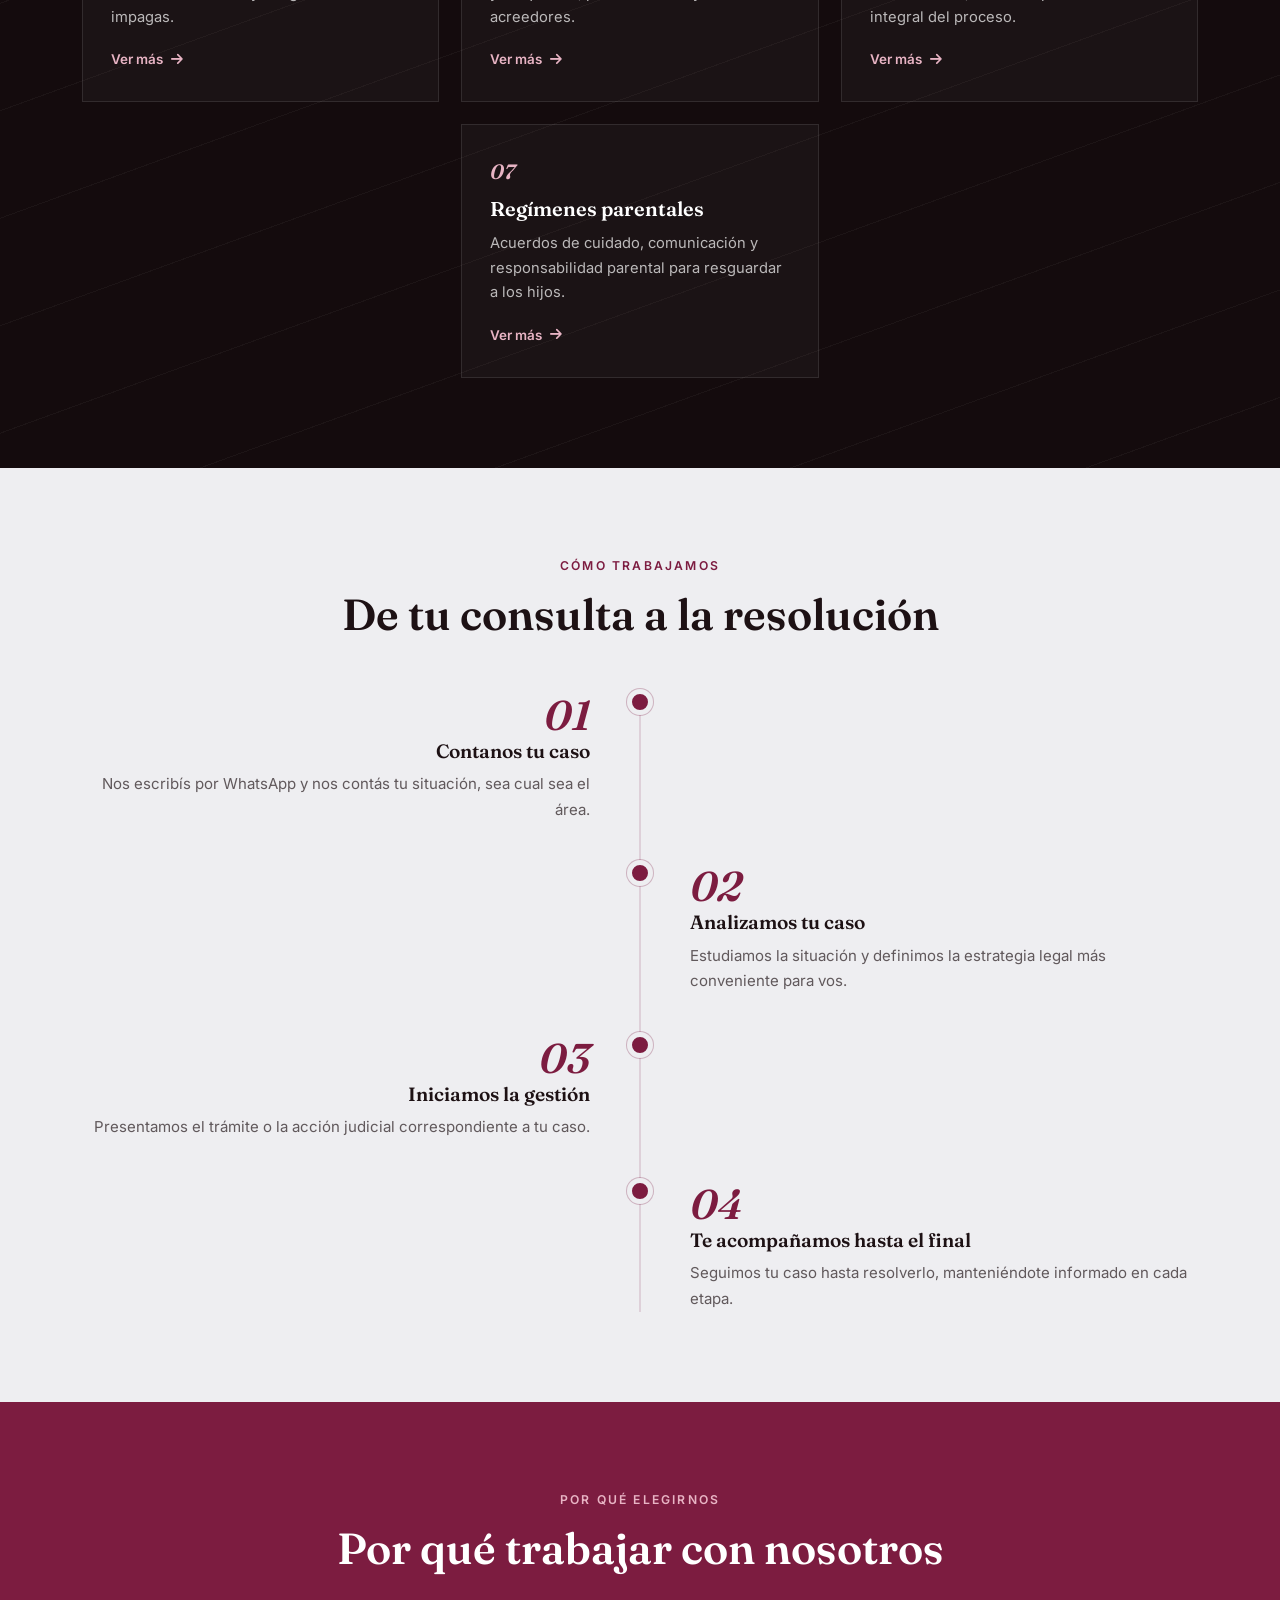
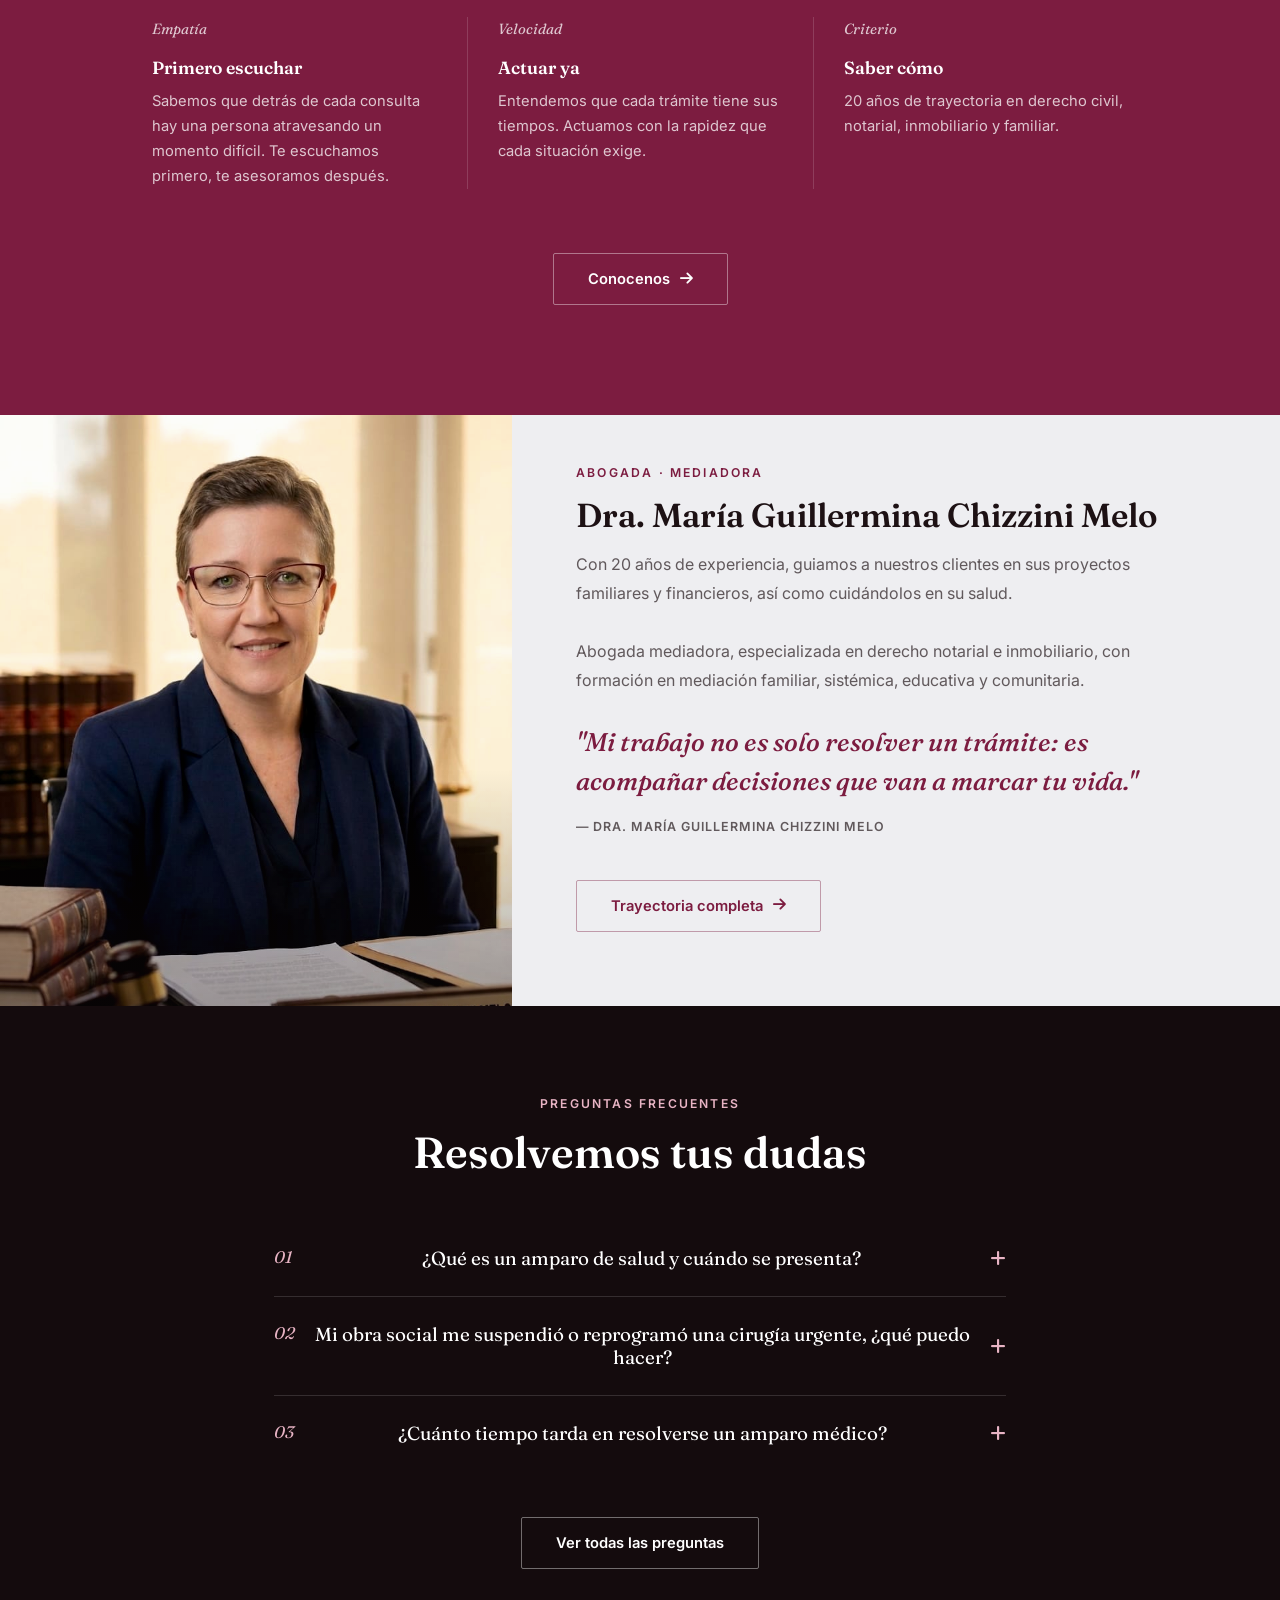
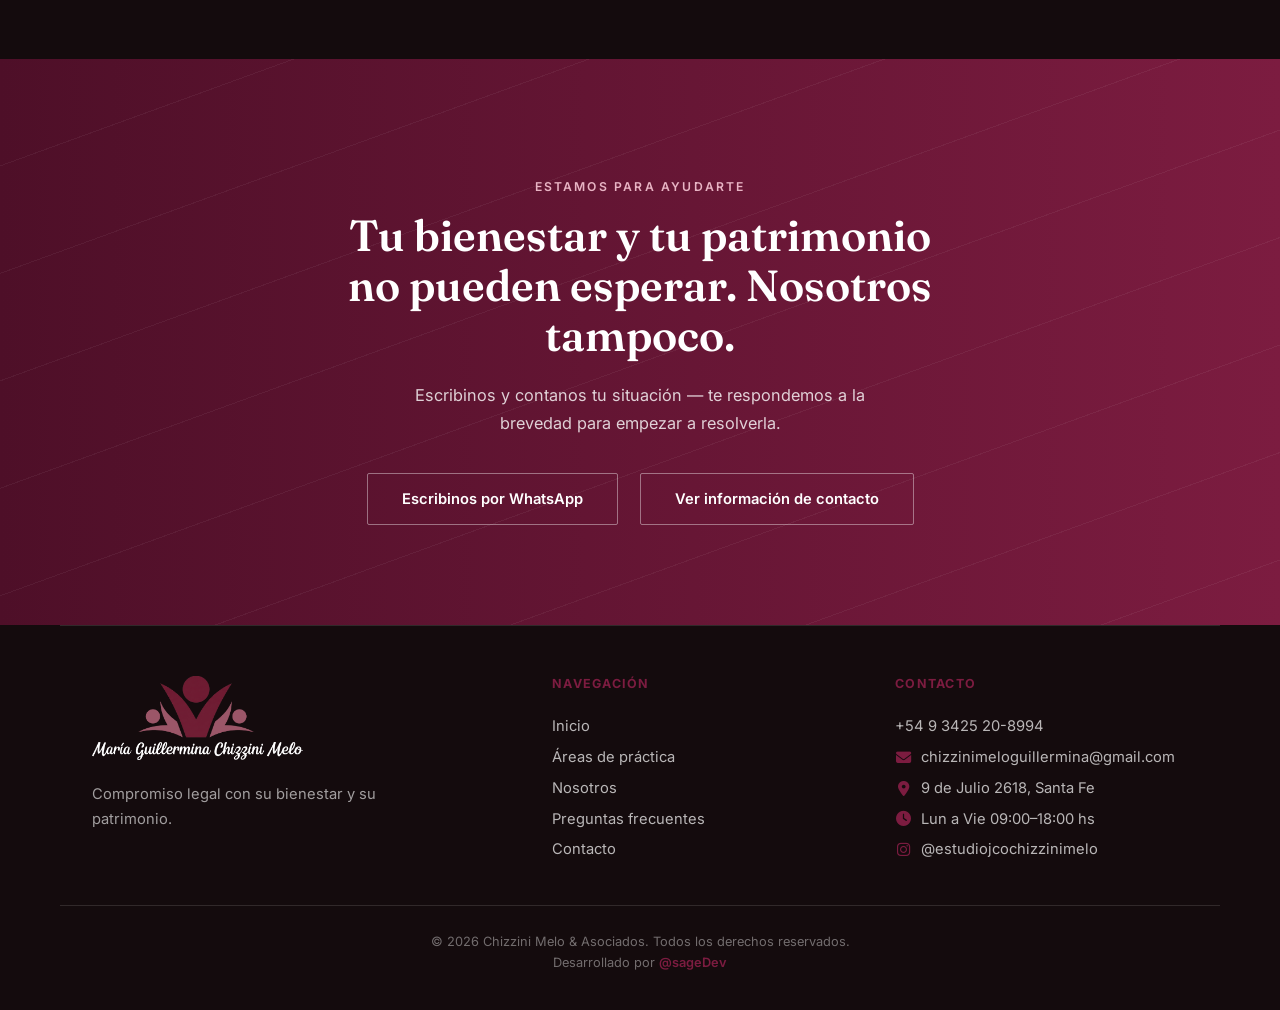
==== commit 04438d5c: "ajustes finales?" ====
--- a/index.html
+++ b/index.html
@@ -20,18 +20,18 @@
 
 <header id="siteHeader">
   <div class="h-inner">
-    <a class="h-logo" href="index.html#top">
+    <a class="h-logo" href="/#top">
       <img src="logo-nuevo.png" alt="Chizzini Melo & Asociados" class="logo-light" />
       <img src="logo-nuevo-dark.png" alt="Chizzini Melo & Asociados" class="logo-dark" />
       <img src="logo-nuevo.png" alt="Chizzini Melo & Asociados" class="logo-mobile logo-mobile-light" />
       <img src="logo-nuevo-dark.png" alt="Chizzini Melo & Asociados" class="logo-mobile logo-mobile-dark" />
     </a>
     <nav class="desk">
-      <a href="index.html#top">Inicio</a>
-      <a href="index.html#areas">Áreas</a>
-      <a href="nosotros.html">Nosotros</a>
-      <a href="index.html#faq">Preguntas</a>
-      <a href="contacto.html">Contacto</a>
+      <a href="/#top">Inicio</a>
+      <a href="/areas">Áreas</a>
+      <a href="/nosotros">Nosotros</a>
+      <a href="/preguntas">Preguntas</a>
+      <a href="/contacto">Contacto</a>
     </nav>
     <a href="https://wa.me/5493425208994?text=Hola%2C%20quiero%20hacer%20una%20consulta" class="h-cta">WhatsApp</a>
   </div>
@@ -44,11 +44,11 @@
 <nav id="mnav">
   <img src="logo-nuevo-dark.png" alt="Chizzini Melo & Asociados" class="mnav-badge" />
   <div class="mnav-divider"></div>
-  <a href="index.html#top">Inicio</a>
-  <a href="index.html#areas">Áreas</a>
-  <a href="nosotros.html">Nosotros</a>
-  <a href="index.html#faq">Preguntas</a>
-  <a href="contacto.html">Contacto</a>
+  <a href="/#top">Inicio</a>
+  <a href="/areas">Áreas</a>
+  <a href="/nosotros">Nosotros</a>
+  <a href="/preguntas">Preguntas</a>
+  <a href="/contacto">Contacto</a>
   <a href="https://wa.me/5493425208994?text=Hola%2C%20quiero%20hacer%20una%20consulta" class="mnav-cta">WhatsApp</a>
 </nav>
 
@@ -113,43 +113,43 @@
     <h2 class="reveal">Un estudio, toda tu vida legal</h2>
   </div>
   <div class="areas-grid">
-    <a href="amparos-de-salud.html" class="area-card reveal">
+    <a href="/areas#amparos-de-salud" class="area-card reveal">
       <span class="area-num">01</span>
       <h3>Amparos de salud</h3>
       <p>Acciones judiciales urgentes para destrabar coberturas médicas negadas por obras sociales o prepagas.</p>
       <span class="area-more">Ver más <i class="fa-solid fa-arrow-right"></i></span>
     </a>
-    <a href="sucesorios.html" class="area-card reveal">
+    <a href="/areas#sucesorios" class="area-card reveal">
       <span class="area-num">02</span>
       <h3>Sucesorios</h3>
       <p>Trámites de herencias, desde la declaratoria de herederos hasta la partición de bienes.</p>
       <span class="area-more">Ver más <i class="fa-solid fa-arrow-right"></i></span>
     </a>
-    <a href="jubilaciones.html" class="area-card reveal">
+    <a href="/areas#jubilaciones" class="area-card reveal">
       <span class="area-num">03</span>
       <h3>Jubilaciones</h3>
       <p>Gestión y reclamos previsionales ante ANSES para acceder a tu jubilación o pensión.</p>
       <span class="area-more">Ver más <i class="fa-solid fa-arrow-right"></i></span>
     </a>
-    <a href="cobro-de-pesos.html" class="area-card reveal">
+    <a href="/areas#cobro-de-pesos" class="area-card reveal">
       <span class="area-num">04</span>
       <h3>Cobro de pesos</h3>
       <p>Reclamos judiciales y extrajudiciales para el cobro de deudas y obligaciones impagas.</p>
       <span class="area-more">Ver más <i class="fa-solid fa-arrow-right"></i></span>
     </a>
-    <a href="quiebras.html" class="area-card reveal">
+    <a href="/areas#quiebras" class="area-card reveal">
       <span class="area-num">05</span>
       <h3>Quiebras</h3>
       <p>Asesoramiento en procesos concursales y de quiebra, para deudores y acreedores.</p>
       <span class="area-more">Ver más <i class="fa-solid fa-arrow-right"></i></span>
     </a>
-    <a href="divorcios.html" class="area-card reveal">
+    <a href="/areas#divorcios" class="area-card reveal">
       <span class="area-num">06</span>
       <h3>Divorcios</h3>
       <p>Divorcios de mutuo acuerdo o contenciosos, con acompañamiento integral del proceso.</p>
       <span class="area-more">Ver más <i class="fa-solid fa-arrow-right"></i></span>
     </a>
-    <a href="regimenes-parentales.html" class="area-card reveal">
+    <a href="/areas#regimenes-parentales" class="area-card reveal">
       <span class="area-num">07</span>
       <h3>Regímenes parentales</h3>
       <p>Acuerdos de cuidado, comunicación y responsabilidad parental para resguardar a los hijos.</p>
@@ -228,7 +228,7 @@
     </div>
   </div>
   <div class="why-more reveal">
-    <a href="nosotros.html" class="btn btn-ghost-light">Conocenos <i class="fa-solid fa-arrow-right"></i></a>
+    <a href="/nosotros" class="btn btn-ghost-light">Conocenos <i class="fa-solid fa-arrow-right"></i></a>
   </div>
 </section>
 
@@ -236,7 +236,7 @@
 <section class="about-teaser">
   <div class="about-teaser-grid">
     <div class="about-teaser-photo reveal-left">
-      <img src="dra-chizzini-1-crop.jpg" alt="Dra. María Guillermina Chizzini Melo" />
+      <img src="foto-nueva.jpeg" alt="Dra. María Guillermina Chizzini Melo" />
     </div>
     <div class="about-teaser-content reveal-right">
       <p class="eyebrow">Abogada · Mediadora</p>
@@ -245,7 +245,7 @@
       <p class="bio">Abogada mediadora, especializada en derecho notarial e inmobiliario, con formación en mediación familiar, sistémica, educativa y comunitaria.</p>
       <p class="about-quote">"Mi trabajo no es solo resolver un trámite: es acompañar decisiones que van a marcar tu vida."</p>
       <p class="about-quote-author">— Dra. María Guillermina Chizzini Melo</p>
-      <a href="nosotros.html" class="btn btn-ghost-vino about-cta">Trayectoria completa <i class="fa-solid fa-arrow-right"></i></a>
+      <a href="/nosotros" class="btn btn-ghost-vino about-cta">Trayectoria completa <i class="fa-solid fa-arrow-right"></i></a>
     </div>
   </div>
 </section>
@@ -295,7 +295,7 @@
     </div>
   </div>
   <div class="faq-more reveal">
-    <a href="preguntas.html" class="btn btn-ghost-light">Ver todas las preguntas</a>
+    <a href="/preguntas" class="btn btn-ghost-light">Ver todas las preguntas</a>
   </div>
 </section>
 
@@ -307,7 +307,7 @@
     <p class="close-cta-sub reveal">Escribinos y contanos tu situación — te respondemos a la brevedad para empezar a resolverla.</p>
     <div class="close-cta-actions">
       <a href="https://wa.me/5493425208994?text=Hola%2C%20quiero%20hacer%20una%20consulta" class="btn btn-ghost-light">Escribinos por WhatsApp</a>
-      <a href="contacto.html" class="btn btn-ghost-light">Ver información de contacto</a>
+      <a href="/contacto" class="btn btn-ghost-light">Ver información de contacto</a>
     </div>
   </div>
   <footer class="footer">
@@ -318,11 +318,11 @@
       </div>
       <div class="footer-col">
         <h5>Navegación</h5>
-        <a href="index.html#top">Inicio</a>
-        <a href="index.html#areas">Áreas de práctica</a>
-        <a href="nosotros.html">Nosotros</a>
-        <a href="index.html#faq">Preguntas frecuentes</a>
-        <a href="contacto.html">Contacto</a>
+        <a href="/#top">Inicio</a>
+        <a href="/areas">Áreas de práctica</a>
+        <a href="/nosotros">Nosotros</a>
+        <a href="/preguntas">Preguntas frecuentes</a>
+        <a href="/contacto">Contacto</a>
       </div>
       <div class="footer-col">
         <h5>Contacto</h5>
--- a/styles.css
+++ b/styles.css
@@ -180,6 +180,45 @@
 .area-more { display: inline-flex; align-items: center; gap: 8px; color: var(--rose); font-family: 'Inter'; font-weight: 600; font-size: .84rem; transition: gap .25s ease; }
 .area-card:hover .area-more { gap: 14px; }
 
+/* ═══ PÁGINA ÁREAS — intro + detalle de cada área ═══ */
+.page-hero {
+  position: relative; overflow: hidden; background: var(--panel);
+  padding: 170px 32px 90px; text-align: center;
+}
+.page-hero-bg { position: absolute; inset: 0; z-index: 0; }
+.page-hero-bg img {
+  width: 100%; height: 100%; object-fit: cover; object-position: center 35%;
+  filter: grayscale(1) contrast(1.2) brightness(.32);
+}
+.page-hero-tint {
+  position: absolute; inset: 0; z-index: 1;
+  background: linear-gradient(180deg, rgba(20,11,13,.7) 0%, rgba(78,15,40,.7) 100%);
+}
+.page-hero-inner { position: relative; z-index: 2; max-width: 760px; margin: 0 auto; }
+.page-hero .eyebrow { color: var(--rose); }
+.page-hero h1 { color: #fff; font-size: clamp(2.2rem, 4.4vw, 3.4rem); margin-bottom: 1.2rem; }
+.page-hero-sub { color: rgba(255,255,255,.8); font-size: 1.05rem; line-height: 1.7; max-width: 620px; margin: 0 auto; }
+
+.area-detail { background: var(--blush); padding: 64px 0; border-bottom: 1px solid var(--line); }
+.area-detail.alt { background: #fff; }
+.area-detail-inner { max-width: 700px; margin: 0 auto; padding: 0 32px; text-align: center; }
+.area-detail-num { display: block; font-family: 'Fraunces', serif; font-style: italic; font-weight: 600; font-size: 3rem; color: var(--vino); line-height: 1; margin-bottom: 14px; }
+.area-detail-body h2 { font-size: clamp(1.6rem, 2.4vw, 2.1rem); margin-bottom: .9rem; }
+.area-detail-body p { color: var(--ink-soft); line-height: 1.75; font-size: 1rem; max-width: 680px; margin: 0 auto 1.4rem; }
+.area-detail-tags { display: flex; flex-wrap: wrap; justify-content: center; gap: 10px; }
+.area-detail-tags span { border: 1px solid var(--line-strong); color: var(--vino); font-size: .78rem; font-weight: 600; padding: 7px 16px; }
+
+/* ═══ PÁGINA CONTACTO ═══ */
+.contact-section { background: var(--blush); }
+.contact-grid { max-width: 1100px; margin: 0 auto; padding: 0 32px; display: grid; grid-template-columns: 1fr 1fr; gap: 50px; align-items: stretch; }
+.contact-info h2 { font-size: clamp(1.8rem, 2.6vw, 2.3rem); margin: .4rem 0 1rem; }
+.contact-list { margin: 1.6rem 0 2.2rem; }
+.contact-list li { display: flex; align-items: center; gap: 14px; margin-bottom: 1.1rem; font-size: 1rem; color: var(--ink); }
+.contact-list a:hover { color: var(--vino); }
+.contact-list i { color: var(--vino); font-size: 1.1rem; width: 22px; text-align: center; flex: 0 0 auto; }
+.contact-map { position: relative; min-height: 380px; overflow: hidden; }
+.contact-map iframe { position: absolute; inset: 0; width: 100%; height: 100%; filter: grayscale(.25) contrast(1.05); }
+
 /* ═══ CÓMO TRABAJAMOS — timeline vertical ═══ */
 .timeline { background: var(--blush); }
 .timeline .sec-head { margin-bottom: 56px; }
@@ -212,6 +251,18 @@
 /* ═══ SOBRE LA DRA. + cita integrada ═══ */
 .about-teaser { background: var(--blush); padding: 0; }
 .about-teaser-grid { display: grid; grid-template-columns: .8fr 1.2fr; align-items: stretch; }
+.about-teaser.alt .about-teaser-grid { grid-template-columns: 1.2fr .8fr; }
+.about-teaser.dark { background: var(--panel); }
+.about-teaser.dark .about-teaser-photo { min-height: 600px; }
+.about-teaser.dark .about-teaser-content { display: flex; flex-direction: column; justify-content: center; }
+.about-teaser.dark .eyebrow { color: var(--rose); }
+.about-teaser.dark .about-teaser-content h2 { color: #fff; }
+.about-teaser.dark .about-teaser-content p.bio { color: rgba(255,255,255,.75); }
+.about-teaser.dark .about-quote { color: var(--rose); }
+.about-teaser.dark .about-quote-author { color: rgba(255,255,255,.55); }
+.cred-list { margin: .4rem 0 1.8rem; }
+.cred-list li { display: flex; align-items: center; gap: 10px; color: rgba(255,255,255,.82); font-size: .95rem; margin-bottom: .8rem; }
+.cred-list i { color: var(--rose); font-size: .8rem; flex: 0 0 auto; }
 .about-teaser-photo { position: relative; overflow: hidden; height: 100%; min-height: 340px; background: var(--panel); }
 .about-teaser-photo img { position: absolute; inset: 0; width: 100%; height: 100%; object-fit: cover; object-position: center 20%; filter: contrast(1.03) brightness(.99); }
 .about-teaser-photo::after { content: ''; position: absolute; inset: 0; z-index: 1; background: linear-gradient(0deg, rgba(20,11,13,.35), rgba(124,28,64,0) 40%); }
@@ -223,6 +274,21 @@
 .btn-ghost-vino { background: transparent; border: 1.5px solid rgba(124,28,64,.4); color: var(--vino); }
 .btn-ghost-vino:hover { border-color: var(--vino); background: rgba(124,28,64,.06); }
 .about-cta { margin-top: 20px; margin-bottom: 24px; }
+
+/* ═══ HISTORIA — bloque de texto centrado, sin foto ═══ */
+.history-block { background: var(--blush); text-align: center; }
+.history-inner { max-width: 720px; margin: 0 auto; padding: 0 24px; }
+.history-inner h2 { font-size: clamp(2rem, 3.4vw, 2.8rem); margin-bottom: 1.4rem; }
+.history-inner p { color: var(--ink-soft); line-height: 1.8; font-size: 1.05rem; margin-bottom: 1.2rem; }
+.history-inner p:last-child { margin-bottom: 0; }
+
+/* ═══ VALORES — cards con ícono sobre blush ═══ */
+.values-row { background: var(--blush); }
+.values-grid { max-width: 1100px; margin: 0 auto; padding: 0 32px; display: grid; grid-template-columns: repeat(3, 1fr); gap: 40px; }
+.value-card { text-align: center; }
+.value-card i { color: var(--vino); font-size: 1.8rem; margin-bottom: 18px; display: block; }
+.value-card h3 { font-family: 'Fraunces', serif; font-weight: 600; font-size: 1.2rem; margin-bottom: .7rem; }
+.value-card p { color: var(--ink-soft); line-height: 1.7; font-size: .92rem; }
 
 /* ═══ FAQ ═══ */
 .faq { background: var(--panel); }
@@ -296,9 +362,11 @@
   .areas-grid { grid-template-columns: repeat(2, 1fr); }
   .area-card:last-child { grid-column: 1 / -1; max-width: calc(50% - 11px); margin: 0 auto; }
   .hero-inner h1 { max-width: 100%; }
-  .about-teaser-grid { grid-template-columns: 1fr; }
+  .about-teaser-grid, .about-teaser.alt .about-teaser-grid { grid-template-columns: 1fr; }
   .about-teaser-photo { height: 340px; }
+  .about-teaser.alt .about-teaser-photo { order: -1; }
   .why-cols { grid-template-columns: 1fr; text-align: center; }
+  .values-grid { grid-template-columns: 1fr; gap: 32px; }
   .why-col { border-left: none; border-top: 1px solid rgba(255,255,255,.15); padding: 30px 0 0; margin-top: 30px; }
   .why-col:first-child { border-top: none; margin-top: 0; padding-top: 0; }
   .footer-top { grid-template-columns: 1fr 1fr; }
@@ -357,10 +425,19 @@
 
 @media (max-width: 768px) {
   .areas-grid { grid-template-columns: 1fr; }
+  .contact-grid { grid-template-columns: 1fr; gap: 34px; }
+  .contact-map { min-height: 320px; }
   .area-card { align-items: center; text-align: center; }
   .area-card:last-child { grid-column: auto; max-width: none; margin: 0; }
 
+  .page-hero { padding: 130px 24px 60px; }
+  .area-detail { padding: 44px 0; }
+
   .about-teaser-content { text-align: center; padding: 50px 26px; }
+  .cred-list li { justify-content: center; }
+  .contact-info { text-align: center; }
+  .contact-list li { justify-content: center; }
+  .contact-info .btn { margin: 0 auto; }
   .about-teaser-content p.bio { margin-left: auto; margin-right: auto; }
   .about-quote { margin-left: auto; margin-right: auto; }
 
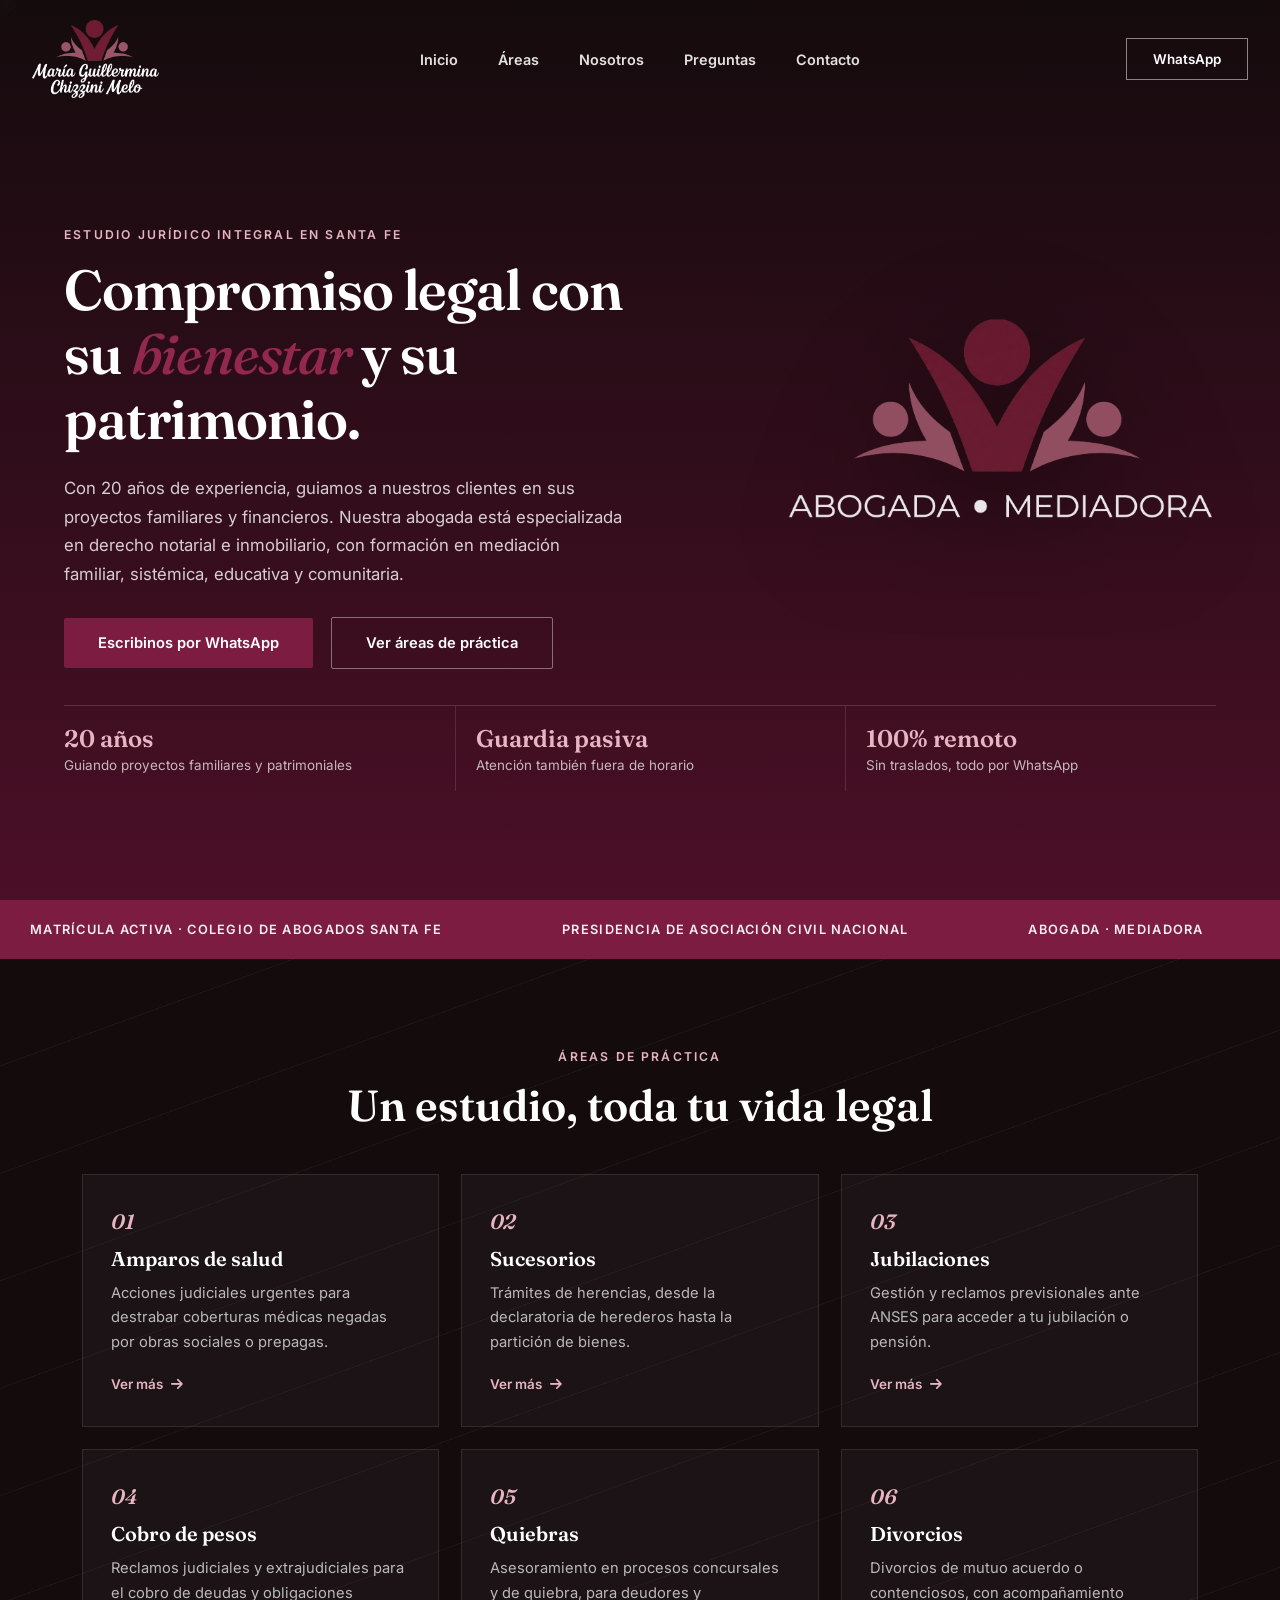
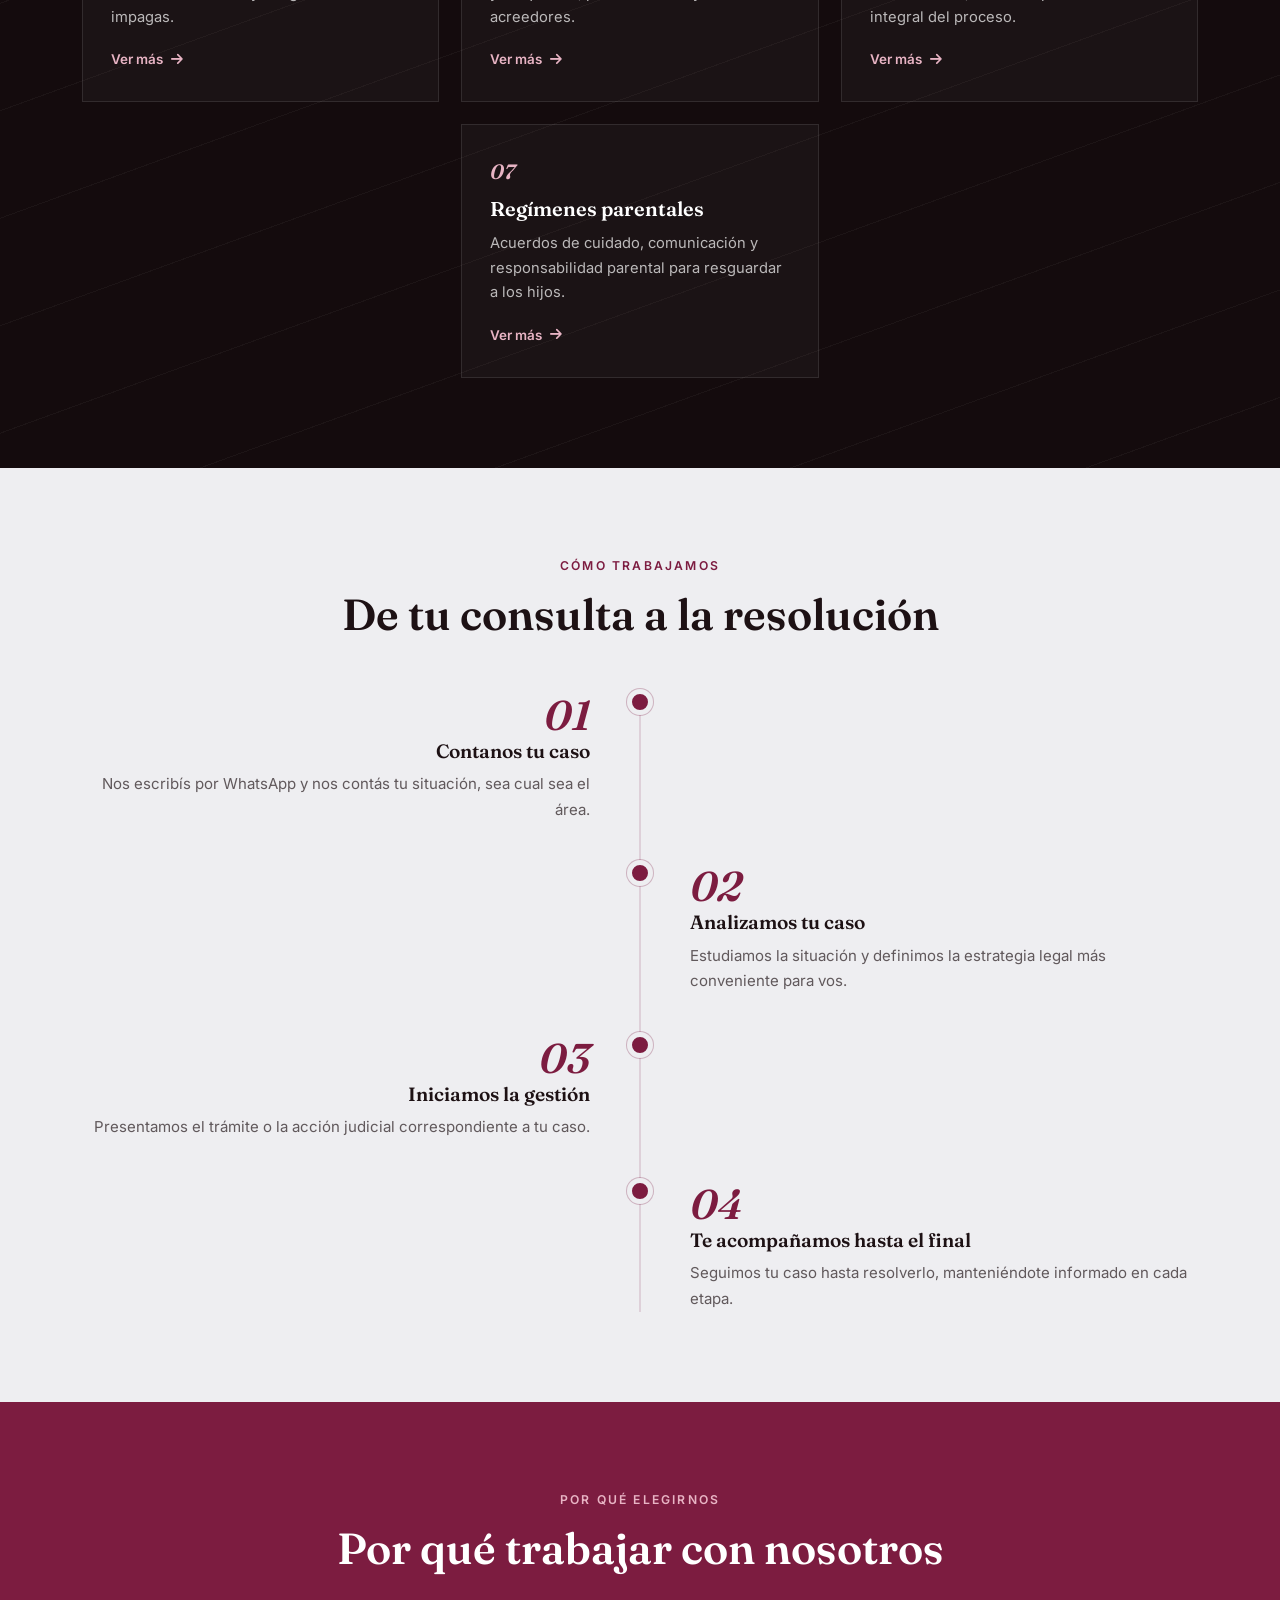
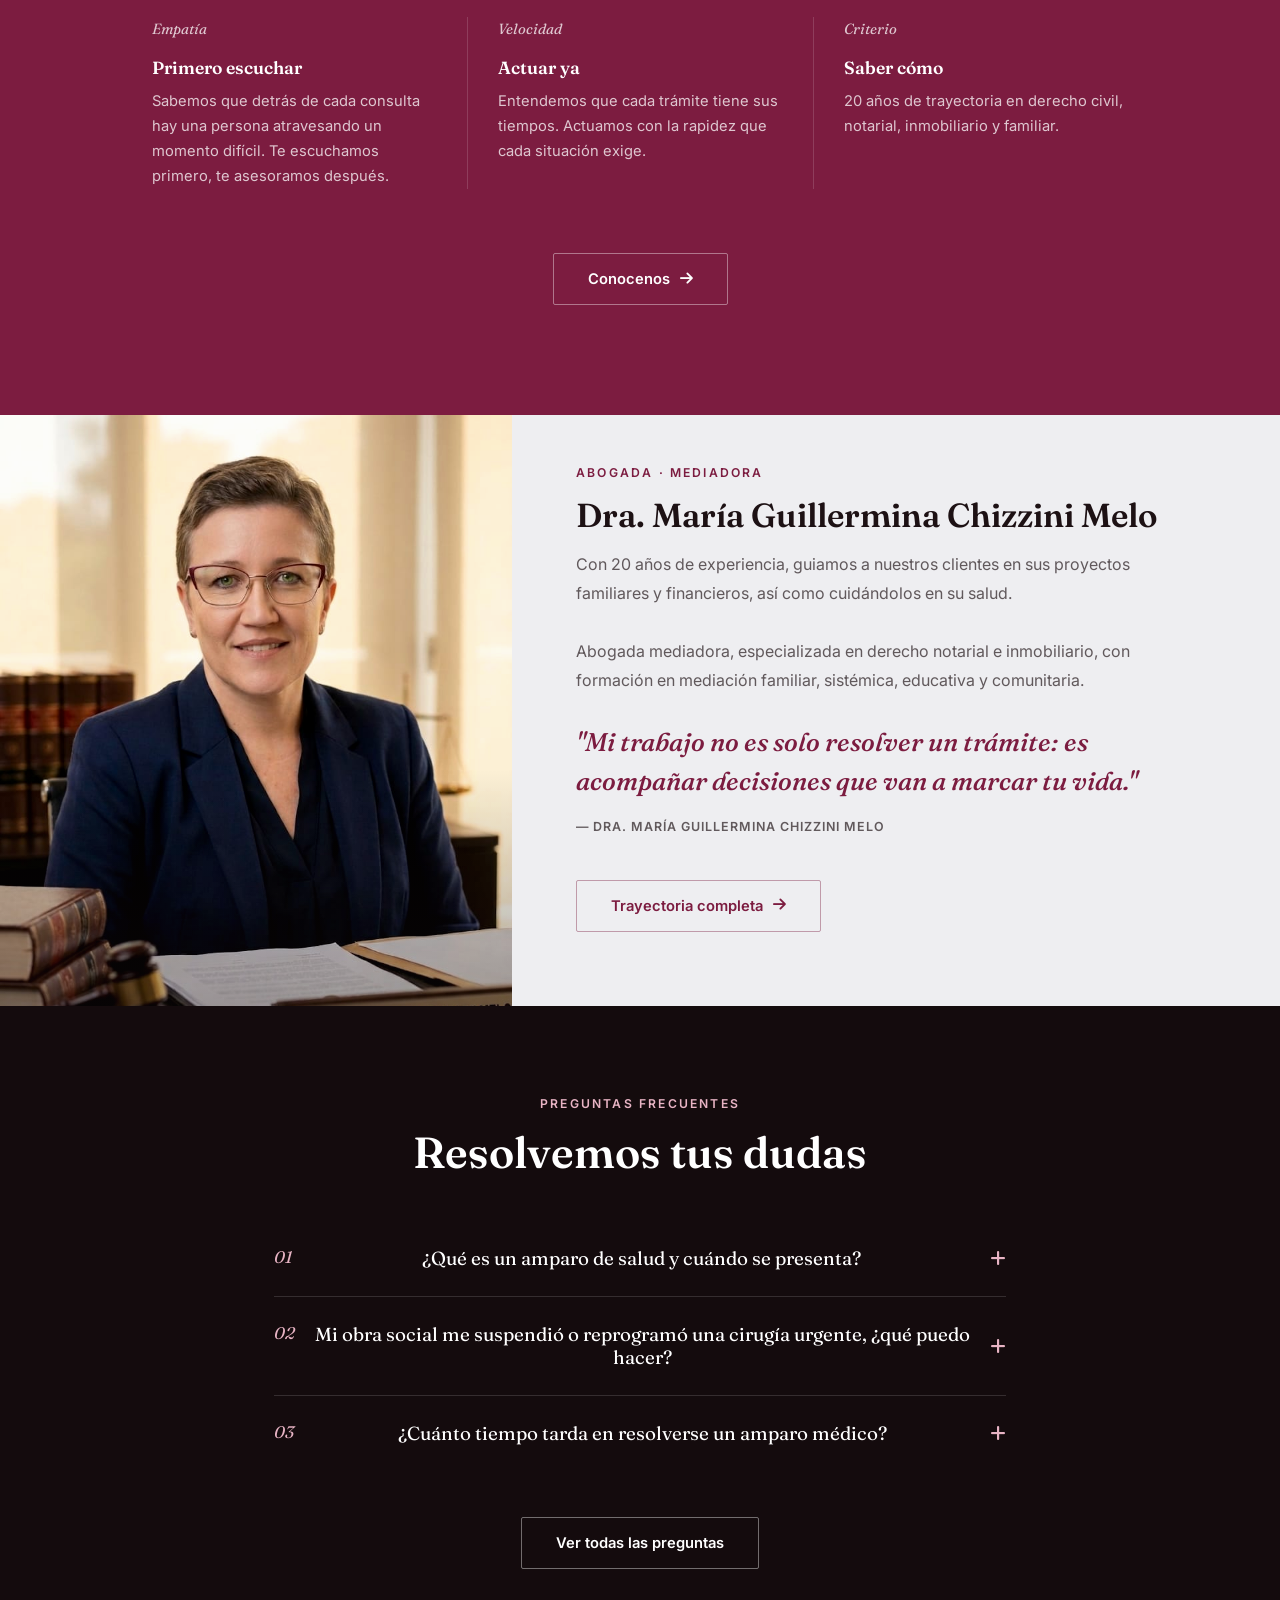
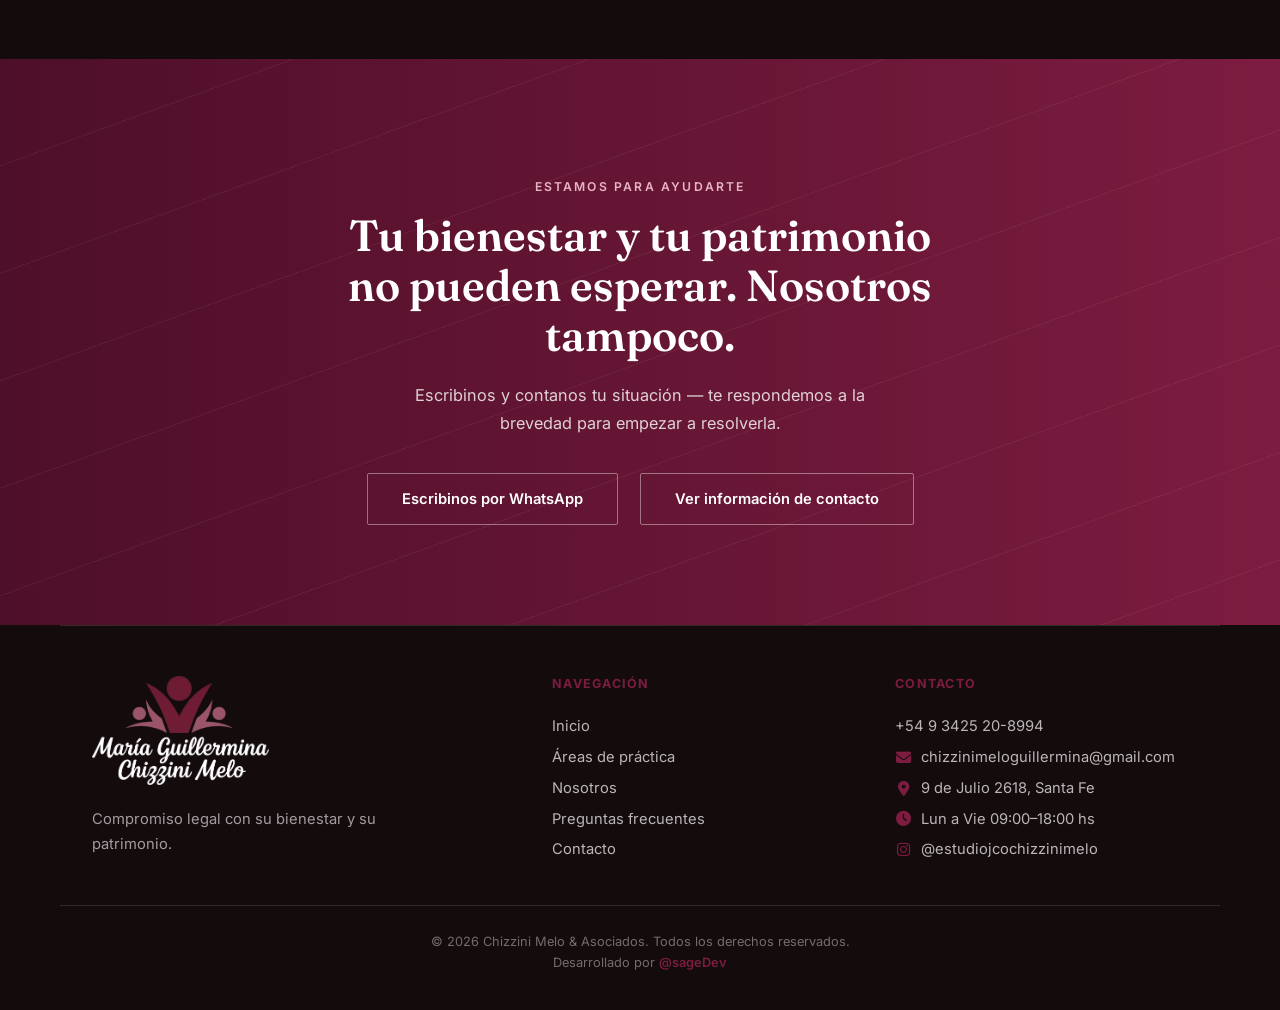
==== commit da219c82: "ajustes finales? 4" ====
--- a/index.html
+++ b/index.html
@@ -20,18 +20,18 @@
 
 <header id="siteHeader">
   <div class="h-inner">
-    <a class="h-logo" href="/#top">
+    <a class="h-logo" href="index.html#top">
       <img src="logo-nuevo.png" alt="Chizzini Melo & Asociados" class="logo-light" />
       <img src="logo-nuevo-dark.png" alt="Chizzini Melo & Asociados" class="logo-dark" />
       <img src="logo-nuevo.png" alt="Chizzini Melo & Asociados" class="logo-mobile logo-mobile-light" />
       <img src="logo-nuevo-dark.png" alt="Chizzini Melo & Asociados" class="logo-mobile logo-mobile-dark" />
     </a>
     <nav class="desk">
-      <a href="/#top">Inicio</a>
-      <a href="/areas">Áreas</a>
-      <a href="/nosotros">Nosotros</a>
-      <a href="/preguntas">Preguntas</a>
-      <a href="/contacto">Contacto</a>
+      <a href="index.html#top">Inicio</a>
+      <a href="areas.html">Áreas</a>
+      <a href="nosotros.html">Nosotros</a>
+      <a href="preguntas.html">Preguntas</a>
+      <a href="contacto.html">Contacto</a>
     </nav>
     <a href="https://wa.me/5493425208994?text=Hola%2C%20quiero%20hacer%20una%20consulta" class="h-cta">WhatsApp</a>
   </div>
@@ -44,11 +44,11 @@
 <nav id="mnav">
   <img src="logo-nuevo-dark.png" alt="Chizzini Melo & Asociados" class="mnav-badge" />
   <div class="mnav-divider"></div>
-  <a href="/#top">Inicio</a>
-  <a href="/areas">Áreas</a>
-  <a href="/nosotros">Nosotros</a>
-  <a href="/preguntas">Preguntas</a>
-  <a href="/contacto">Contacto</a>
+  <a href="index.html#top">Inicio</a>
+  <a href="areas.html">Áreas</a>
+  <a href="nosotros.html">Nosotros</a>
+  <a href="preguntas.html">Preguntas</a>
+  <a href="contacto.html">Contacto</a>
   <a href="https://wa.me/5493425208994?text=Hola%2C%20quiero%20hacer%20una%20consulta" class="mnav-cta">WhatsApp</a>
 </nav>
 
@@ -59,7 +59,7 @@
   <div class="hero-inner">
     <div class="hero-grid">
       <div class="hero-text">
-        <p class="eyebrow eyebrow-light reveal">Estudio Jurídico en Santa Fe</p>
+        <p class="eyebrow eyebrow-light reveal">Estudio jurídico integral en Santa Fe</p>
         <h1 class="reveal">Compromiso legal con su <em>bienestar</em> y su patrimonio.</h1>
         <p class="hero-sub reveal">Con 20 años de experiencia, guiamos a nuestros clientes en sus proyectos familiares y financieros. <span class="hero-sub-extra">Nuestra abogada está especializada en derecho notarial e inmobiliario, con formación en mediación familiar, sistémica, educativa y comunitaria.</span></p>
         <div class="hero-ctas reveal">
@@ -113,43 +113,43 @@
     <h2 class="reveal">Un estudio, toda tu vida legal</h2>
   </div>
   <div class="areas-grid">
-    <a href="/areas#amparos-de-salud" class="area-card reveal">
+    <a href="areas.html#amparos-de-salud" class="area-card reveal">
       <span class="area-num">01</span>
       <h3>Amparos de salud</h3>
       <p>Acciones judiciales urgentes para destrabar coberturas médicas negadas por obras sociales o prepagas.</p>
       <span class="area-more">Ver más <i class="fa-solid fa-arrow-right"></i></span>
     </a>
-    <a href="/areas#sucesorios" class="area-card reveal">
+    <a href="areas.html#sucesorios" class="area-card reveal">
       <span class="area-num">02</span>
       <h3>Sucesorios</h3>
       <p>Trámites de herencias, desde la declaratoria de herederos hasta la partición de bienes.</p>
       <span class="area-more">Ver más <i class="fa-solid fa-arrow-right"></i></span>
     </a>
-    <a href="/areas#jubilaciones" class="area-card reveal">
+    <a href="areas.html#jubilaciones" class="area-card reveal">
       <span class="area-num">03</span>
       <h3>Jubilaciones</h3>
       <p>Gestión y reclamos previsionales ante ANSES para acceder a tu jubilación o pensión.</p>
       <span class="area-more">Ver más <i class="fa-solid fa-arrow-right"></i></span>
     </a>
-    <a href="/areas#cobro-de-pesos" class="area-card reveal">
+    <a href="areas.html#cobro-de-pesos" class="area-card reveal">
       <span class="area-num">04</span>
       <h3>Cobro de pesos</h3>
       <p>Reclamos judiciales y extrajudiciales para el cobro de deudas y obligaciones impagas.</p>
       <span class="area-more">Ver más <i class="fa-solid fa-arrow-right"></i></span>
     </a>
-    <a href="/areas#quiebras" class="area-card reveal">
+    <a href="areas.html#quiebras" class="area-card reveal">
       <span class="area-num">05</span>
       <h3>Quiebras</h3>
       <p>Asesoramiento en procesos concursales y de quiebra, para deudores y acreedores.</p>
       <span class="area-more">Ver más <i class="fa-solid fa-arrow-right"></i></span>
     </a>
-    <a href="/areas#divorcios" class="area-card reveal">
+    <a href="areas.html#divorcios" class="area-card reveal">
       <span class="area-num">06</span>
       <h3>Divorcios</h3>
       <p>Divorcios de mutuo acuerdo o contenciosos, con acompañamiento integral del proceso.</p>
       <span class="area-more">Ver más <i class="fa-solid fa-arrow-right"></i></span>
     </a>
-    <a href="/areas#regimenes-parentales" class="area-card reveal">
+    <a href="areas.html#regimenes-parentales" class="area-card reveal">
       <span class="area-num">07</span>
       <h3>Regímenes parentales</h3>
       <p>Acuerdos de cuidado, comunicación y responsabilidad parental para resguardar a los hijos.</p>
@@ -228,7 +228,7 @@
     </div>
   </div>
   <div class="why-more reveal">
-    <a href="/nosotros" class="btn btn-ghost-light">Conocenos <i class="fa-solid fa-arrow-right"></i></a>
+    <a href="nosotros.html" class="btn btn-ghost-light">Conocenos <i class="fa-solid fa-arrow-right"></i></a>
   </div>
 </section>
 
@@ -245,7 +245,7 @@
       <p class="bio">Abogada mediadora, especializada en derecho notarial e inmobiliario, con formación en mediación familiar, sistémica, educativa y comunitaria.</p>
       <p class="about-quote">"Mi trabajo no es solo resolver un trámite: es acompañar decisiones que van a marcar tu vida."</p>
       <p class="about-quote-author">— Dra. María Guillermina Chizzini Melo</p>
-      <a href="/nosotros" class="btn btn-ghost-vino about-cta">Trayectoria completa <i class="fa-solid fa-arrow-right"></i></a>
+      <a href="nosotros.html" class="btn btn-ghost-vino about-cta">Trayectoria completa <i class="fa-solid fa-arrow-right"></i></a>
     </div>
   </div>
 </section>
@@ -295,7 +295,7 @@
     </div>
   </div>
   <div class="faq-more reveal">
-    <a href="/preguntas" class="btn btn-ghost-light">Ver todas las preguntas</a>
+    <a href="preguntas.html" class="btn btn-ghost-light">Ver todas las preguntas</a>
   </div>
 </section>
 
@@ -307,7 +307,7 @@
     <p class="close-cta-sub reveal">Escribinos y contanos tu situación — te respondemos a la brevedad para empezar a resolverla.</p>
     <div class="close-cta-actions">
       <a href="https://wa.me/5493425208994?text=Hola%2C%20quiero%20hacer%20una%20consulta" class="btn btn-ghost-light">Escribinos por WhatsApp</a>
-      <a href="/contacto" class="btn btn-ghost-light">Ver información de contacto</a>
+      <a href="contacto.html" class="btn btn-ghost-light">Ver información de contacto</a>
     </div>
   </div>
   <footer class="footer">
@@ -318,11 +318,11 @@
       </div>
       <div class="footer-col">
         <h5>Navegación</h5>
-        <a href="/#top">Inicio</a>
-        <a href="/areas">Áreas de práctica</a>
-        <a href="/nosotros">Nosotros</a>
-        <a href="/preguntas">Preguntas frecuentes</a>
-        <a href="/contacto">Contacto</a>
+        <a href="index.html#top">Inicio</a>
+        <a href="areas.html">Áreas de práctica</a>
+        <a href="nosotros.html">Nosotros</a>
+        <a href="preguntas.html">Preguntas frecuentes</a>
+        <a href="contacto.html">Contacto</a>
       </div>
       <div class="footer-col">
         <h5>Contacto</h5>
--- a/styles.css
+++ b/styles.css
@@ -45,7 +45,7 @@
 .reveal-right.in { opacity: 1; transform: none; }
 
 /* ═══ BURGER / MOBILE MENU ═══ */
-.burger { display: none; position: fixed; top: 52px; right: 24px; transform: translateY(-50%); width: 22px; height: 15px; cursor: pointer; z-index: 300; flex-direction: column; justify-content: space-between; }
+.burger { display: none; position: fixed; top: 61px; right: 24px; transform: translateY(-50%); width: 22px; height: 15px; cursor: pointer; z-index: 300; flex-direction: column; justify-content: space-between; }
 .burger span { display: block; width: 100%; height: 2px; background: #fff; transition: all .3s ease; }
 .burger.open span { background: var(--ink); }
 body.scrolled .burger:not(.open) span { background: var(--ink); }
@@ -56,14 +56,14 @@
 #mnav {
   position: fixed; top: 0; right: 0; width: 80%; max-width: 300px; height: 100vh;
   background: var(--blush);
-  z-index: 260; padding: 100px 32px 40px; display: flex; flex-direction: column; align-items: center; justify-content: center; gap: 26px;
+  z-index: 260; padding: 100px 32px 40px; display: flex; flex-direction: column; align-items: center; justify-content: center; gap: 22px;
   transform: translateX(100%); transition: transform .4s cubic-bezier(.2,.8,.2,1);
 }
 #mnav.open { transform: translateX(0); }
-.mnav-badge { height: 80px; width: auto; margin-bottom: 16px; }
-#mnav a { font-family: 'Fraunces', serif; font-size: 1.3rem; color: var(--ink); }
-#mnav a.mnav-cta { margin-top: 10px; background: var(--vino); color: #fff; padding: 12px 28px; font-family: 'Inter'; font-size: 1.3rem; font-weight: 600; }
-.mnav-divider { width: 40px; height: 1px; background: var(--line-strong); margin-bottom: 6px; }
+.mnav-badge { height: 104px; width: auto; margin-bottom: 16px; }
+#mnav a { font-family: 'Fraunces', serif; font-size: 1.1rem; color: var(--ink); }
+#mnav a.mnav-cta { margin-top: 10px; background: var(--vino); color: #fff; padding: 10px 24px; font-family: 'Inter'; font-size: 1.1rem; font-weight: 600; }
+.mnav-divider { width: 34px; height: 1px; background: var(--line-strong); margin-bottom: 5px; }
 #moverlay { position: fixed; inset: 0; background: rgba(20,11,13,.5); z-index: 250; opacity: 0; pointer-events: none; transition: opacity .3s ease; }
 #moverlay.open { opacity: 1; pointer-events: auto; }
 
@@ -79,9 +79,9 @@
   box-shadow: 0 4px 20px rgba(29,17,20,.06);
 }
 header.scrolled::before { opacity: 1; }
-.h-inner { max-width: 1280px; margin: 0 auto; padding: 0 32px; height: 98px; display: grid; grid-template-columns: 1fr auto 1fr; align-items: center; }
-.h-logo { justify-self: start; position: relative; display: block; height: 64px; width: 170px; }
-.h-logo img { position: absolute; top: 0; left: 0; height: 64px; width: auto; transition: opacity .3s ease; }
+.h-inner { max-width: 1280px; margin: 0 auto; padding: 0 32px; height: 118px; display: grid; grid-template-columns: 1fr auto 1fr; align-items: center; }
+.h-logo { justify-self: start; position: relative; display: block; height: 78px; width: 197px; }
+.h-logo img { position: absolute; top: 0; left: 0; height: 78px; width: auto; transition: opacity .3s ease; }
 .h-logo .logo-light { opacity: 1; }
 .h-logo .logo-dark { opacity: 0; }
 .h-logo .logo-mobile { display: none; }
@@ -104,7 +104,7 @@
 .hero {
   position: relative; overflow: hidden; height: 100vh; height: 100svh;
   display: flex; flex-direction: column; justify-content: center;
-  padding: 98px 0 0; background: var(--panel);
+  padding: 118px 0 0; background: var(--panel);
 }
 .hero-bg { position: absolute; inset: 0; z-index: 0; }
 .hero-bg img {
@@ -183,7 +183,7 @@
 /* ═══ PÁGINA ÁREAS — intro + detalle de cada área ═══ */
 .page-hero {
   position: relative; overflow: hidden; background: var(--panel);
-  padding: 170px 32px 90px; text-align: center;
+  padding: 190px 32px 90px; text-align: center;
 }
 .page-hero-bg { position: absolute; inset: 0; z-index: 0; }
 .page-hero-bg img {
@@ -325,7 +325,7 @@
 .close-phone i { color: var(--rose); }
 
 .footer-top { max-width: 1160px; margin: 0 auto; padding: 50px 32px 40px; display: grid; grid-template-columns: 1.4fr 1fr 1fr; gap: 50px; border-top: 1px solid rgba(255,255,255,.12); }
-.footer-brand img { height: 84px; margin-bottom: 22px; }
+.footer-brand img { height: 109px; margin-bottom: 22px; }
 .footer-tagline { color: rgba(255,255,255,.6); line-height: 1.7; font-size: .92rem; max-width: 320px; }
 .footer-col h5 { font-family: 'Inter'; text-transform: uppercase; letter-spacing: .1em; font-size: .78rem; color: var(--vino); margin-bottom: 20px; }
 .footer-col a, .footer-col p { display: flex; align-items: center; gap: 10px; color: rgba(255,255,255,.7); font-size: .92rem; line-height: 2.1; transition: color .25s ease; }
@@ -387,26 +387,26 @@
   section { padding: 60px 0; }
   nav.desk, .h-cta { display: none; }
   .burger { display: flex; }
-  #siteHeader { height: 104px; }
-  .h-inner { height: 104px; grid-template-columns: 1fr; justify-items: center; }
-  .h-logo { justify-self: center; height: 62px; width: 164px; }
+  #siteHeader { height: 122px; }
+  .h-inner { height: 122px; grid-template-columns: 1fr; justify-items: center; }
+  .h-logo { justify-self: center; height: 101px; width: 254px; }
   .h-logo .logo-light, .h-logo .logo-dark { display: none; }
-  .h-logo .logo-mobile { display: block; position: absolute; top: 0; left: 0; height: 62px; width: auto; transition: opacity .3s ease; }
+  .h-logo .logo-mobile { display: block; position: absolute; top: 0; left: 50%; transform: translateX(-50%); height: 101px; width: auto; transition: opacity .3s ease; }
   .h-logo .logo-mobile-light { opacity: 1; }
   .h-logo .logo-mobile-dark { opacity: 0; }
   header.scrolled .h-logo .logo-mobile-light { opacity: 0; }
   header.scrolled .h-logo .logo-mobile-dark { opacity: 1; }
 
-  .hero { height: 100vh; height: 100svh; padding: 104px 0 0; }
+  .hero { height: 100vh; height: 100svh; padding: 122px 0 0; }
   .hero-grid { grid-template-columns: 1fr; gap: 10px; }
   .hero-mark { display: none; }
   .hero-sub-extra { display: none; }
   .hero-inner { text-align: center; }
   .hero-inner .eyebrow { margin-bottom: .7rem; font-size: .68rem; }
-  .hero-inner h1 { margin-left: auto; margin-right: auto; font-size: clamp(2.52rem, 10.1vw, 3rem); margin-bottom: 1.1rem; }
-  .hero-sub { margin-left: auto; margin-right: auto; margin-bottom: 1.8rem; }
+  .hero-inner h1 { margin-left: auto; margin-right: auto; font-size: clamp(2.1rem, 8vw, 2.6rem); margin-bottom: .9rem; }
+  .hero-sub { margin-left: auto; margin-right: auto; margin-bottom: 1.5rem; font-size: .95rem; }
   .hero-ctas { justify-content: center; gap: 14px; }
-  .hero-ticker { margin-top: 42px; grid-template-columns: 1fr; gap: 0; border-top: none; }
+  .hero-ticker { margin-top: 30px; grid-template-columns: 1fr; gap: 0; border-top: none; }
   .hero-ticker-item { border-left: none; padding-left: 0; border-top: 1px solid rgba(232,180,196,.16); padding-top: 16px; padding-bottom: 16px; gap: 6px; }
   .hero-ticker-item:first-child { border-top: none; padding-top: 0; }
   .hero-ticker-num { font-size: 1.3rem; }
@@ -414,10 +414,13 @@
 }
 
 @media (max-width: 768px) and (max-height: 780px) {
-  .hero-inner h1 { font-size: clamp(2.22rem, 9.1vw, 2.52rem); margin-bottom: .8rem; }
-  .hero-sub { font-size: .95rem; margin-bottom: 1.3rem; }
+  .hero { padding-top: 122px; }
+  .h-logo { height: 85px !important; width: 215px !important; }
+  .h-logo .logo-mobile { height: 85px !important; }
+  .hero-inner h1 { font-size: clamp(1.9rem, 7.4vw, 2.3rem); margin-bottom: .7rem; }
+  .hero-sub { font-size: .88rem; margin-bottom: 1.1rem; }
   .hero-ctas .btn { padding: 13px 26px; }
-  .hero-ticker { margin-top: 30px; }
+  .hero-ticker { margin-top: 24px; }
   .hero-ticker-item { padding-top: 11px; padding-bottom: 11px; gap: 3px; }
   .hero-ticker-num { font-size: 1.15rem; }
   .hero-ticker-label { font-size: .72rem; }
@@ -430,7 +433,7 @@
   .area-card { align-items: center; text-align: center; }
   .area-card:last-child { grid-column: auto; max-width: none; margin: 0; }
 
-  .page-hero { padding: 130px 24px 60px; }
+  .page-hero { padding: 150px 24px 60px; }
   .area-detail { padding: 44px 0; }
 
   .about-teaser-content { text-align: center; padding: 50px 26px; }
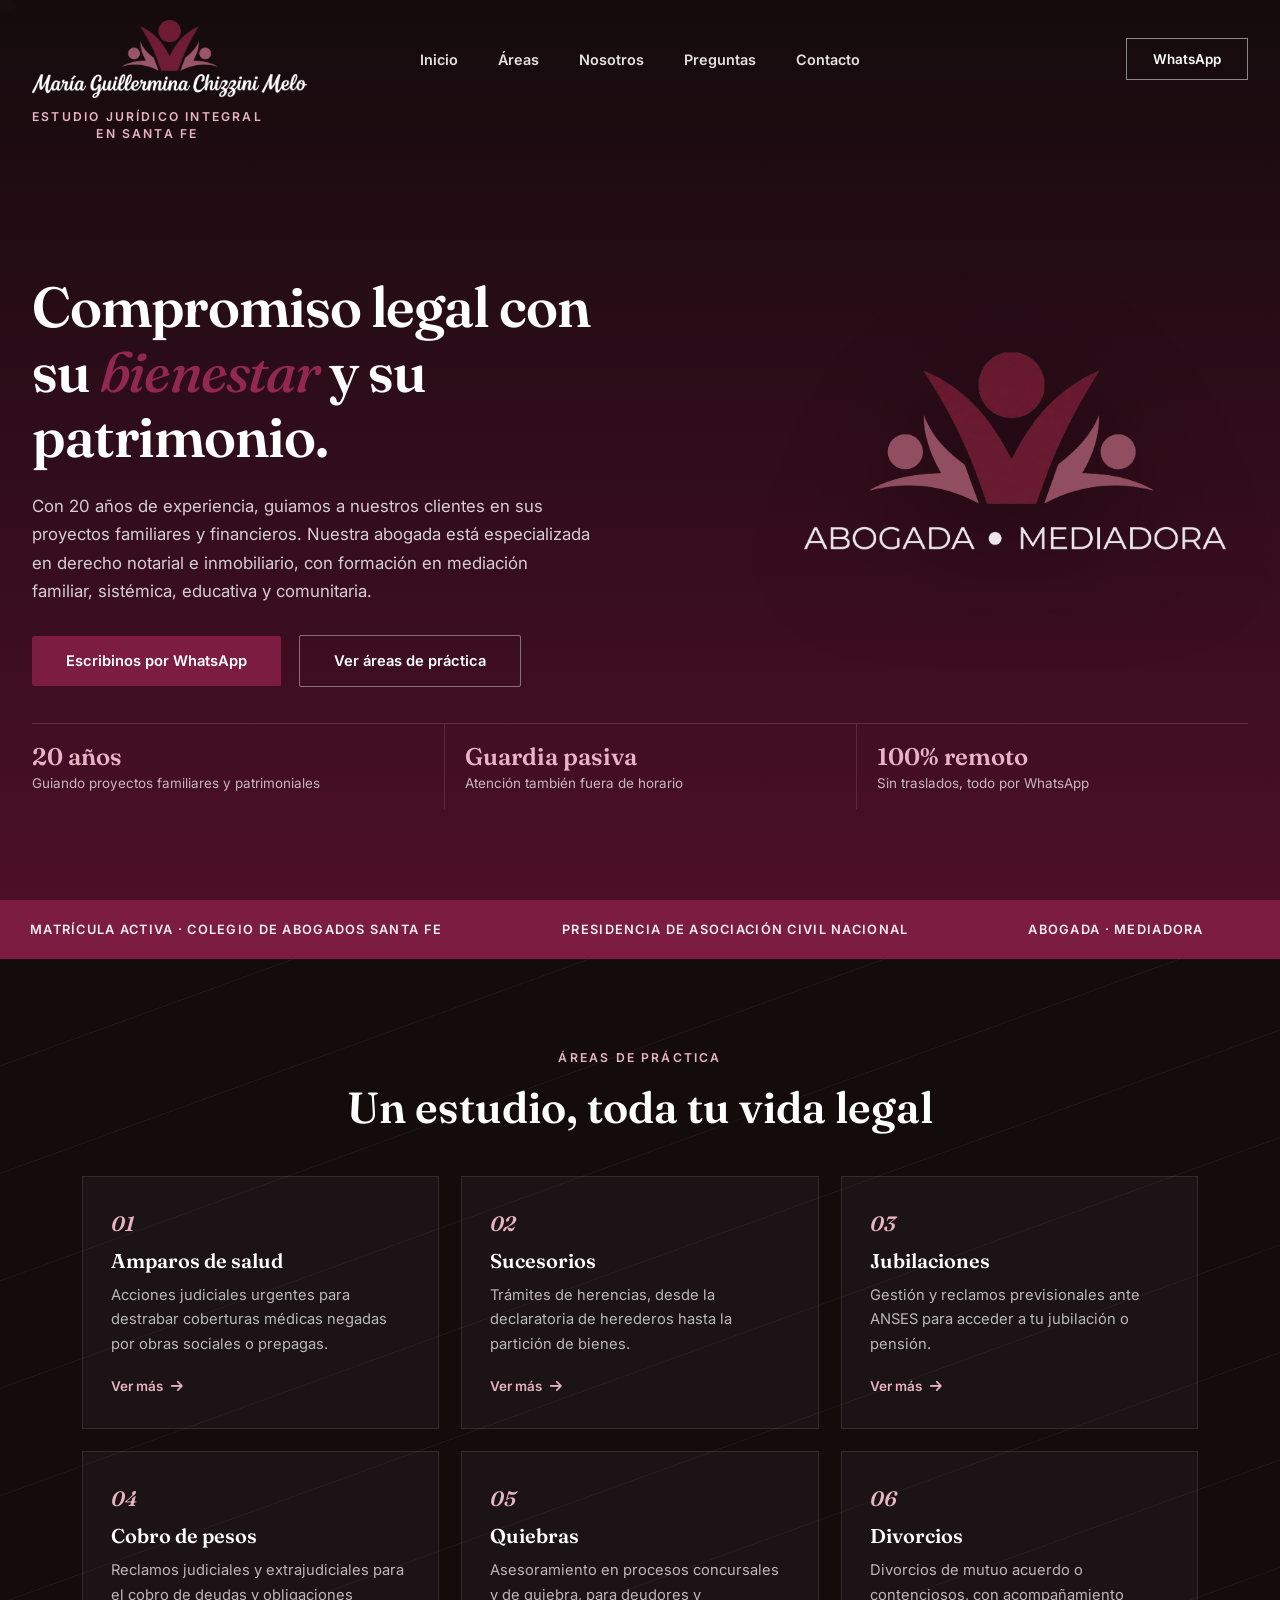
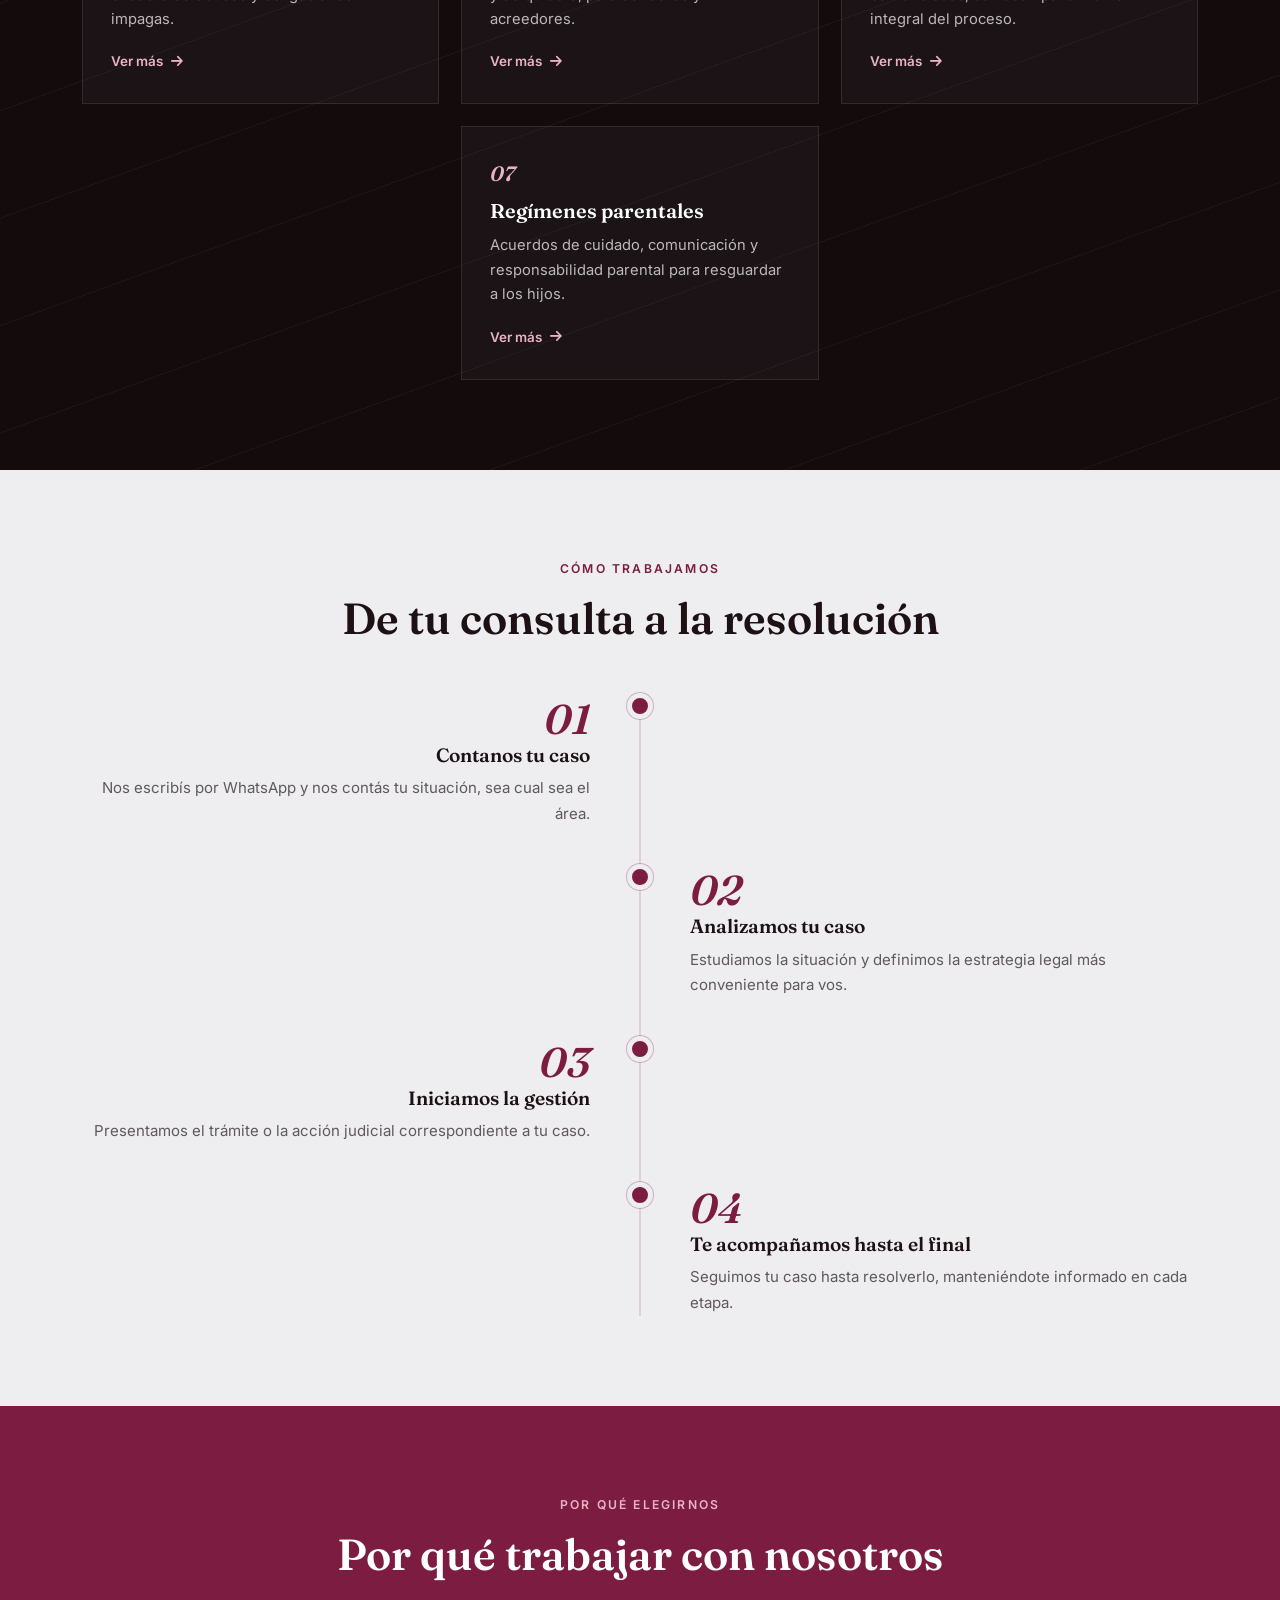
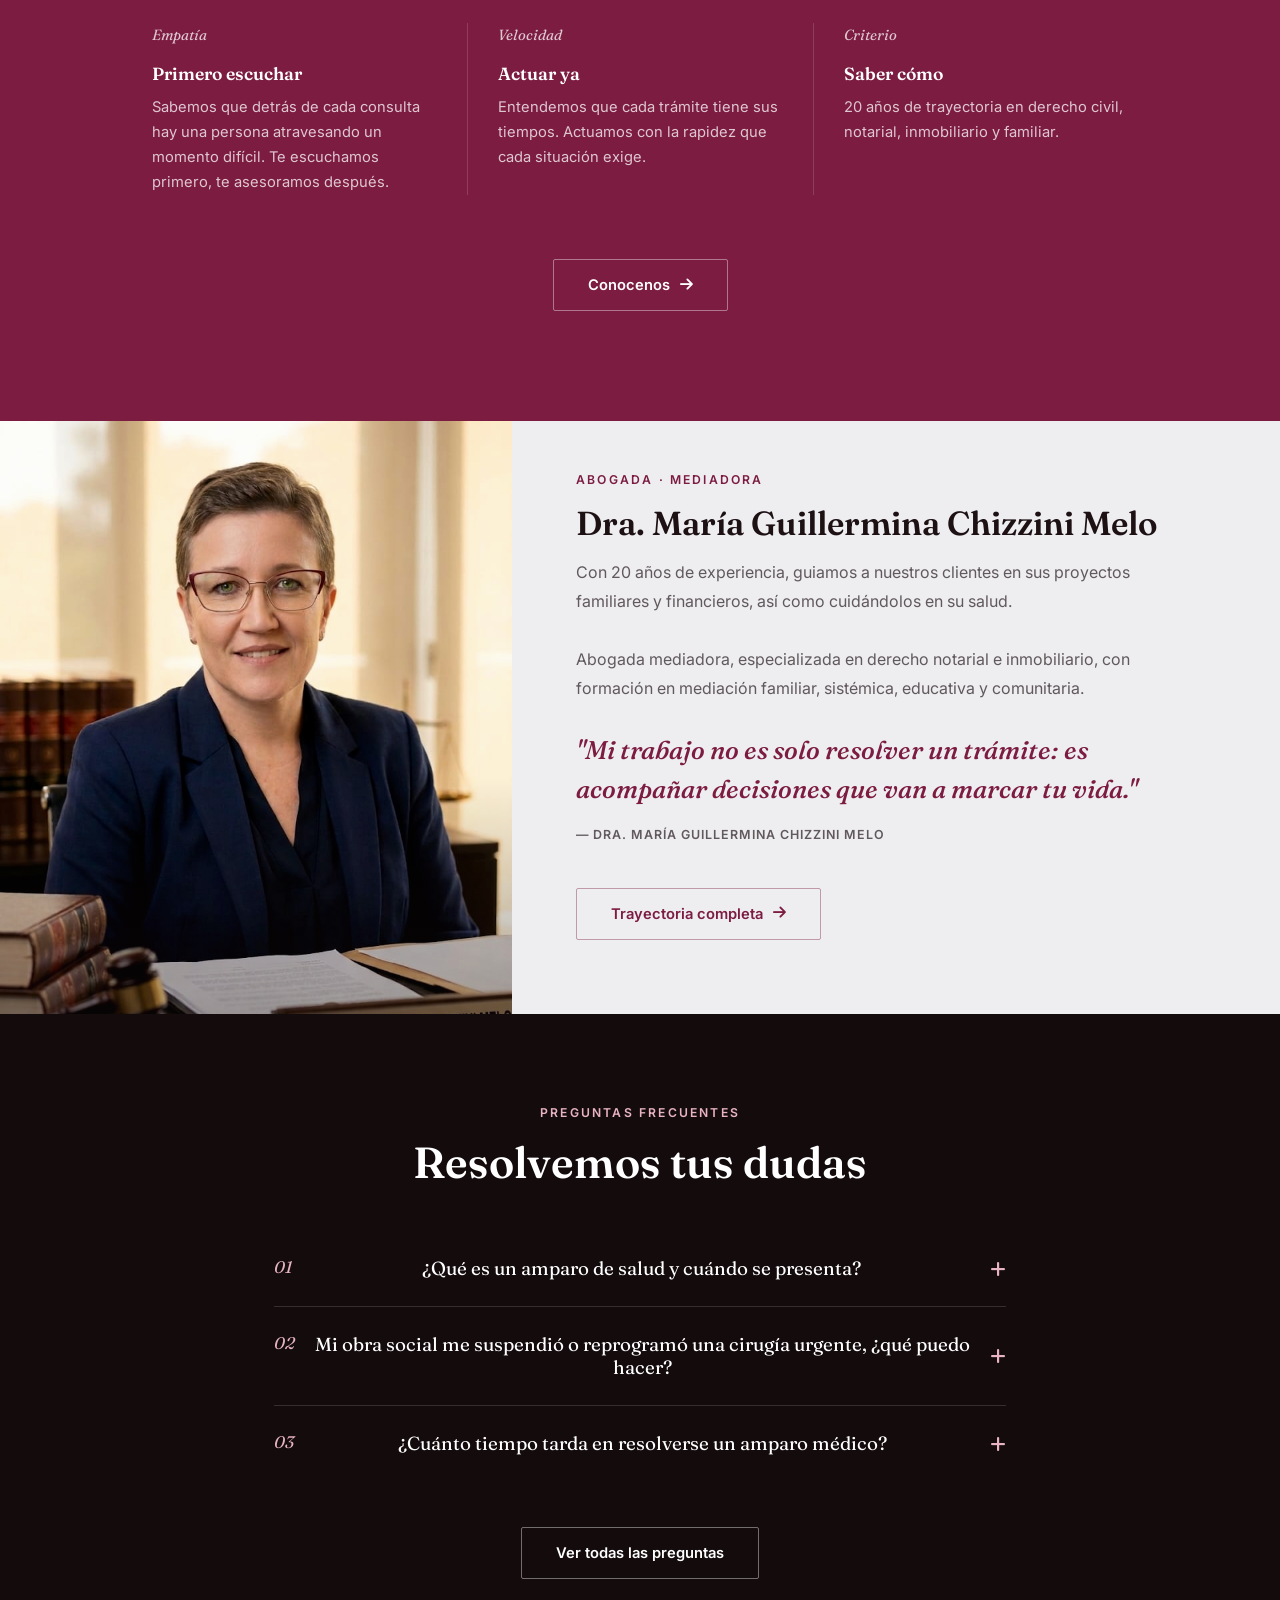
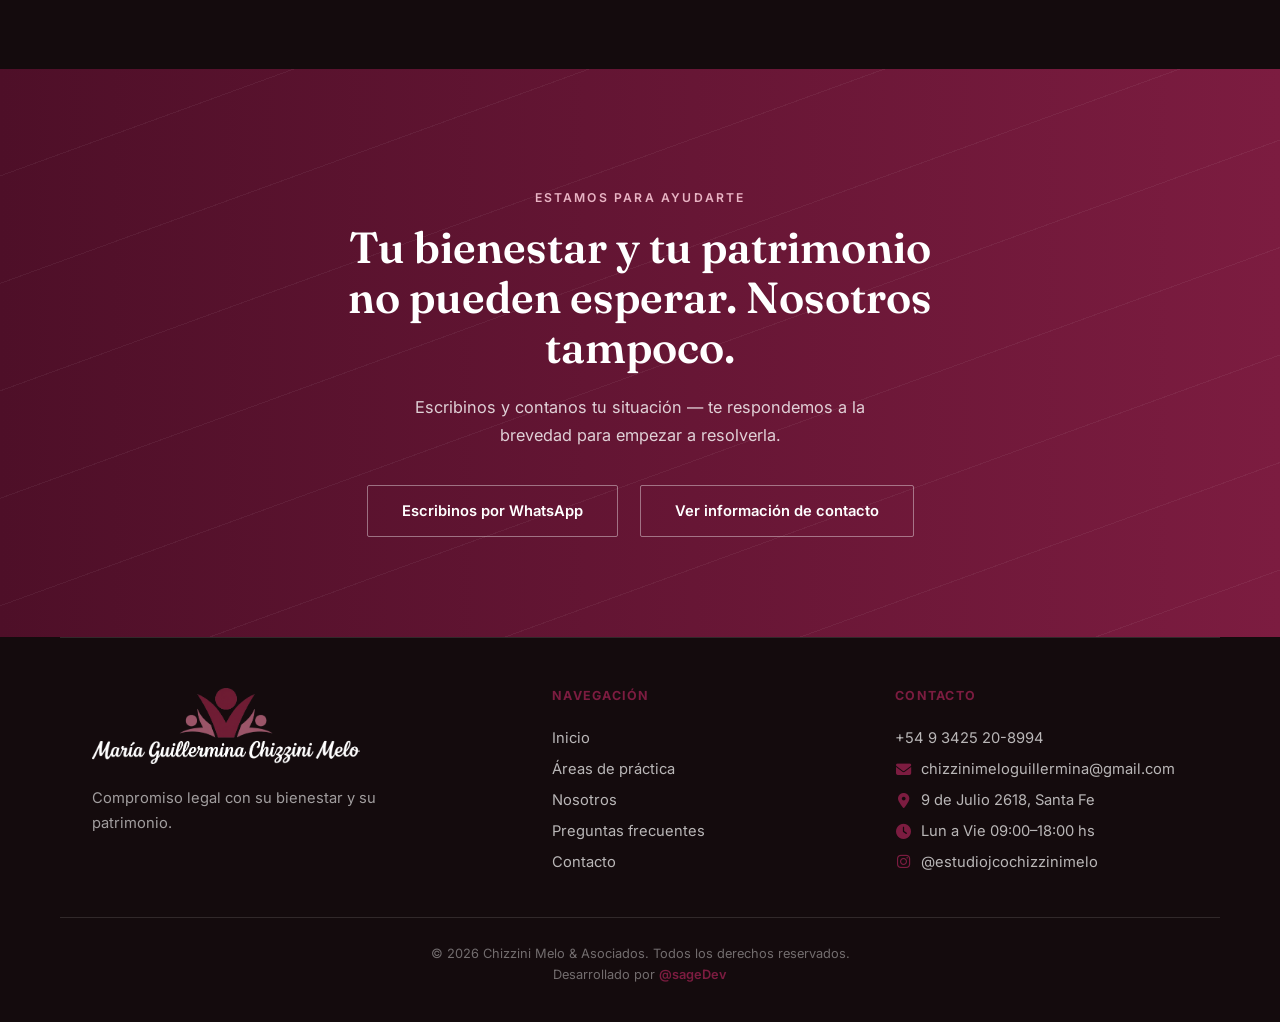
==== commit f49e453f: "ajustes finales? 5" ====
--- a/index.html
+++ b/index.html
@@ -3,10 +3,10 @@
 <head>
 <meta charset="UTF-8" />
 <meta name="viewport" content="width=device-width, initial-scale=1.0" />
-<title>Chizzini Melo & Asociados — Estudio Jurídico en Santa Fe</title>
+<title>Chizzini Melo & Asociados — Estudio Jurídico Integral en Santa Fe</title>
 <meta name="description" content="Estudio Jurídico María Guillermina Chizzini Melo & Asociados. Amparos de salud, sucesorios, jubilaciones, divorcios y regímenes parentales en Santa Fe. Compromiso legal con su bienestar y su patrimonio." />
 <link rel="icon" type="image/png" href="favicon.png" />
-<meta property="og:title" content="Chizzini Melo & Asociados — Estudio Jurídico en Santa Fe" />
+<meta property="og:title" content="Chizzini Melo & Asociados — Estudio Jurídico Integral en Santa Fe" />
 <meta property="og:description" content="Compromiso legal con su bienestar y su patrimonio." />
 <meta property="og:image" content="og.png" />
 <link rel="preconnect" href="https://fonts.googleapis.com">
@@ -56,10 +56,15 @@
 <section class="hero" id="top">
   <div class="hero-bg"><img src="https://images.pexels.com/photos/13839590/pexels-photo-13839590.jpeg?cs=srgb&fm=jpg" alt="Tribunales" /></div>
   <div class="hero-tint"></div>
+  <div class="hero-eyebrow-fixed">
+    <div class="hero-eyebrow-inner">
+      <p class="eyebrow eyebrow-light reveal">Estudio jurídico integral<br>en Santa Fe</p>
+    </div>
+  </div>
+  <div class="hero-center-wrap">
   <div class="hero-inner">
     <div class="hero-grid">
       <div class="hero-text">
-        <p class="eyebrow eyebrow-light reveal">Estudio jurídico integral en Santa Fe</p>
         <h1 class="reveal">Compromiso legal con su <em>bienestar</em> y su patrimonio.</h1>
         <p class="hero-sub reveal">Con 20 años de experiencia, guiamos a nuestros clientes en sus proyectos familiares y financieros. <span class="hero-sub-extra">Nuestra abogada está especializada en derecho notarial e inmobiliario, con formación en mediación familiar, sistémica, educativa y comunitaria.</span></p>
         <div class="hero-ctas reveal">
@@ -85,6 +90,7 @@
         <span class="hero-ticker-label">Sin traslados, todo por WhatsApp</span>
       </div>
     </div>
+  </div>
   </div>
 </section>
 
--- a/styles.css
+++ b/styles.css
@@ -25,7 +25,7 @@
 button { font-family: inherit; cursor: pointer; }
 section { position: relative; z-index: 1; padding: 90px 0; }
 
-.eyebrow { font-family: 'Inter', sans-serif; text-transform: uppercase; letter-spacing: .18em; font-size: .76rem; font-weight: 600; color: var(--vino); margin-bottom: 1rem; }
+.eyebrow { font-family: 'Inter', sans-serif; text-transform: uppercase; letter-spacing: .18em; font-size: .76rem; font-weight: 600; line-height: 1.4; color: var(--vino); margin-bottom: 1rem; }
 .eyebrow-light { color: var(--rose); }
 
 .sec-head { max-width: 680px; margin: 0 auto 44px; text-align: center; padding: 0 24px; }
@@ -60,7 +60,7 @@
   transform: translateX(100%); transition: transform .4s cubic-bezier(.2,.8,.2,1);
 }
 #mnav.open { transform: translateX(0); }
-.mnav-badge { height: 104px; width: auto; margin-bottom: 16px; }
+.mnav-badge { height: 65px; width: auto; margin-bottom: 16px; }
 #mnav a { font-family: 'Fraunces', serif; font-size: 1.1rem; color: var(--ink); }
 #mnav a.mnav-cta { margin-top: 10px; background: var(--vino); color: #fff; padding: 10px 24px; font-family: 'Inter'; font-size: 1.1rem; font-weight: 600; }
 .mnav-divider { width: 34px; height: 1px; background: var(--line-strong); margin-bottom: 5px; }
@@ -80,7 +80,7 @@
 }
 header.scrolled::before { opacity: 1; }
 .h-inner { max-width: 1280px; margin: 0 auto; padding: 0 32px; height: 118px; display: grid; grid-template-columns: 1fr auto 1fr; align-items: center; }
-.h-logo { justify-self: start; position: relative; display: block; height: 78px; width: 197px; }
+.h-logo { justify-self: start; position: relative; display: block; height: 78px; width: 275px; }
 .h-logo img { position: absolute; top: 0; left: 0; height: 78px; width: auto; transition: opacity .3s ease; }
 .h-logo .logo-light { opacity: 1; }
 .h-logo .logo-dark { opacity: 0; }
@@ -103,9 +103,10 @@
 /* ═══ HERO — foto oscura + logo grande, layout izquierda/derecha ═══ */
 .hero {
   position: relative; overflow: hidden; height: 100vh; height: 100svh;
-  display: flex; flex-direction: column; justify-content: center;
-  padding: 118px 0 0; background: var(--panel);
-}
+  display: flex; flex-direction: column;
+  padding: 98px 0 0; background: var(--panel);
+}
+.hero-center-wrap { flex: 1; min-height: 0; display: flex; flex-direction: column; justify-content: center; }
 .hero-bg { position: absolute; inset: 0; z-index: 0; }
 .hero-bg img {
   width: 100%; height: 100%; object-fit: cover; object-position: center 35%;
@@ -116,9 +117,12 @@
   background:
     linear-gradient(180deg, rgba(20,11,13,.95) 0%, rgba(78,15,40,.95) 100%);
 }
-.hero-inner { position: relative; z-index: 2; max-width: 1320px; margin: 0 auto; padding: 0 clamp(24px, 5vw, 70px); width: 100%; }
+.hero-inner { position: relative; z-index: 2; max-width: 1280px; margin: 0 auto; padding: 0 32px; width: 100%; }
 .hero-grid { display: grid; grid-template-columns: 1.8fr .7fr; align-items: center; gap: 40px; }
-.hero-inner .eyebrow { color: var(--rose); }
+.hero-eyebrow-fixed { position: relative; z-index: 2; width: 100%; }
+.hero-eyebrow-inner { max-width: 1280px; margin: 0 auto; padding: 10px 32px 0; }
+.hero-eyebrow-fixed .eyebrow, .hero-inner .eyebrow { color: var(--rose); }
+.hero-eyebrow-fixed .eyebrow { margin-bottom: 2.6rem; display: inline-block; text-align: center; }
 .hero-inner h1 {
   font-size: clamp(2.2rem, 4.4vw, 3.8rem); color: #fff; letter-spacing: -.02em; line-height: 1.15;
   max-width: 620px; margin-bottom: 1.4rem;
@@ -325,7 +329,7 @@
 .close-phone i { color: var(--rose); }
 
 .footer-top { max-width: 1160px; margin: 0 auto; padding: 50px 32px 40px; display: grid; grid-template-columns: 1.4fr 1fr 1fr; gap: 50px; border-top: 1px solid rgba(255,255,255,.12); }
-.footer-brand img { height: 109px; margin-bottom: 22px; }
+.footer-brand img { height: 76px; margin-bottom: 22px; }
 .footer-tagline { color: rgba(255,255,255,.6); line-height: 1.7; font-size: .92rem; max-width: 320px; }
 .footer-col h5 { font-family: 'Inter'; text-transform: uppercase; letter-spacing: .1em; font-size: .78rem; color: var(--vino); margin-bottom: 20px; }
 .footer-col a, .footer-col p { display: flex; align-items: center; gap: 10px; color: rgba(255,255,255,.7); font-size: .92rem; line-height: 2.1; transition: color .25s ease; }
@@ -389,20 +393,22 @@
   .burger { display: flex; }
   #siteHeader { height: 122px; }
   .h-inner { height: 122px; grid-template-columns: 1fr; justify-items: center; }
-  .h-logo { justify-self: center; height: 101px; width: 254px; }
+  .h-logo { justify-self: center; height: 83px; width: 292px; }
   .h-logo .logo-light, .h-logo .logo-dark { display: none; }
-  .h-logo .logo-mobile { display: block; position: absolute; top: 0; left: 50%; transform: translateX(-50%); height: 101px; width: auto; transition: opacity .3s ease; }
+  .h-logo .logo-mobile { display: block; position: absolute; top: 0; left: 50%; transform: translateX(-50%); height: 83px; width: auto; transition: opacity .3s ease; }
   .h-logo .logo-mobile-light { opacity: 1; }
   .h-logo .logo-mobile-dark { opacity: 0; }
   header.scrolled .h-logo .logo-mobile-light { opacity: 0; }
   header.scrolled .h-logo .logo-mobile-dark { opacity: 1; }
 
-  .hero { height: 100vh; height: 100svh; padding: 122px 0 0; }
+  .hero { height: auto; min-height: 100vh; min-height: 100svh; padding: 99px 0 44px; }
   .hero-grid { grid-template-columns: 1fr; gap: 10px; }
   .hero-mark { display: none; }
   .hero-sub-extra { display: none; }
   .hero-inner { text-align: center; }
-  .hero-inner .eyebrow { margin-bottom: .7rem; font-size: .68rem; }
+  .hero-eyebrow-fixed { text-align: center; }
+  .hero-eyebrow-inner { padding-top: 8px; }
+  .hero-eyebrow-fixed .eyebrow { margin-bottom: 1.8rem; font-size: .68rem; }
   .hero-inner h1 { margin-left: auto; margin-right: auto; font-size: clamp(2.1rem, 8vw, 2.6rem); margin-bottom: .9rem; }
   .hero-sub { margin-left: auto; margin-right: auto; margin-bottom: 1.5rem; font-size: .95rem; }
   .hero-ctas { justify-content: center; gap: 14px; }
@@ -414,9 +420,9 @@
 }
 
 @media (max-width: 768px) and (max-height: 780px) {
-  .hero { padding-top: 122px; }
-  .h-logo { height: 85px !important; width: 215px !important; }
-  .h-logo .logo-mobile { height: 85px !important; }
+  .hero { padding-top: 91px; }
+  .h-logo { height: 69px !important; width: 244px !important; }
+  .h-logo .logo-mobile { height: 69px !important; }
   .hero-inner h1 { font-size: clamp(1.9rem, 7.4vw, 2.3rem); margin-bottom: .7rem; }
   .hero-sub { font-size: .88rem; margin-bottom: 1.1rem; }
   .hero-ctas .btn { padding: 13px 26px; }
